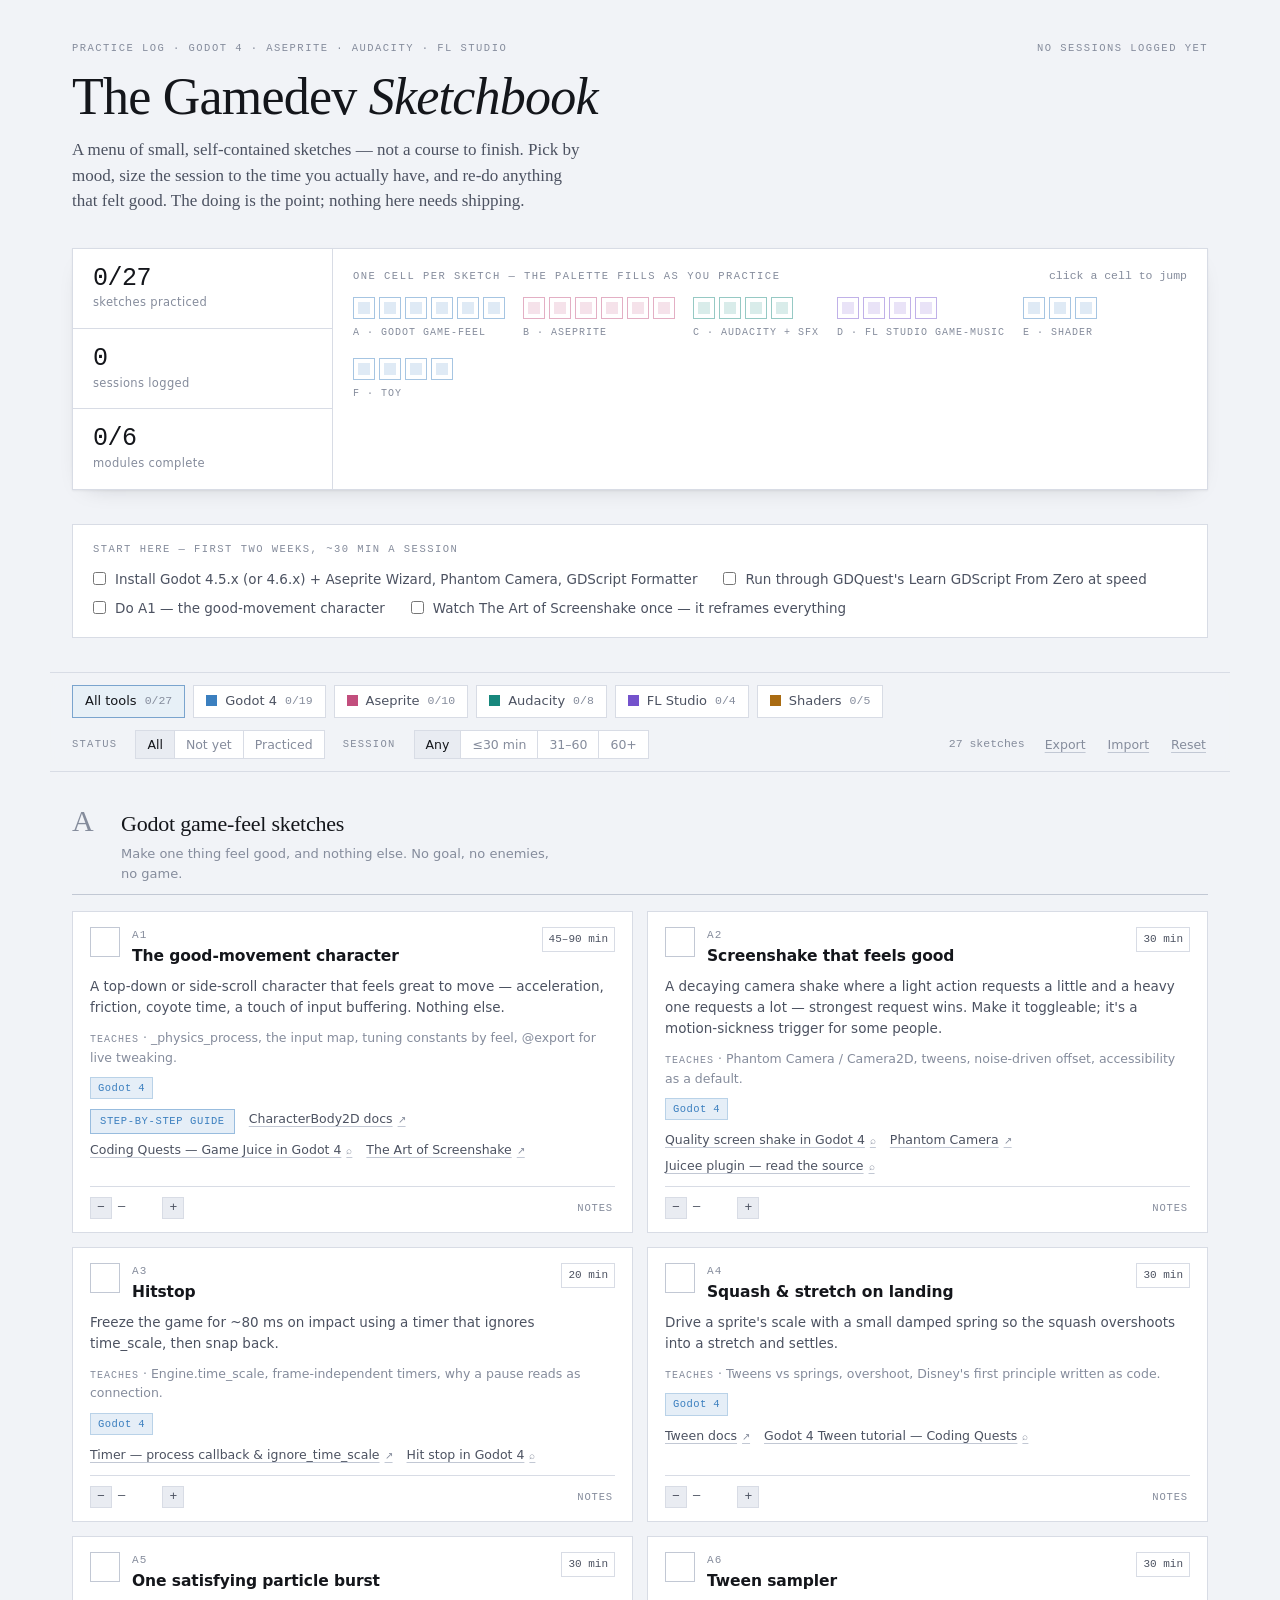
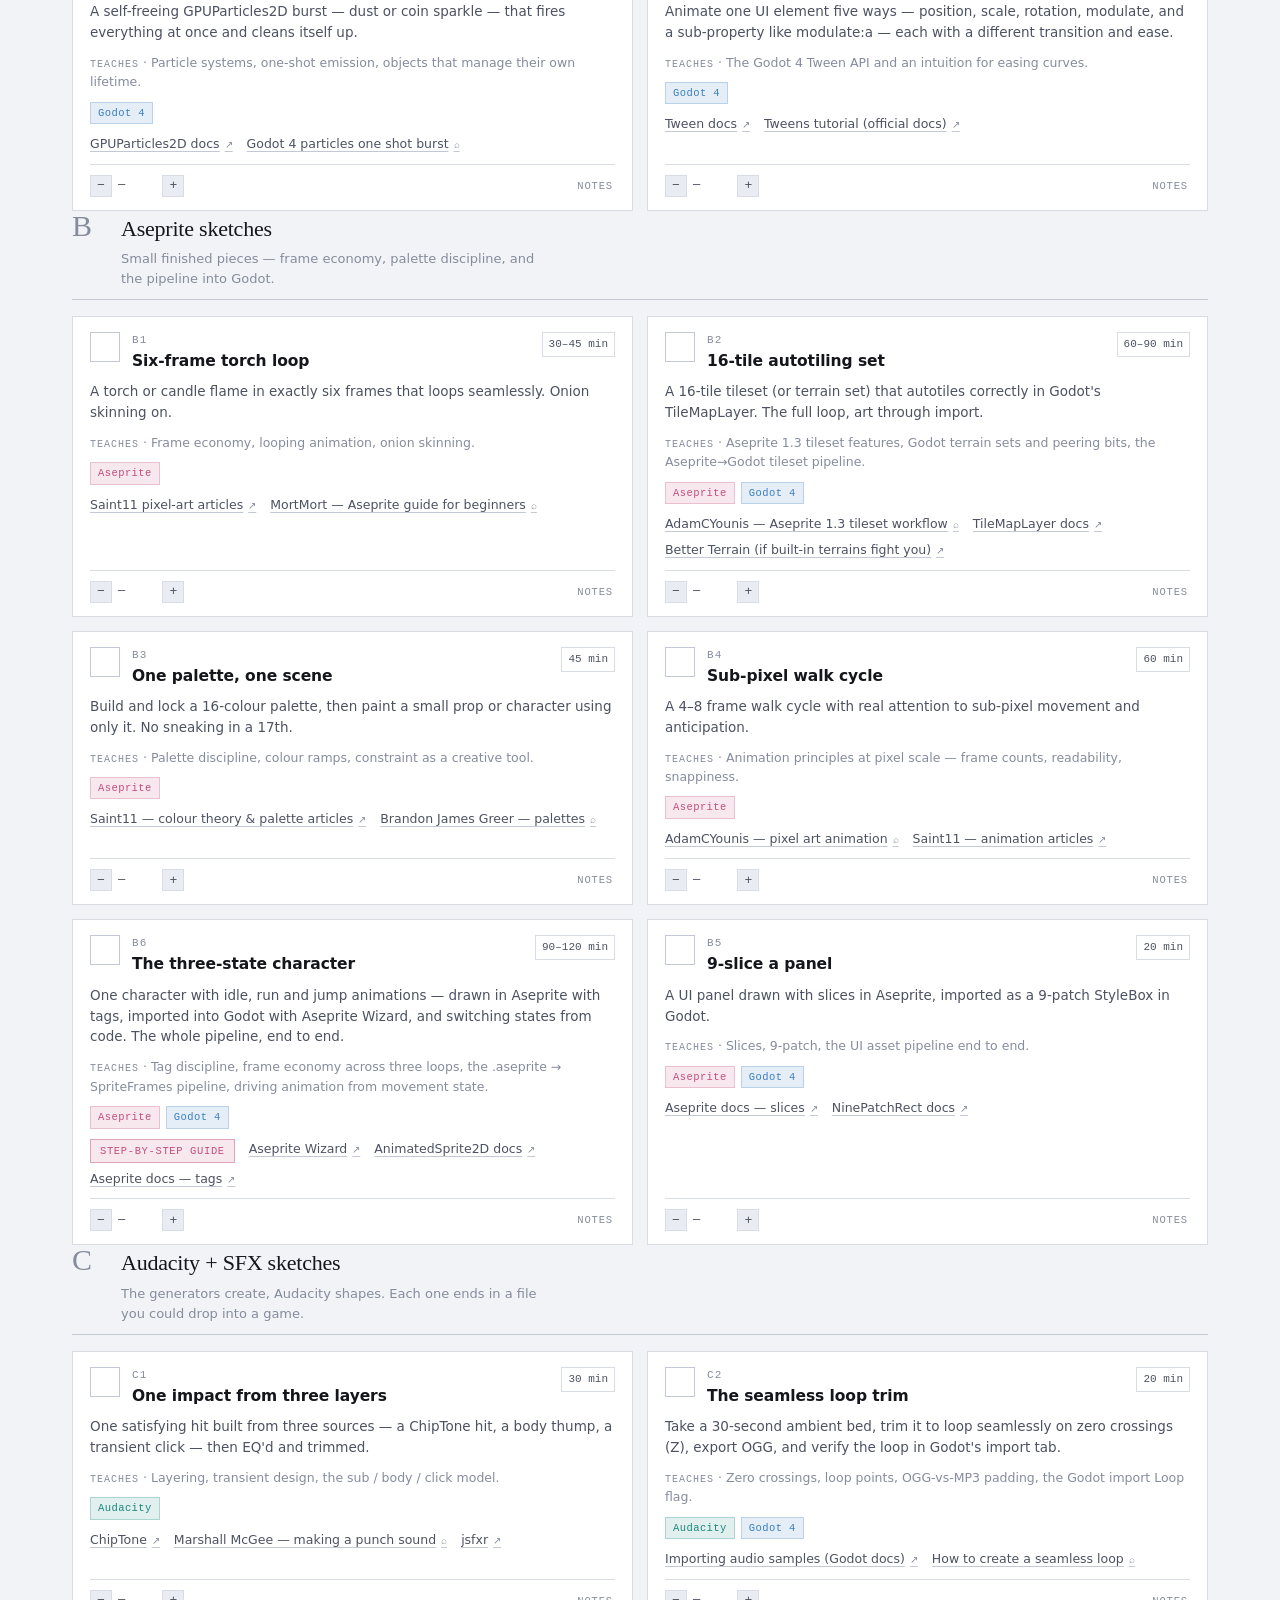
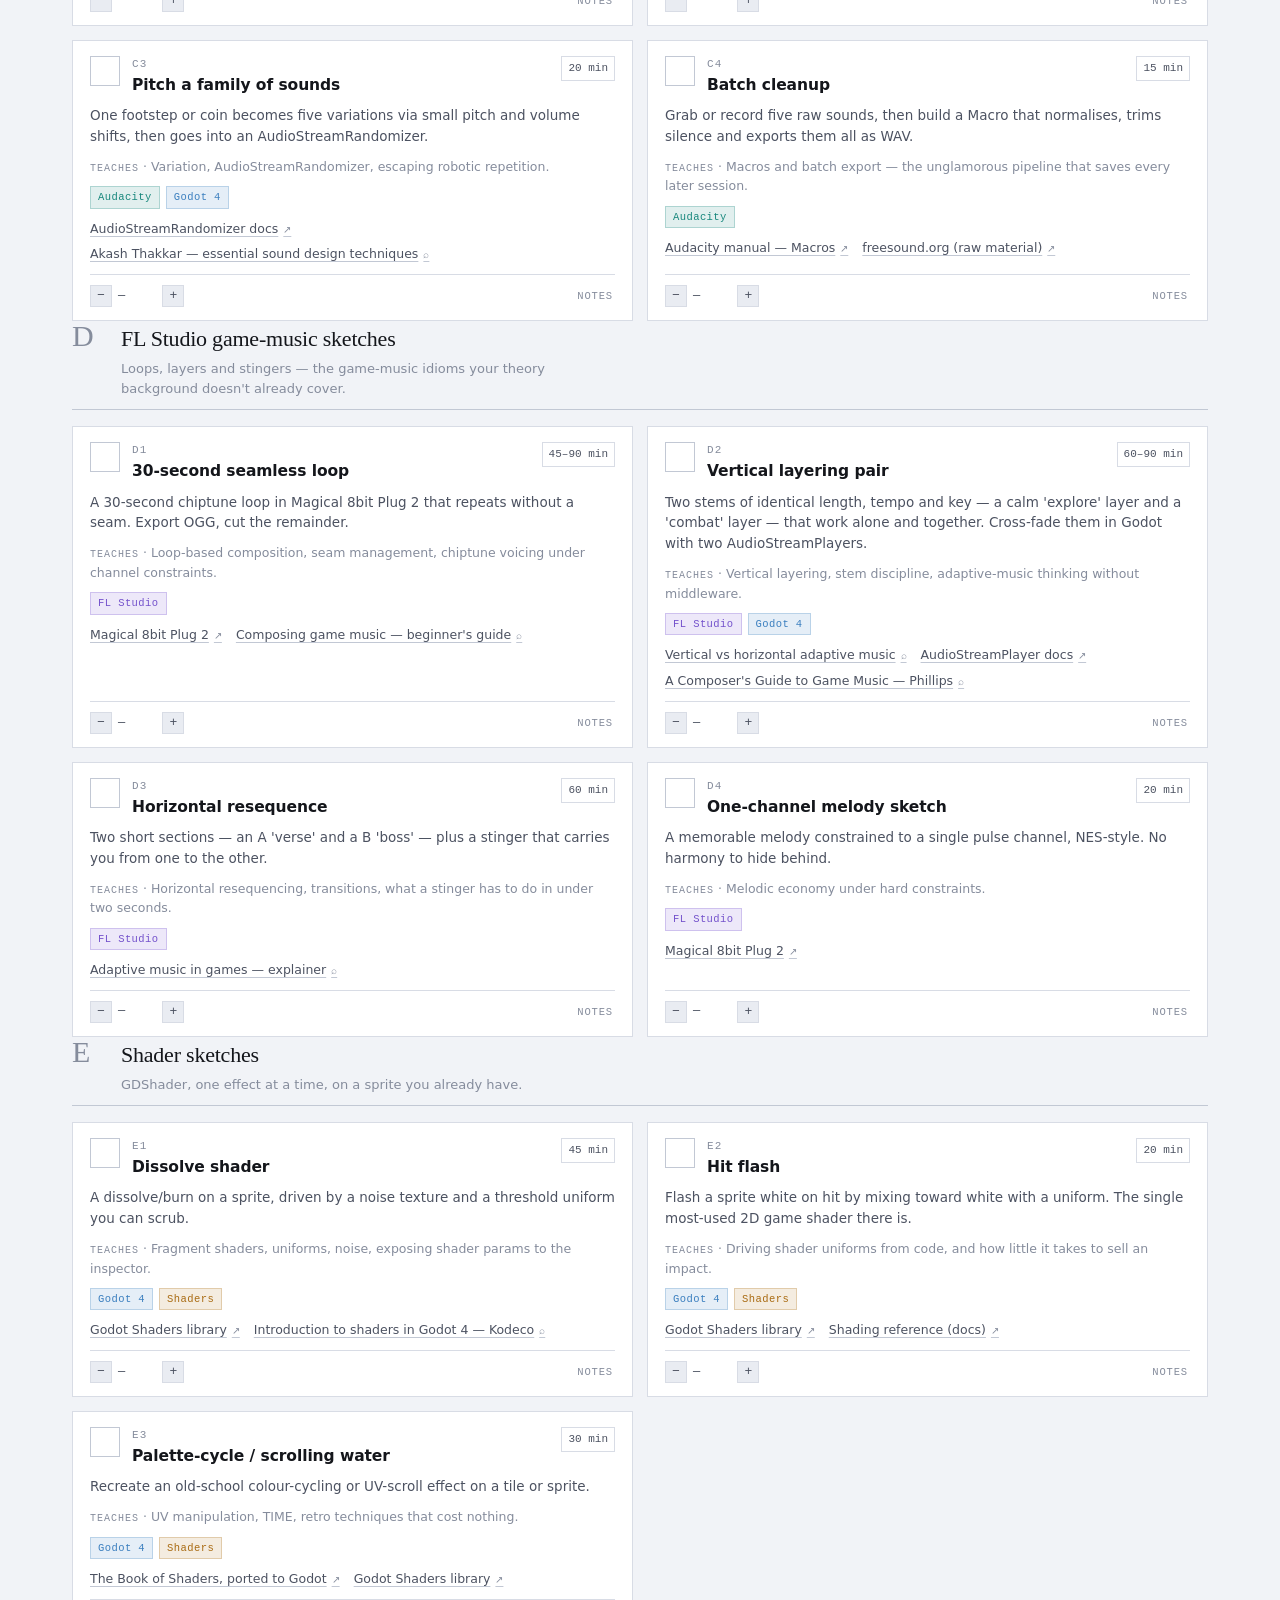
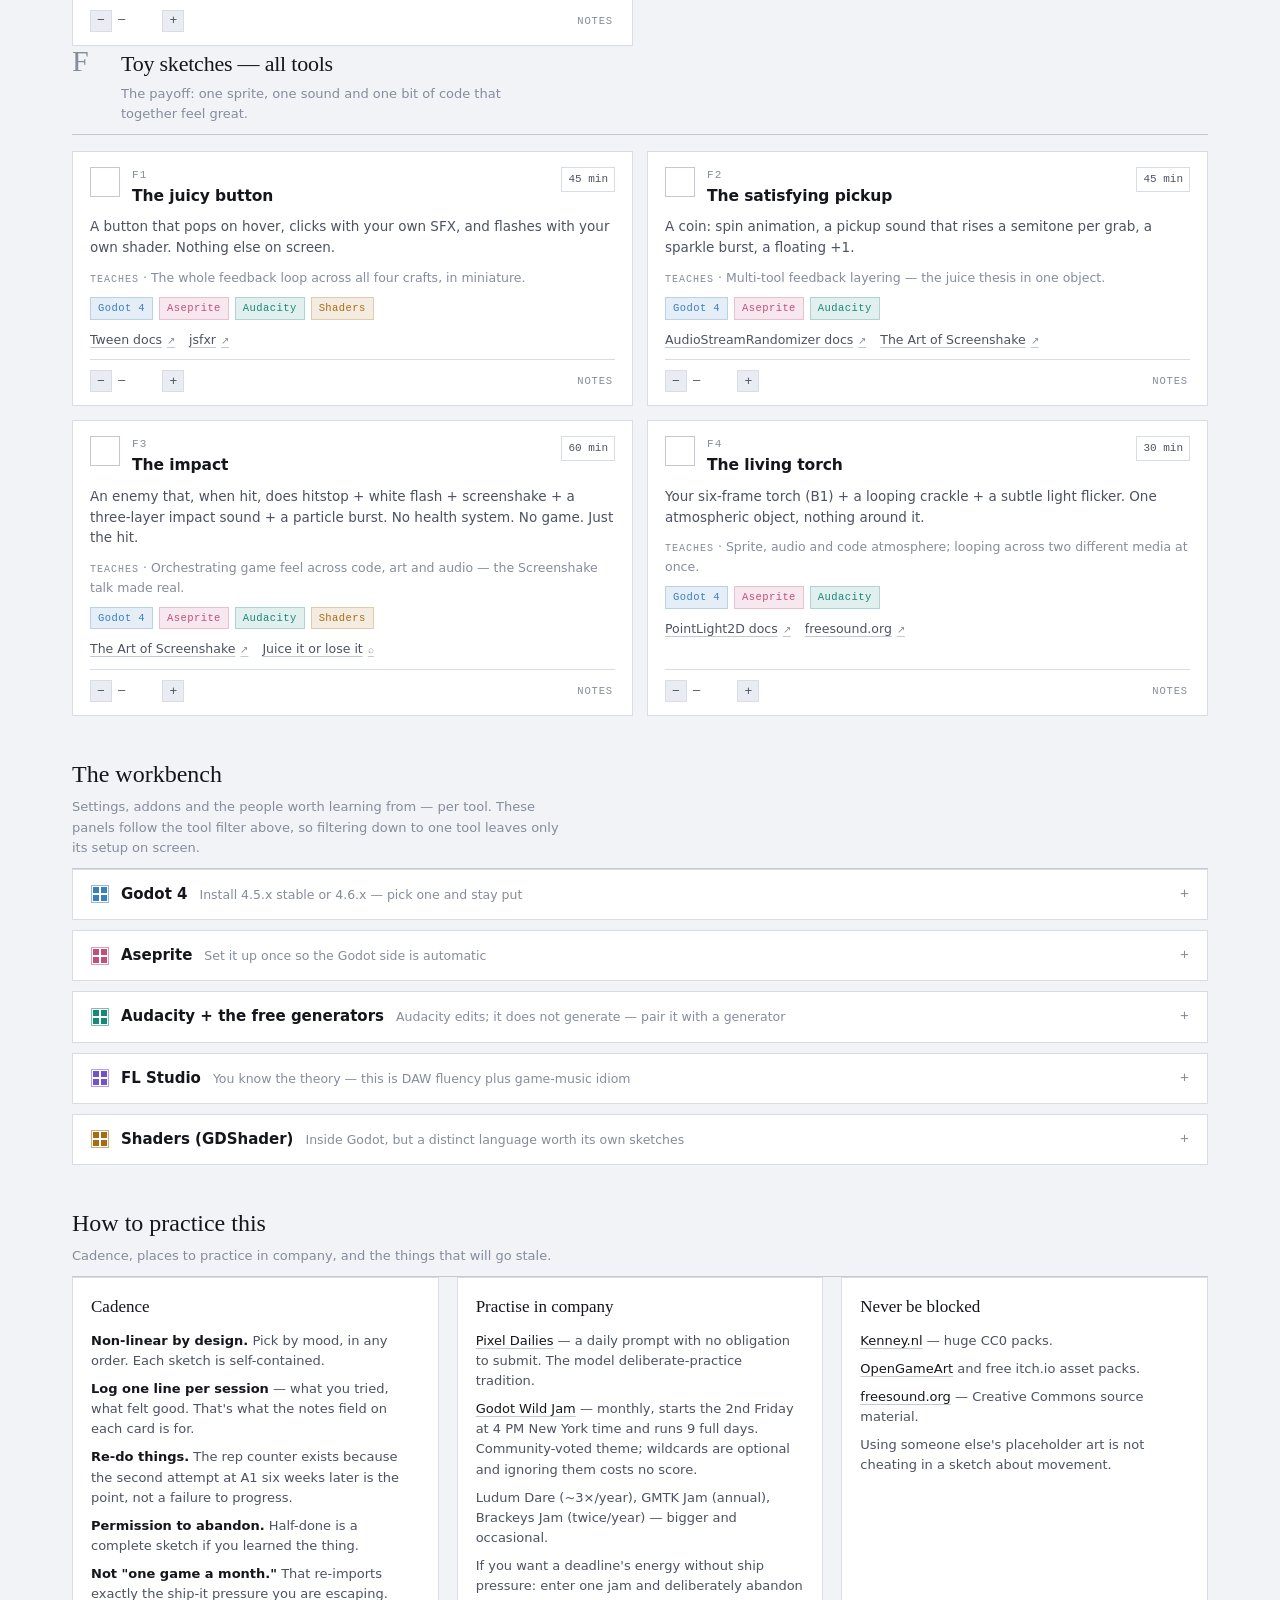
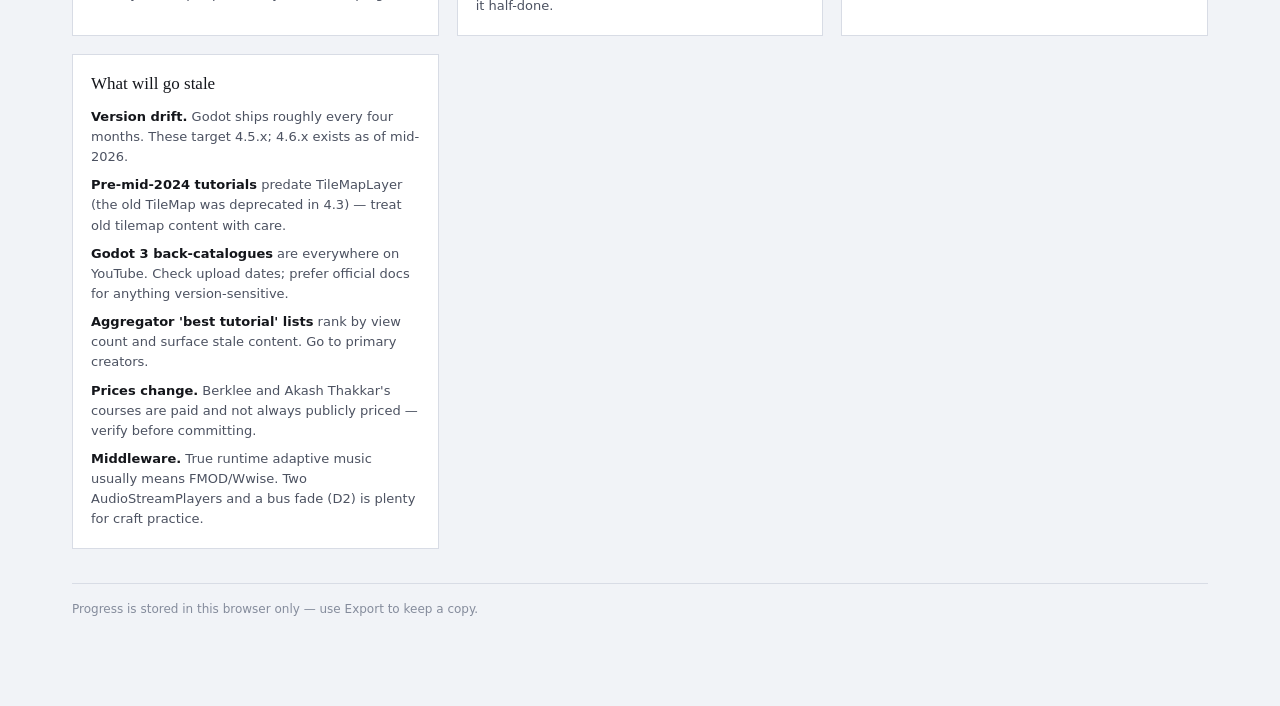
==== index.html @ a1283fb0 "Add transcript fetching to the skill, and the B6 guide Transcripts turned out to need a tool: YouTub" ====
<!DOCTYPE html>
<html lang="en">
<head>
<meta charset="utf-8" />
<meta name="viewport" content="width=device-width, initial-scale=1" />
<meta name="color-scheme" content="light dark" />
<meta name="description" content="A practice log for 26 small gamedev sketches across Godot 4, Aseprite, Audacity and FL Studio." />
<link rel="icon" href="data:image/svg+xml,%3Csvg xmlns='http://www.w3.org/2000/svg' viewBox='0 0 32 32'%3E%3Ctext y='26' font-size='26'%3E%F0%9F%8E%9B%EF%B8%8F%3C/text%3E%3C/svg%3E" />
<title>The Gamedev Sketchbook — Practice Log</title>

<style>
  /* ─────────────────────────────────────────────────────────────
     Tokens. Neutrals carry a slight blue bias; the five tool hues
     are the only accents on the page — progress fills the palette.
     ───────────────────────────────────────────────────────────── */
  :root {
    --ground:      #F1F3F7;
    --panel:       #FFFFFF;
    --panel-2:     #E9ECF2;
    --ink:         #14161B;
    --ink-2:       #4C5261;
    --ink-3:       #858C9C;
    --rule:        #D8DCE5;
    --rule-strong: #C2C8D4;
    --focus:       #3B7FBF;
    --shadow:      0 1px 2px rgba(20, 22, 27, .06), 0 8px 24px -16px rgba(20, 22, 27, .28);

    --c-godot:    #3B7FBF;
    --c-aseprite: #C24E7D;
    --c-audacity: #17877C;
    --c-fl:       #7452CC;
    --c-shader:   #A96B12;

    --serif: "Iowan Old Style", "Charter", "Palatino Linotype", Palatino, Georgia, serif;
    --sans:  "Avenir Next", "Segoe UI", system-ui, -apple-system, sans-serif;
    --mono:  ui-monospace, "SF Mono", SFMono-Regular, Menlo, Consolas, monospace;

    --maxw: 1180px;
  }

  @media (prefers-color-scheme: dark) {
    :root {
      --ground:      #0E1116;
      --panel:       #161A21;
      --panel-2:     #1E232C;
      --ink:         #E7EAF0;
      --ink-2:       #A3AAB9;
      --ink-3:       #6D7587;
      --rule:        #262C36;
      --rule-strong: #39414F;
      --focus:       #79B4EA;
      --shadow:      0 1px 2px rgba(0, 0, 0, .4), 0 10px 30px -18px rgba(0, 0, 0, .9);

      --c-godot:    #6FB0E8;
      --c-aseprite: #E886B4;
      --c-audacity: #45C4B6;
      --c-fl:       #A98CF0;
      --c-shader:   #E0A44E;
    }
  }

  :root[data-theme="dark"] {
    --ground:      #0E1116;
    --panel:       #161A21;
    --panel-2:     #1E232C;
    --ink:         #E7EAF0;
    --ink-2:       #A3AAB9;
    --ink-3:       #6D7587;
    --rule:        #262C36;
    --rule-strong: #39414F;
    --focus:       #79B4EA;
    --shadow:      0 1px 2px rgba(0, 0, 0, .4), 0 10px 30px -18px rgba(0, 0, 0, .9);
    --c-godot:    #6FB0E8;
    --c-aseprite: #E886B4;
    --c-audacity: #45C4B6;
    --c-fl:       #A98CF0;
    --c-shader:   #E0A44E;
  }

  :root[data-theme="light"] {
    --ground:      #F1F3F7;
    --panel:       #FFFFFF;
    --panel-2:     #E9ECF2;
    --ink:         #14161B;
    --ink-2:       #4C5261;
    --ink-3:       #858C9C;
    --rule:        #D8DCE5;
    --rule-strong: #C2C8D4;
    --focus:       #3B7FBF;
    --shadow:      0 1px 2px rgba(20, 22, 27, .06), 0 8px 24px -16px rgba(20, 22, 27, .28);
    --c-godot:    #3B7FBF;
    --c-aseprite: #C24E7D;
    --c-audacity: #17877C;
    --c-fl:       #7452CC;
    --c-shader:   #A96B12;
  }

  * { box-sizing: border-box; }

  body {
    margin: 0;
    background: var(--ground);
    color: var(--ink);
    font-family: var(--sans);
    font-size: 15px;
    line-height: 1.55;
    -webkit-font-smoothing: antialiased;
  }

  .page {
    max-width: var(--maxw);
    margin: 0 auto;
    padding: 40px 22px 96px;
    display: flex;
    flex-direction: column;
    gap: 34px;
  }

  h1, h2, h3 { margin: 0; text-wrap: balance; font-weight: 600; }
  p { margin: 0; }
  a { color: inherit; }

  :focus-visible {
    outline: 2px solid var(--focus);
    outline-offset: 2px;
    border-radius: 1px;
  }

  .eyebrow {
    font-family: var(--mono);
    font-size: 10.5px;
    letter-spacing: .14em;
    text-transform: uppercase;
    color: var(--ink-3);
  }

  /* ── Masthead ─────────────────────────────────────────────── */
  .masthead { display: flex; flex-direction: column; gap: 14px; }

  .masthead h1 {
    font-family: var(--serif);
    font-size: clamp(34px, 5.2vw, 52px);
    line-height: 1.02;
    letter-spacing: -.015em;
    font-weight: 400;
  }
  .masthead h1 em { font-style: italic; }

  .standfirst {
    font-family: var(--serif);
    font-size: 17px;
    line-height: 1.5;
    color: var(--ink-2);
    max-width: 60ch;
  }

  .mast-top { display: flex; justify-content: space-between; align-items: baseline; gap: 16px; flex-wrap: wrap; }

  /* ── Ledger ───────────────────────────────────────────────── */
  .ledger {
    background: var(--panel);
    border: 1px solid var(--rule);
    box-shadow: var(--shadow);
    display: grid;
    grid-template-columns: minmax(0, 260px) 1fr;
  }
  @media (max-width: 820px) { .ledger { grid-template-columns: 1fr; } }

  .stats {
    display: flex;
    flex-direction: column;
    border-right: 1px solid var(--rule);
  }
  @media (max-width: 820px) {
    .stats { flex-direction: row; border-right: 0; border-bottom: 1px solid var(--rule); }
  }

  .stat { padding: 16px 20px; display: flex; flex-direction: column; gap: 2px; flex: 1; }
  .stat + .stat { border-top: 1px solid var(--rule); }
  @media (max-width: 820px) { .stat + .stat { border-top: 0; border-left: 1px solid var(--rule); } }

  .stat b {
    font-family: var(--mono);
    font-size: 25px;
    font-weight: 500;
    letter-spacing: -.02em;
    font-variant-numeric: tabular-nums;
    line-height: 1.1;
  }
  .stat span { font-size: 11.5px; color: var(--ink-3); letter-spacing: .03em; }

  .palette { padding: 18px 20px 16px; display: flex; flex-direction: column; gap: 12px; }
  .palette-head { display: flex; justify-content: space-between; align-items: center; gap: 12px; flex-wrap: wrap; }

  .grid-modules { display: flex; gap: 18px; flex-wrap: wrap; }
  .grid-module { display: flex; flex-direction: column; gap: 6px; }
  .grid-cells { display: flex; gap: 4px; }
  .grid-module-label {
    font-family: var(--mono);
    font-size: 10px;
    letter-spacing: .1em;
    color: var(--ink-3);
    text-transform: uppercase;
  }

  .cell {
    width: 22px; height: 22px;
    padding: 0;
    border: 1px solid;
    background: transparent;
    cursor: pointer;
    position: relative;
    transition: background-color .18s ease, transform .12s ease;
  }
  .cell:hover { transform: translateY(-2px); }
  .cell[data-done="1"] { background: var(--cell); border-color: var(--cell); }
  .cell[data-done="0"] { border-color: color-mix(in srgb, var(--cell) 45%, transparent); }
  .cell[data-done="0"]::after {
    content: ""; position: absolute; inset: 4px;
    background: color-mix(in srgb, var(--cell) 16%, transparent);
  }

  /* ── Start here ───────────────────────────────────────────── */
  .starthere {
    background: var(--panel);
    border: 1px solid var(--rule);
    padding: 16px 20px 18px;
    display: flex; flex-direction: column; gap: 12px;
  }
  .starthere-list { display: flex; flex-wrap: wrap; gap: 8px 26px; }
  .step {
    display: flex; align-items: flex-start; gap: 9px;
    font-size: 13.5px; color: var(--ink-2);
    cursor: pointer;
  }
  .step input { margin: 3px 0 0; accent-color: var(--focus); }
  .step[data-checked="1"] { color: var(--ink-3); text-decoration: line-through; text-decoration-color: var(--rule-strong); }

  /* ── Controls ─────────────────────────────────────────────── */
  .controls {
    position: sticky; top: 0; z-index: 20;
    margin: 0 -22px;
    background: color-mix(in srgb, var(--ground) 90%, transparent);
    backdrop-filter: blur(10px);
    border-top: 1px solid var(--rule);
    border-bottom: 1px solid var(--rule);
    padding: 12px 22px;
    display: flex; flex-direction: column; gap: 12px;
  }
  .chips { display: flex; gap: 8px; flex-wrap: wrap; }

  .chip {
    position: relative;
    display: flex; align-items: center; gap: 8px;
    padding: 7px 12px 9px;
    background: var(--panel);
    border: 1px solid var(--rule);
    color: var(--ink-2);
    font-family: var(--sans);
    font-size: 13px;
    cursor: pointer;
    overflow: hidden;
    transition: border-color .15s ease, color .15s ease, background-color .15s ease;
  }
  .chip:hover { border-color: var(--rule-strong); color: var(--ink); }
  .chip[aria-pressed="true"] {
    color: var(--ink);
    border-color: color-mix(in srgb, var(--tint) 60%, var(--rule));
    background: color-mix(in srgb, var(--tint) 12%, var(--panel));
  }
  .chip .sw { width: 11px; height: 11px; background: var(--tint); flex: none; }
  .chip .ct {
    font-family: var(--mono); font-size: 11.5px;
    font-variant-numeric: tabular-nums; color: var(--ink-3);
  }
  .chip .meter {
    position: absolute; left: 0; bottom: 0; height: 3px;
    background: var(--tint);
    transition: width .3s ease;
  }
  .chip.plain .sw { display: none; }

  .controls-row { display: flex; gap: 10px 18px; align-items: center; flex-wrap: wrap; }
  .seg { display: flex; border: 1px solid var(--rule); background: var(--panel); }
  .seg button {
    padding: 6px 11px;
    background: transparent; border: 0;
    font-family: var(--sans); font-size: 12.5px; color: var(--ink-3);
    cursor: pointer;
  }
  .seg button + button { border-left: 1px solid var(--rule); }
  .seg button[aria-pressed="true"] { background: var(--panel-2); color: var(--ink); }
  .field-label { font-family: var(--mono); font-size: 10.5px; letter-spacing: .12em; text-transform: uppercase; color: var(--ink-3); }
  .spacer { flex: 1 1 auto; }

  .linkbtn {
    background: none; border: 0; padding: 4px 2px;
    font-family: var(--sans); font-size: 12.5px; color: var(--ink-3);
    cursor: pointer; text-decoration: underline; text-underline-offset: 3px;
    text-decoration-color: var(--rule-strong);
  }
  .linkbtn:hover { color: var(--ink); }

  .count-note { font-family: var(--mono); font-size: 11.5px; color: var(--ink-3); font-variant-numeric: tabular-nums; }

  /* ── Modules ──────────────────────────────────────────────── */
  main { display: flex; flex-direction: column; gap: 40px; }
  .module { display: flex; flex-direction: column; gap: 16px; scroll-margin-top: 120px; }
  .module[hidden] { display: none; }

  .module-head { display: flex; gap: 16px; align-items: baseline; border-bottom: 1px solid var(--rule-strong); padding-bottom: 10px; }
  .module-letter {
    font-family: var(--serif); font-size: 30px; line-height: 1;
    color: var(--ink-3); font-weight: 400; width: 1.1em; flex: none;
  }
  .module-head h2 { font-family: var(--serif); font-size: 22px; font-weight: 400; letter-spacing: -.01em; }
  .module-head p { font-size: 13px; color: var(--ink-3); max-width: 52ch; }
  .module-head .mh-text { display: flex; flex-direction: column; gap: 3px; }

  .cards { display: grid; grid-template-columns: repeat(2, minmax(0, 1fr)); gap: 14px; }
  @media (max-width: 880px) { .cards { grid-template-columns: 1fr; } }

  .sketch {
    background: var(--panel);
    border: 1px solid var(--rule);
    padding: 15px 17px 13px;
    display: flex; flex-direction: column; gap: 10px;
    scroll-margin-top: 130px;
  }
  .sketch[hidden] { display: none; }
  .sketch[data-done="1"] { border-color: color-mix(in srgb, var(--tint) 42%, var(--rule)); }
  .sketch.flash { animation: flash .9s ease; }
  @keyframes flash {
    0%   { box-shadow: 0 0 0 3px color-mix(in srgb, var(--tint) 55%, transparent); }
    100% { box-shadow: 0 0 0 3px transparent; }
  }

  .e-top { display: flex; gap: 12px; align-items: flex-start; }

  .mark {
    flex: none; width: 30px; height: 30px; padding: 2px;
    display: grid; grid-template-columns: 1fr 1fr; grid-template-rows: 1fr 1fr; gap: 2px;
    background: transparent; border: 1px solid var(--rule-strong);
    cursor: pointer;
  }
  .mark i { display: block; background: var(--px); opacity: .2; transition: opacity .18s ease; }
  .mark:hover i { opacity: .45; }
  .sketch[data-done="1"] .mark { border-color: color-mix(in srgb, var(--tint) 65%, transparent); }
  .sketch[data-done="1"] .mark i { opacity: 1; }

  .e-headline { display: flex; flex-direction: column; gap: 2px; flex: 1; min-width: 0; }
  .e-id {
    font-family: var(--mono); font-size: 11px; letter-spacing: .1em;
    color: var(--ink-3);
  }
  .sketch h3 { font-size: 15.5px; letter-spacing: -.005em; line-height: 1.3; }

  .e-time {
    flex: none; font-family: var(--mono); font-size: 11px;
    color: var(--ink-2); font-variant-numeric: tabular-nums;
    border: 1px solid var(--rule); padding: 3px 6px; white-space: nowrap;
  }

  .e-blurb { font-size: 13.5px; color: var(--ink-2); }
  .e-teach { font-size: 12.5px; color: var(--ink-3); }
  .e-teach b { font-family: var(--mono); font-size: 10px; letter-spacing: .1em; text-transform: uppercase; font-weight: 400; color: var(--ink-3); }

  .tags { display: flex; gap: 6px; flex-wrap: wrap; }
  .tag {
    font-family: var(--mono); font-size: 10.5px; letter-spacing: .04em;
    padding: 2px 7px;
    color: var(--tone);
    background: color-mix(in srgb, var(--tone) 13%, transparent);
    border: 1px solid color-mix(in srgb, var(--tone) 26%, transparent);
  }

  .links { display: flex; gap: 6px 14px; flex-wrap: wrap; }
  .links a {
    font-size: 12.5px; color: var(--ink-2);
    text-decoration: underline; text-decoration-color: var(--rule-strong);
    text-underline-offset: 3px;
    display: inline-flex; align-items: baseline; gap: 5px;
  }
  .links a:hover { color: var(--ink); text-decoration-color: currentColor; }
  .links .kind { font-family: var(--mono); font-size: 9.5px; color: var(--ink-3); }

  .links a.guide {
    text-decoration: none;
    font-family: var(--mono); font-size: 10.5px; letter-spacing: .06em;
    text-transform: uppercase;
    padding: 3px 9px;
    color: var(--tint);
    background: color-mix(in srgb, var(--tint) 13%, transparent);
    border: 1px solid color-mix(in srgb, var(--tint) 45%, transparent);
  }
  .links a.guide:hover { background: color-mix(in srgb, var(--tint) 22%, transparent); }

  .e-foot {
    margin-top: auto; padding-top: 10px; border-top: 1px solid var(--rule);
    display: flex; align-items: center; gap: 12px; flex-wrap: wrap;
  }
  .reps { display: flex; align-items: center; gap: 6px; }
  .reps button {
    width: 22px; height: 22px; line-height: 1;
    background: var(--panel-2); border: 1px solid var(--rule);
    color: var(--ink-2); cursor: pointer; font-family: var(--mono); font-size: 13px;
  }
  .reps button:hover { color: var(--ink); border-color: var(--rule-strong); }
  .reps .n {
    font-family: var(--mono); font-size: 12px; color: var(--ink-2);
    font-variant-numeric: tabular-nums; min-width: 3.2em;
  }
  .stamp { font-family: var(--mono); font-size: 10.5px; color: var(--ink-3); }

  .notes-toggle {
    margin-left: auto;
    background: none; border: 0; padding: 2px;
    font-family: var(--mono); font-size: 10.5px; letter-spacing: .08em; text-transform: uppercase;
    color: var(--ink-3); cursor: pointer;
  }
  .notes-toggle:hover { color: var(--ink); }
  .notes-toggle[data-has="1"] { color: var(--tint); }

  .notes textarea {
    width: 100%; min-height: 62px; resize: vertical;
    background: var(--ground); color: var(--ink);
    border: 1px solid var(--rule); padding: 8px 10px;
    font-family: var(--sans); font-size: 13px; line-height: 1.5;
  }
  .notes textarea::placeholder { color: var(--ink-3); }

  /* ── Workbench ────────────────────────────────────────────── */
  .section-head { display: flex; flex-direction: column; gap: 4px; border-bottom: 1px solid var(--rule-strong); padding-bottom: 10px; }
  .section-head h2 { font-family: var(--serif); font-size: 24px; font-weight: 400; }
  .section-head p { font-size: 13px; color: var(--ink-3); max-width: 60ch; }

  .bench { display: flex; flex-direction: column; gap: 10px; }

  details.tool {
    background: var(--panel);
    border: 1px solid var(--rule);
  }
  details.tool[hidden] { display: none; }
  details.tool > summary {
    list-style: none; cursor: pointer;
    padding: 13px 18px;
    display: flex; align-items: center; gap: 12px; flex-wrap: wrap;
  }
  .bench-sw {
    flex: none; width: 18px; height: 18px; padding: 1px;
    display: grid; grid-template-columns: 1fr 1fr; grid-template-rows: 1fr 1fr; gap: 2px;
    border: 1px solid color-mix(in srgb, var(--tint) 55%, transparent);
  }
  .bench-sw i { background: var(--tint); }
  details.tool > summary::-webkit-details-marker { display: none; }
  details.tool > summary::after {
    content: "+"; margin-left: auto;
    font-family: var(--mono); font-size: 15px; color: var(--ink-3);
  }
  details.tool[open] > summary::after { content: "–"; }
  details.tool > summary h3 { font-size: 15px; }
  details.tool > summary .sub { font-size: 12.5px; color: var(--ink-3); }

  .tool-body {
    padding: 16px 18px 20px;
    display: grid; grid-template-columns: repeat(auto-fit, minmax(250px, 1fr)); gap: 22px;
    border-top: 1px solid var(--rule);
  }
  .block { display: flex; flex-direction: column; gap: 8px; }
  .block h4 {
    margin: 0; font-family: var(--mono); font-size: 10.5px; letter-spacing: .12em;
    text-transform: uppercase; color: var(--ink-3); font-weight: 400;
  }
  .block ul { margin: 0; padding: 0; list-style: none; display: flex; flex-direction: column; gap: 7px; }
  .block li { font-size: 13px; color: var(--ink-2); display: flex; gap: 8px; }
  .block li::before { content: "▪"; color: var(--tint); flex: none; font-size: 10px; line-height: 1.7; }
  .block li b { color: var(--ink); font-weight: 600; }
  .block li code {
    font-family: var(--mono); font-size: 11.5px;
    background: var(--panel-2); padding: 1px 4px; color: var(--ink);
  }
  .block a { color: var(--ink); text-decoration-color: var(--rule-strong); text-underline-offset: 3px; }
  .block a:hover { text-decoration-color: currentColor; }

  /* ── Practice / caveats ───────────────────────────────────── */
  .notes-grid { display: grid; grid-template-columns: repeat(auto-fit, minmax(280px, 1fr)); gap: 18px; }
  .note-card {
    background: var(--panel); border: 1px solid var(--rule);
    padding: 16px 18px 18px; display: flex; flex-direction: column; gap: 10px;
  }
  .note-card h3 { font-family: var(--serif); font-size: 17px; font-weight: 400; }
  .note-card ul { margin: 0; padding-left: 0; list-style: none; display: flex; flex-direction: column; gap: 8px; }
  .note-card li { font-size: 13px; color: var(--ink-2); }
  .note-card li b { color: var(--ink); font-weight: 600; }
  .note-card a { color: var(--ink); text-decoration-color: var(--rule-strong); text-underline-offset: 3px; }

  .empty {
    padding: 40px 0; text-align: center; color: var(--ink-3);
    font-family: var(--serif); font-size: 16px;
  }
  .empty[hidden] { display: none; }

  footer {
    border-top: 1px solid var(--rule);
    padding-top: 16px;
    display: flex; justify-content: space-between; gap: 16px; flex-wrap: wrap;
    font-size: 12px; color: var(--ink-3);
  }

  @media (prefers-reduced-motion: reduce) {
    * { animation: none !important; transition: none !important; }
  }
</style>
</head>

<body>

<div class="page">

  <header class="masthead">
    <div class="mast-top">
      <span class="eyebrow">Practice log · Godot 4 · Aseprite · Audacity · FL Studio</span>
      <span class="eyebrow" id="lastSession">—</span>
    </div>
    <h1>The Gamedev <em>Sketchbook</em></h1>
    <p class="standfirst">A menu of small, self-contained sketches — not a course to finish. Pick by mood,
      size the session to the time you actually have, and re-do anything that felt good. The doing is the
      point; nothing here needs shipping.</p>
  </header>

  <section class="ledger" aria-label="Progress">
    <div class="stats">
      <div class="stat"><b id="statDone">0/26</b><span>sketches practiced</span></div>
      <div class="stat"><b id="statReps">0</b><span>sessions logged</span></div>
      <div class="stat"><b id="statModules">0/6</b><span>modules complete</span></div>
    </div>
    <div class="palette">
      <div class="palette-head">
        <span class="eyebrow">One cell per sketch — the palette fills as you practice</span>
        <span class="count-note" id="paletteHint">click a cell to jump</span>
      </div>
      <div class="grid-modules" id="paletteGrid"></div>
    </div>
  </section>

  <section class="starthere" aria-label="Start here">
    <span class="eyebrow">Start here — first two weeks, ~30 min a session</span>
    <div class="starthere-list" id="startList"></div>
  </section>

  <nav class="controls" aria-label="Filters">
    <div class="chips" id="toolChips"></div>
    <div class="controls-row">
      <span class="field-label">Status</span>
      <div class="seg" id="statusSeg">
        <button type="button" data-v="all" aria-pressed="true">All</button>
        <button type="button" data-v="todo" aria-pressed="false">Not yet</button>
        <button type="button" data-v="done" aria-pressed="false">Practiced</button>
      </div>
      <span class="field-label">Session</span>
      <div class="seg" id="lengthSeg">
        <button type="button" data-v="all" aria-pressed="true">Any</button>
        <button type="button" data-v="s" aria-pressed="false">≤30 min</button>
        <button type="button" data-v="m" aria-pressed="false">31–60</button>
        <button type="button" data-v="l" aria-pressed="false">60+</button>
      </div>
      <span class="spacer"></span>
      <span class="count-note" id="visibleCount"></span>
      <button type="button" class="linkbtn" id="btnExport">Export</button>
      <button type="button" class="linkbtn" id="btnImport">Import</button>
      <button type="button" class="linkbtn" id="btnReset">Reset</button>
      <input type="file" id="fileInput" accept="application/json" hidden />
    </div>
  </nav>

  <main>
    <div id="modules"></div>
    <p class="empty" id="emptyState" hidden>Nothing matches those filters.</p>

    <section id="workbench">
      <div class="section-head">
        <h2>The workbench</h2>
        <p>Settings, addons and the people worth learning from — per tool. These panels follow the tool
          filter above, so filtering down to one tool leaves only its setup on screen.</p>
      </div>
      <div class="bench" id="benchList"></div>
    </section>

    <section id="practice">
      <div class="section-head">
        <h2>How to practice this</h2>
        <p>Cadence, places to practice in company, and the things that will go stale.</p>
      </div>
      <div class="notes-grid" id="practiceGrid"></div>
    </section>
  </main>

  <footer>
    <span>Progress is stored in this browser only — use Export to keep a copy.</span>
    <span id="footNote"></span>
  </footer>
</div>

<script>
(() => {
  "use strict";

  /* ── Data ────────────────────────────────────────────────── */

  const TOOLS = {
    godot:    { name: "Godot 4",   sub: "engine, GDScript, scene tree", varName: "--c-godot" },
    aseprite: { name: "Aseprite",  sub: "pixel art and animation",      varName: "--c-aseprite" },
    audacity: { name: "Audacity",  sub: "SFX editing + free generators", varName: "--c-audacity" },
    fl:       { name: "FL Studio", sub: "game music and chiptune",      varName: "--c-fl" },
    shader:   { name: "Shaders",   sub: "GDShader — lives inside Godot", varName: "--c-shader" }
  };

  const L = (label, url) => ({ label, url, kind: "link" });
  const YT = (label, q) => ({ label, url: "https://www.youtube.com/results?search_query=" + encodeURIComponent(q), kind: "search" });
  const WEB = (label, q) => ({ label, url: "https://www.google.com/search?q=" + encodeURIComponent(q), kind: "search" });

  const MODULES = [
    { id: "A", title: "Godot game-feel sketches",  blurb: "Make one thing feel good, and nothing else. No goal, no enemies, no game." },
    { id: "B", title: "Aseprite sketches",         blurb: "Small finished pieces — frame economy, palette discipline, and the pipeline into Godot." },
    { id: "C", title: "Audacity + SFX sketches",   blurb: "The generators create, Audacity shapes. Each one ends in a file you could drop into a game." },
    { id: "D", title: "FL Studio game-music sketches", blurb: "Loops, layers and stingers — the game-music idioms your theory background doesn't already cover." },
    { id: "E", title: "Shader sketches",           blurb: "GDShader, one effect at a time, on a sprite you already have." },
    { id: "F", title: "Toy sketches — all tools",  blurb: "The payoff: one sprite, one sound and one bit of code that together feel great." }
  ];

  const SKETCHES = [
    { id: "A1", m: "A", t: "The good-movement character", time: "45–90 min", mins: 90, tools: ["godot"],
      guide: "guides/a1-good-movement.html",
      blurb: "A top-down or side-scroll character that feels great to move — acceleration, friction, coyote time, a touch of input buffering. Nothing else.",
      teach: "_physics_process, the input map, tuning constants by feel, @export for live tweaking.",
      links: [L("CharacterBody2D docs", "https://docs.godotengine.org/en/stable/classes/class_characterbody2d.html"), YT("Coding Quests — Game Juice in Godot 4", "Coding Quests Game Juice in Godot 4"), L("The Art of Screenshake", "https://www.youtube.com/watch?v=AJdEqssNZ-U")] },

    { id: "A2", m: "A", t: "Screenshake that feels good", time: "30 min", mins: 30, tools: ["godot"],
      blurb: "A decaying camera shake where a light action requests a little and a heavy one requests a lot — strongest request wins. Make it toggleable; it's a motion-sickness trigger for some people.",
      teach: "Phantom Camera / Camera2D, tweens, noise-driven offset, accessibility as a default.",
      links: [YT("Quality screen shake in Godot 4", "Quality Screen Shake in Godot 4.4"), L("Phantom Camera", "https://github.com/ramokz/phantom-camera"), WEB("Juicee plugin — read the source", "Juicee godot game feel plugin github Kelpekk")] },

    { id: "A3", m: "A", t: "Hitstop", time: "20 min", mins: 20, tools: ["godot"],
      blurb: "Freeze the game for ~80 ms on impact using a timer that ignores time_scale, then snap back.",
      teach: "Engine.time_scale, frame-independent timers, why a pause reads as connection.",
      links: [L("Timer — process callback & ignore_time_scale", "https://docs.godotengine.org/en/stable/classes/class_timer.html"), YT("Hit stop in Godot 4", "hitstop hit stop godot 4 tutorial")] },

    { id: "A4", m: "A", t: "Squash & stretch on landing", time: "30 min", mins: 30, tools: ["godot"],
      blurb: "Drive a sprite's scale with a small damped spring so the squash overshoots into a stretch and settles.",
      teach: "Tweens vs springs, overshoot, Disney's first principle written as code.",
      links: [L("Tween docs", "https://docs.godotengine.org/en/stable/classes/class_tween.html"), YT("Godot 4 Tween tutorial — Coding Quests", "Coding Quests Godot 4 Tween Tutorial")] },

    { id: "A5", m: "A", t: "One satisfying particle burst", time: "30 min", mins: 30, tools: ["godot"],
      blurb: "A self-freeing GPUParticles2D burst — dust or coin sparkle — that fires everything at once and cleans itself up.",
      teach: "Particle systems, one-shot emission, objects that manage their own lifetime.",
      links: [L("GPUParticles2D docs", "https://docs.godotengine.org/en/stable/classes/class_gpuparticles2d.html"), YT("Godot 4 particles one shot burst", "godot 4 GPUParticles2D one shot burst tutorial")] },

    { id: "A6", m: "A", t: "Tween sampler", time: "30 min", mins: 30, tools: ["godot"],
      blurb: "Animate one UI element five ways — position, scale, rotation, modulate, and a sub-property like modulate:a — each with a different transition and ease.",
      teach: "The Godot 4 Tween API and an intuition for easing curves.",
      links: [L("Tween docs", "https://docs.godotengine.org/en/stable/classes/class_tween.html"), L("Tweens tutorial (official docs)", "https://docs.godotengine.org/en/stable/tutorials/animation/index.html")] },

    { id: "B1", m: "B", t: "Six-frame torch loop", time: "30–45 min", mins: 45, tools: ["aseprite"],
      blurb: "A torch or candle flame in exactly six frames that loops seamlessly. Onion skinning on.",
      teach: "Frame economy, looping animation, onion skinning.",
      links: [L("Saint11 pixel-art articles", "https://saint11.art/pixel_articles/"), YT("MortMort — Aseprite guide for beginners", "MortMort Aseprite Guide for Beginners Pixel Art Tutorial")] },

    { id: "B2", m: "B", t: "16-tile autotiling set", time: "60–90 min", mins: 90, tools: ["aseprite", "godot"],
      blurb: "A 16-tile tileset (or terrain set) that autotiles correctly in Godot's TileMapLayer. The full loop, art through import.",
      teach: "Aseprite 1.3 tileset features, Godot terrain sets and peering bits, the Aseprite→Godot tileset pipeline.",
      links: [YT("AdamCYounis — Aseprite 1.3 tileset workflow", "AdamCYounis Revisiting my tileset workflow for Aseprite 1.3"), L("TileMapLayer docs", "https://docs.godotengine.org/en/stable/classes/class_tilemaplayer.html"), L("Better Terrain (if built-in terrains fight you)", "https://github.com/Portponky/better-terrain")] },

    { id: "B3", m: "B", t: "One palette, one scene", time: "45 min", mins: 45, tools: ["aseprite"],
      blurb: "Build and lock a 16-colour palette, then paint a small prop or character using only it. No sneaking in a 17th.",
      teach: "Palette discipline, colour ramps, constraint as a creative tool.",
      links: [L("Saint11 — colour theory & palette articles", "https://saint11.art/pixel_articles/"), YT("Brandon James Greer — palettes", "Brandon James Greer pixel art palette tutorial")] },

    { id: "B4", m: "B", t: "Sub-pixel walk cycle", time: "60 min", mins: 60, tools: ["aseprite"],
      blurb: "A 4–8 frame walk cycle with real attention to sub-pixel movement and anticipation.",
      teach: "Animation principles at pixel scale — frame counts, readability, snappiness.",
      links: [YT("AdamCYounis — pixel art animation", "AdamCYounis pixel art walk cycle animation tutorial"), L("Saint11 — animation articles", "https://saint11.art/pixel_articles/")] },

    { id: "B6", m: "B", t: "The three-state character", time: "90–120 min", mins: 120, tools: ["aseprite", "godot"],
      guide: "guides/b6-three-state-character.html",
      blurb: "One character with idle, run and jump animations — drawn in Aseprite with tags, imported into Godot with Aseprite Wizard, and switching states from code. The whole pipeline, end to end.",
      teach: "Tag discipline, frame economy across three loops, the .aseprite → SpriteFrames pipeline, driving animation from movement state.",
      links: [L("Aseprite Wizard", "https://github.com/viniciusgerevini/godot-aseprite-wizard"), L("AnimatedSprite2D docs", "https://docs.godotengine.org/en/stable/classes/class_animatedsprite2d.html"), L("Aseprite docs — tags", "https://www.aseprite.org/docs/tags/")] },

    { id: "B5", m: "B", t: "9-slice a panel", time: "20 min", mins: 20, tools: ["aseprite", "godot"],
      blurb: "A UI panel drawn with slices in Aseprite, imported as a 9-patch StyleBox in Godot.",
      teach: "Slices, 9-patch, the UI asset pipeline end to end.",
      links: [L("Aseprite docs — slices", "https://www.aseprite.org/docs/slices/"), L("NinePatchRect docs", "https://docs.godotengine.org/en/stable/classes/class_ninepatchrect.html")] },

    { id: "C1", m: "C", t: "One impact from three layers", time: "30 min", mins: 30, tools: ["audacity"],
      blurb: "One satisfying hit built from three sources — a ChipTone hit, a body thump, a transient click — then EQ'd and trimmed.",
      teach: "Layering, transient design, the sub / body / click model.",
      links: [L("ChipTone", "https://sfbgames.itch.io/chiptone"), YT("Marshall McGee — making a punch sound", "Marshall McGee making a powerful punch sound from scratch"), L("jsfxr", "https://sfxr.me/")] },

    { id: "C2", m: "C", t: "The seamless loop trim", time: "20 min", mins: 20, tools: ["audacity", "godot"],
      blurb: "Take a 30-second ambient bed, trim it to loop seamlessly on zero crossings (Z), export OGG, and verify the loop in Godot's import tab.",
      teach: "Zero crossings, loop points, OGG-vs-MP3 padding, the Godot import Loop flag.",
      links: [L("Importing audio samples (Godot docs)", "https://docs.godotengine.org/en/stable/tutorials/assets_pipeline/importing_audio_samples.html"), WEB("How to create a seamless loop", "how to create a seamless audio loop audacity zero crossing")] },

    { id: "C3", m: "C", t: "Pitch a family of sounds", time: "20 min", mins: 20, tools: ["audacity", "godot"],
      blurb: "One footstep or coin becomes five variations via small pitch and volume shifts, then goes into an AudioStreamRandomizer.",
      teach: "Variation, AudioStreamRandomizer, escaping robotic repetition.",
      links: [L("AudioStreamRandomizer docs", "https://docs.godotengine.org/en/stable/classes/class_audiostreamrandomizer.html"), YT("Akash Thakkar — essential sound design techniques", "Akash Thakkar video game sound design 4 essential techniques")] },

    { id: "C4", m: "C", t: "Batch cleanup", time: "15 min", mins: 15, tools: ["audacity"],
      blurb: "Grab or record five raw sounds, then build a Macro that normalises, trims silence and exports them all as WAV.",
      teach: "Macros and batch export — the unglamorous pipeline that saves every later session.",
      links: [L("Audacity manual — Macros", "https://manual.audacityteam.org/man/macros.html"), L("freesound.org (raw material)", "https://freesound.org/")] },

    { id: "D1", m: "D", t: "30-second seamless loop", time: "45–90 min", mins: 90, tools: ["fl"],
      blurb: "A 30-second chiptune loop in Magical 8bit Plug 2 that repeats without a seam. Export OGG, cut the remainder.",
      teach: "Loop-based composition, seam management, chiptune voicing under channel constraints.",
      links: [L("Magical 8bit Plug 2", "https://ymck.net/app/magical-8bit-plug-en"), WEB("Composing game music — beginner's guide", "GameMaker beginner's guide to composing game music")] },

    { id: "D2", m: "D", t: "Vertical layering pair", time: "60–90 min", mins: 90, tools: ["fl", "godot"],
      blurb: "Two stems of identical length, tempo and key — a calm 'explore' layer and a 'combat' layer — that work alone and together. Cross-fade them in Godot with two AudioStreamPlayers.",
      teach: "Vertical layering, stem discipline, adaptive-music thinking without middleware.",
      links: [WEB("Vertical vs horizontal adaptive music", "vertical layering vs horizontal resequencing game music"), L("AudioStreamPlayer docs", "https://docs.godotengine.org/en/stable/classes/class_audiostreamplayer.html"), WEB("A Composer's Guide to Game Music — Phillips", "Winifred Phillips A Composer's Guide to Game Music MIT Press")] },

    { id: "D3", m: "D", t: "Horizontal resequence", time: "60 min", mins: 60, tools: ["fl"],
      blurb: "Two short sections — an A 'verse' and a B 'boss' — plus a stinger that carries you from one to the other.",
      teach: "Horizontal resequencing, transitions, what a stinger has to do in under two seconds.",
      links: [WEB("Adaptive music in games — explainer", "adaptive music horizontal resequencing games guide")] },

    { id: "D4", m: "D", t: "One-channel melody sketch", time: "20 min", mins: 20, tools: ["fl"],
      blurb: "A memorable melody constrained to a single pulse channel, NES-style. No harmony to hide behind.",
      teach: "Melodic economy under hard constraints.",
      links: [L("Magical 8bit Plug 2", "https://ymck.net/app/magical-8bit-plug-en")] },

    { id: "E1", m: "E", t: "Dissolve shader", time: "45 min", mins: 45, tools: ["godot", "shader"],
      blurb: "A dissolve/burn on a sprite, driven by a noise texture and a threshold uniform you can scrub.",
      teach: "Fragment shaders, uniforms, noise, exposing shader params to the inspector.",
      links: [L("Godot Shaders library", "https://godotshaders.com/"), WEB("Introduction to shaders in Godot 4 — Kodeco", "Kodeco introduction to shaders in Godot 4")] },

    { id: "E2", m: "E", t: "Hit flash", time: "20 min", mins: 20, tools: ["godot", "shader"],
      blurb: "Flash a sprite white on hit by mixing toward white with a uniform. The single most-used 2D game shader there is.",
      teach: "Driving shader uniforms from code, and how little it takes to sell an impact.",
      links: [L("Godot Shaders library", "https://godotshaders.com/"), L("Shading reference (docs)", "https://docs.godotengine.org/en/stable/tutorials/shaders/index.html")] },

    { id: "E3", m: "E", t: "Palette-cycle / scrolling water", time: "30 min", mins: 30, tools: ["godot", "shader"],
      blurb: "Recreate an old-school colour-cycling or UV-scroll effect on a tile or sprite.",
      teach: "UV manipulation, TIME, retro techniques that cost nothing.",
      links: [L("The Book of Shaders, ported to Godot", "https://jayaarrgh.itch.io/book-of-shaders-godot"), L("Godot Shaders library", "https://godotshaders.com/")] },

    { id: "F1", m: "F", t: "The juicy button", time: "45 min", mins: 45, tools: ["godot", "aseprite", "audacity", "shader"],
      blurb: "A button that pops on hover, clicks with your own SFX, and flashes with your own shader. Nothing else on screen.",
      teach: "The whole feedback loop across all four crafts, in miniature.",
      links: [L("Tween docs", "https://docs.godotengine.org/en/stable/classes/class_tween.html"), L("jsfxr", "https://sfxr.me/")] },

    { id: "F2", m: "F", t: "The satisfying pickup", time: "45 min", mins: 45, tools: ["godot", "aseprite", "audacity"],
      blurb: "A coin: spin animation, a pickup sound that rises a semitone per grab, a sparkle burst, a floating +1.",
      teach: "Multi-tool feedback layering — the juice thesis in one object.",
      links: [L("AudioStreamRandomizer docs", "https://docs.godotengine.org/en/stable/classes/class_audiostreamrandomizer.html"), L("The Art of Screenshake", "https://www.youtube.com/watch?v=AJdEqssNZ-U")] },

    { id: "F3", m: "F", t: "The impact", time: "60 min", mins: 60, tools: ["godot", "aseprite", "audacity", "shader"],
      blurb: "An enemy that, when hit, does hitstop + white flash + screenshake + a three-layer impact sound + a particle burst. No health system. No game. Just the hit.",
      teach: "Orchestrating game feel across code, art and audio — the Screenshake talk made real.",
      links: [L("The Art of Screenshake", "https://www.youtube.com/watch?v=AJdEqssNZ-U"), YT("Juice it or lose it", "Juice it or lose it Martin Jonasson Petri Purho")] },

    { id: "F4", m: "F", t: "The living torch", time: "30 min", mins: 30, tools: ["godot", "aseprite", "audacity"],
      blurb: "Your six-frame torch (B1) + a looping crackle + a subtle light flicker. One atmospheric object, nothing around it.",
      teach: "Sprite, audio and code atmosphere; looping across two different media at once.",
      links: [L("PointLight2D docs", "https://docs.godotengine.org/en/stable/classes/class_pointlight2d.html"), L("freesound.org", "https://freesound.org/")] }
  ];

  const START_STEPS = [
    { id: "s1", label: "Install Godot 4.5.x (or 4.6.x) + Aseprite Wizard, Phantom Camera, GDScript Formatter" },
    { id: "s2", label: "Run through GDQuest's Learn GDScript From Zero at speed" },
    { id: "s3", label: "Do A1 — the good-movement character" },
    { id: "s4", label: "Watch The Art of Screenshake once — it reframes everything" }
  ];

  const BENCH = [
    {
      tool: "godot",
      title: "Godot 4",
      sub: "Install 4.5.x stable or 4.6.x — pick one and stay put",
      blocks: [
        { h: "Settings to make once", items: [
          "Standard build, not .NET, unless you specifically want C#.",
          "<b>Editor Settings → Aseprite</b>: point at your Aseprite executable so the importer works.",
          "<b>Project Settings → Input Map</b>: never hardcode keys, not even in a throwaway sketch.",
          "<b>Project Settings → Autoload</b>: for things that must outlive scene changes — score, save data, audio manager, event bus.",
          "Audio buses: Master / Music / SFX, with a Compressor on Music if you want ducking."
        ]},
        { h: "Addons", items: [
          '<a href="https://github.com/viniciusgerevini/godot-aseprite-wizard">Aseprite Wizard</a> — imports .aseprite directly; tags become animations, slices and tilesets come across. The one that matters most here.',
          '<a href="https://github.com/ramokz/phantom-camera">Phantom Camera</a> — Cinemachine-style virtual cameras; makes follow, smoothing and framing trivial.',
          '<a href="https://godotengine.org/asset-library/asset?filter=GDScript+Formatter">GDScript Formatter</a> — in-editor formatting (Asset Library search).',
          '<a href="https://github.com/bitbrain/beehave">Beehave</a> — behaviour trees with a visual runtime debugger, if you get to AI.',
          '<a href="https://github.com/nathanhoad/godot_dialogue_manager">Dialogue Manager</a> — stateless branching dialogue.',
          '<a href="https://github.com/Portponky/better-terrain">Better Terrain</a> — install this the moment built-in terrain painting frustrates you.'
        ]},
        { h: "Idioms worth internalising", items: [
          "<b>Scenes, not ECS.</b> Composition via scenes-as-prefabs. Don't hand-roll an entity system to fight it.",
          "<b>Signals are first-class.</b> Buttons, collisions, timers, decoupling. An autoload holding nothing but signals is the idiomatic event bus.",
          "<b>Resources (.tres) as data.</b> Custom Resource classes for stats, items and tuning tables — designer-facing and serialisable.",
          "<code>@export</code> every tuning knob so you can feel changes without recompiling.",
          "<code>_process</code> for visuals and input polling, <code>_physics_process</code> for movement. Mixing them up is what jitter is.",
          "<b>AnimationPlayer</b> for authored sequences (its tracks can call methods and emit signals); <b>AnimationTree</b> for blending and state.",
          "<b>TileMapLayer</b> — one node per layer since 4.3; terrain sets and peering bits for autotiling.",
          "<code>@tool</code> scripts run in the editor when you want live preview."
        ]},
        { h: "Teachers", items: [
          '<a href="https://docs.godotengine.org/">Official docs</a> — "Your first 2D game" plus the class reference. Always current.',
          '<a href="https://www.gdquest.com/library/learn_gdscript_from_zero/">GDQuest — Learn GDScript From Zero</a> — free, in-browser, an hour or two at your level.',
          '<a href="https://school.gdquest.com/">GDQuest school &amp; library</a> — current Godot 4 path.',
          '<a href="https://www.youtube.com/results?search_query=Clear+Code+ultimate+introduction+to+Godot+4">Clear Code — The ultimate introduction to Godot 4</a> (~11 h, free).',
          '<a href="https://www.youtube.com/results?search_query=Brackeys+godot+beginner+tutorial">Brackeys — Godot beginner series</a>, and DevWorm for focused 2024–25 topics.',
          "Check upload dates. HeartBeast, KidsCanCode and BornCG have deep Godot 3 back-catalogues."
        ]}
      ]
    },
    {
      tool: "aseprite",
      title: "Aseprite",
      sub: "Set it up once so the Godot side is automatic",
      blocks: [
        { h: "Settings to make once", items: [
          "Fixed grid matching your sprite size.",
          "Pixel-perfect pencil on.",
          "<b>Tags</b> for every animation — they become Godot animations verbatim.",
          "Frame durations in milliseconds; the importer converts to Godot FPS.",
          "Lean on the <b>update-on-save</b> pipeline: saving the .aseprite file updates the texture in Godot.",
          "<b>Slices</b> for regions, UI and 9-patch StyleBoxes."
        ]},
        { h: "Craft", items: [
          "Build and lock a limited palette before you draw. Constraint is the point.",
          "Squash/stretch, anticipation, low frame counts — few frames read as snappy, not cheap.",
          "Sub-pixel movement is what makes small animations feel smooth."
        ]},
        { h: "Teachers", items: [
          '<a href="https://saint11.art/pixel_articles/">Saint11 (Pedro Medeiros)</a> — the canonical free tip archive. Start here.',
          '<a href="https://www.youtube.com/results?search_query=AdamCYounis+aseprite">AdamCYounis</a> — the deepest Aseprite channel; his 1.3 tileset workflow video is the reference.',
          '<a href="https://www.youtube.com/results?search_query=Brandon+James+Greer+pixel+art">Brandon James Greer</a> — concise technique: shading, palettes, coherency.',
          '<a href="https://www.youtube.com/results?search_query=MortMort+aseprite+guide+for+beginners">MortMort</a> — the beginner classic. No new content, but the back catalogue holds up.',
          '<a href="https://www.aseprite.org/docs/">Aseprite docs</a> — tags, slices, onion skinning, tilesets.'
        ]}
      ]
    },
    {
      tool: "audacity",
      title: "Audacity + the free generators",
      sub: "Audacity edits; it does not generate — pair it with a generator",
      blocks: [
        { h: "Settings to make once", items: [
          "Project rate <b>44100 Hz</b>.",
          "Learn the zero-crossing snap (<code>Z</code>) — it is the whole seamless-loop trick.",
          "Export pipeline: <b>OGG Vorbis</b> for music, <b>WAV</b> for short SFX.",
          "Enable <b>Macros</b> for repetitive batch edits.",
          "In Godot: OGG in RAM costs roughly 10× its on-disk size, so keep short SFX as WAV."
        ]},
        { h: "Generators (not optional)", items: [
          '<a href="https://sfxr.me/">jsfxr</a> — the modern browser go-to: jump, coin, laser, explosion presets.',
          '<a href="https://www.bfxr.net/">Bfxr</a> — more waveforms, filters, a mixer.',
          '<a href="https://sfbgames.itch.io/chiptone">ChipTone</a> — the most expressive free browser generator.',
          '<a href="https://jfxr.frozenfractal.com/">jfxr</a> — another capable browser option.',
          "Workflow: generate in ChipTone/jsfxr → layer 2–3 in Audacity → pitch, EQ, trim → export WAV."
        ]},
        { h: "Teachers, and when to leave", items: [
          '<a href="https://www.youtube.com/results?search_query=Marshall+McGee+sound+design">Marshall McGee</a> — the clearest game-sound-design channel going.',
          '<a href="https://akashthakkar.com/courses">Akash Thakkar</a> — techniques and free-tools videos (Hyper Light Drifter).',
          '<a href="https://www.youtube.com/results?search_query=BlipSounds+sound+design+course">BlipSounds</a> — strong on implementation.',
          "<b>Reaper</b> is the better long-term game-audio DAW (automation, VSTs, ReaScript, ~$60 personal licence). Switch only when you find yourself wanting automation or middleware — not before."
        ]}
      ]
    },
    {
      tool: "fl",
      title: "FL Studio",
      sub: "You know the theory — this is DAW fluency plus game-music idiom",
      blocks: [
        { h: "Export settings for game audio", items: [
          "SFX: <b>WAV</b>, short and uncompressed.",
          "Music: <b>OGG Vorbis</b>. MP3 encoders add padding frames that break seamless loops; OGG does not.",
          "Trim so loop start and end land on zero crossings.",
          "<b>Cut remainder</b> for one-shots; leave the remainder only when you want a reverb or decay tail.",
          "In Godot, set <b>Loop = true</b> in the import tab for the OGG."
        ]},
        { h: "Chiptune instruments", items: [
          '<a href="https://ymck.net/app/magical-8bit-plug-en">Magical 8bit Plug 2</a> — the free gold standard: pseudo-triangle, 1-bit noise, arpeggiator, sweep. Music made with it is free for commercial use.',
          "Plogue <b>chipsynth SFC</b> (SNES/SPC700) and <b>chipsounds</b> — paid, with demos, if constraints start feeling limiting rather than generative.",
          "Skip Matt Montag's NES VST: legacy 32-bit Windows-only, may not load in modern 64-bit FL."
        ]},
        { h: "Teachers", items: [
          '<a href="https://www.youtube.com/results?search_query=SeamlessR+FL+Studio">SeamlessR</a> — the deepest FL synthesis/sound-design educator.',
          '<a href="https://www.youtube.com/results?search_query=In+The+Mix+FL+Studio">In The Mix</a> — production, mixing, mastering, FL-first.',
          '<a href="https://www.youtube.com/@FL_STUDIO">Official FL Studio channel</a> — features and workflow.',
          '<a href="https://www.google.com/search?q=Winifred+Phillips+A+Composer%27s+Guide+to+Game+Music">A Composer\'s Guide to Game Music</a> (Winifred Phillips, MIT Press, 2014) — the definitive text on loops, resequencing, layering, adaptive music.',
          '<a href="https://online.berklee.edu/">Berklee Online</a> — Interactive Scoring for Games / Game Audio 101, paid and structured.'
        ]}
      ]
    },
    {
      tool: "shader",
      title: "Shaders (GDShader)",
      sub: "Inside Godot, but a distinct language worth its own sketches",
      blocks: [
        { h: "Where to learn", items: [
          '<a href="https://godotshaders.com/">Godot Shaders</a> — community library. Read and adapt rather than start blank.',
          '<a href="https://jayaarrgh.itch.io/book-of-shaders-godot">The Book of Shaders, ported to Godot</a> — interactive, with a live editor, updated for Godot 4.',
          '<a href="https://www.google.com/search?q=Kodeco+introduction+to+shaders+in+Godot+4">Kodeco — Introduction to Shaders in Godot 4</a> — fragment/vertex basics in GDShader.',
          '<a href="https://www.google.com/search?q=Godot+Shaders+Bible+Jettelly">The Godot Shaders Bible</a> (Jettelly, paid) — 360+ pages, first edition completed for Godot 4.6.',
          '<a href="https://kenney.nl/assets">Kenney assets</a> — free sprites to shade against so you never start from nothing.'
        ]}
      ]
    }
  ];

  const PRACTICE = [
    { h: "Cadence", items: [
      "<b>Non-linear by design.</b> Pick by mood, in any order. Each sketch is self-contained.",
      "<b>Log one line per session</b> — what you tried, what felt good. That's what the notes field on each card is for.",
      "<b>Re-do things.</b> The rep counter exists because the second attempt at A1 six weeks later is the point, not a failure to progress.",
      "<b>Permission to abandon.</b> Half-done is a complete sketch if you learned the thing.",
      '<b>Not "one game a month."</b> That re-imports exactly the ship-it pressure you are escaping.'
    ]},
    { h: "Practise in company", items: [
      '<a href="https://bp.io/pd">Pixel Dailies</a> — a daily prompt with no obligation to submit. The model deliberate-practice tradition.',
      '<a href="https://godotwildjam.com/">Godot Wild Jam</a> — monthly, starts the 2nd Friday at 4 PM New York time and runs 9 full days. Community-voted theme; wildcards are optional and ignoring them costs no score.',
      "Ludum Dare (~3×/year), GMTK Jam (annual), Brackeys Jam (twice/year) — bigger and occasional.",
      "If you want a deadline's energy without ship pressure: enter one jam and deliberately abandon it half-done."
    ]},
    { h: "Never be blocked", items: [
      '<a href="https://kenney.nl/assets">Kenney.nl</a> — huge CC0 packs.',
      '<a href="https://opengameart.org/">OpenGameArt</a> and free itch.io asset packs.',
      '<a href="https://freesound.org/">freesound.org</a> — Creative Commons source material.',
      "Using someone else's placeholder art is not cheating in a sketch about movement."
    ]},
    { h: "What will go stale", items: [
      "<b>Version drift.</b> Godot ships roughly every four months. These target 4.5.x; 4.6.x exists as of mid-2026.",
      "<b>Pre-mid-2024 tutorials</b> predate TileMapLayer (the old TileMap was deprecated in 4.3) — treat old tilemap content with care.",
      "<b>Godot 3 back-catalogues</b> are everywhere on YouTube. Check upload dates; prefer official docs for anything version-sensitive.",
      "<b>Aggregator 'best tutorial' lists</b> rank by view count and surface stale content. Go to primary creators.",
      "<b>Prices change.</b> Berklee and Akash Thakkar's courses are paid and not always publicly priced — verify before committing.",
      "<b>Middleware.</b> True runtime adaptive music usually means FMOD/Wwise. Two AudioStreamPlayers and a bus fade (D2) is plenty for craft practice."
    ]}
  ];

  /* ── State ───────────────────────────────────────────────── */

  const KEY = "gamedev-sketchbook-v1";
  const LEGACY_KEY = "gamedev-etudes-v1";
  const blank = () => ({ sketches: {}, steps: {}, updated: null });
  let state = blank();

  // Accepts the older shape too, so nothing logged before the rename is lost.
  const adopt = parsed => ({
    sketches: parsed.sketches || parsed.etudes || {},
    steps: parsed.steps || {},
    updated: parsed.updated || null
  });

  function load() {
    try {
      const raw = localStorage.getItem(KEY) || localStorage.getItem(LEGACY_KEY);
      if (raw) state = adopt(JSON.parse(raw));
    } catch (e) { state = blank(); }
  }

  function save() {
    state.updated = new Date().toISOString();
    try { localStorage.setItem(KEY, JSON.stringify(state)); } catch (e) { /* private mode */ }
    renderStats();
  }

  const rec = id => (state.sketches[id] = state.sketches[id] || { reps: 0, last: null, note: "" });
  const isDone = id => (state.sketches[id]?.reps || 0) > 0;

  const fmtDate = iso => {
    if (!iso) return "";
    const d = new Date(iso);
    return d.toLocaleDateString(undefined, { day: "numeric", month: "short" });
  };

  /* ── Filters ─────────────────────────────────────────────── */

  const filters = { tools: new Set(), status: "all", length: "all" };

  function matches(e) {
    if (filters.tools.size && !e.tools.some(t => filters.tools.has(t))) return false;
    if (filters.status === "done" && !isDone(e.id)) return false;
    if (filters.status === "todo" && isDone(e.id)) return false;
    if (filters.length === "s" && e.mins > 30) return false;
    if (filters.length === "m" && (e.mins <= 30 || e.mins > 60)) return false;
    if (filters.length === "l" && e.mins <= 60) return false;
    return true;
  }

  const toolVar = t => `var(${TOOLS[t].varName})`;

  /* ── Render: cards ───────────────────────────────────────── */

  const modulesEl = document.getElementById("modules");

  function buildCard(e) {
    const card = document.createElement("article");
    card.className = "sketch";
    card.id = "e-" + e.id;
    card.style.setProperty("--tint", toolVar(e.tools[0]));

    const top = document.createElement("div");
    top.className = "e-top";

    const mark = document.createElement("button");
    mark.type = "button";
    mark.className = "mark";
    mark.setAttribute("aria-label", "Log a session of " + e.id);
    for (let i = 0; i < 4; i++) {
      const cell = document.createElement("i");
      cell.style.setProperty("--px", toolVar(e.tools[i % e.tools.length]));
      mark.appendChild(cell);
    }
    mark.addEventListener("click", () => { bump(e.id, +1); });

    const head = document.createElement("div");
    head.className = "e-headline";
    head.innerHTML = `<span class="e-id">${e.id}</span><h3>${e.t}</h3>`;

    const time = document.createElement("span");
    time.className = "e-time";
    time.textContent = e.time;

    top.append(mark, head, time);

    const blurb = document.createElement("p");
    blurb.className = "e-blurb";
    blurb.textContent = e.blurb;

    const teach = document.createElement("p");
    teach.className = "e-teach";
    teach.innerHTML = `<b>Teaches</b> · ${e.teach}`;

    const tags = document.createElement("div");
    tags.className = "tags";
    e.tools.forEach(t => {
      const tag = document.createElement("span");
      tag.className = "tag";
      tag.style.setProperty("--tone", toolVar(t));
      tag.textContent = TOOLS[t].name;
      tags.appendChild(tag);
    });

    const links = document.createElement("div");
    links.className = "links";

    if (e.guide) {
      const g = document.createElement("a");
      g.className = "guide";
      g.href = e.guide;
      g.textContent = "Step-by-step guide";
      links.appendChild(g);
    }

    e.links.forEach(l => {
      const a = document.createElement("a");
      a.href = l.url;
      a.target = "_blank";
      a.rel = "noopener noreferrer";
      a.innerHTML = `${l.label} <span class="kind">${l.kind === "search" ? "⌕" : "↗"}</span>`;
      links.appendChild(a);
    });

    const foot = document.createElement("div");
    foot.className = "e-foot";

    const reps = document.createElement("div");
    reps.className = "reps";
    const minus = document.createElement("button");
    minus.type = "button"; minus.textContent = "−";
    minus.setAttribute("aria-label", "Remove a session from " + e.id);
    const n = document.createElement("span");
    n.className = "n";
    const plus = document.createElement("button");
    plus.type = "button"; plus.textContent = "+";
    plus.setAttribute("aria-label", "Log a session of " + e.id);
    minus.addEventListener("click", () => bump(e.id, -1));
    plus.addEventListener("click", () => bump(e.id, +1));
    reps.append(minus, n, plus);

    const stamp = document.createElement("span");
    stamp.className = "stamp";

    const noteBtn = document.createElement("button");
    noteBtn.type = "button";
    noteBtn.className = "notes-toggle";
    noteBtn.textContent = "Notes";

    foot.append(reps, stamp, noteBtn);

    const notes = document.createElement("div");
    notes.className = "notes";
    notes.hidden = true;
    const ta = document.createElement("textarea");
    ta.placeholder = "One line: what you tried, what felt good.";
    ta.addEventListener("input", () => {
      rec(e.id).note = ta.value;
      noteBtn.dataset.has = ta.value.trim() ? "1" : "0";
      queueSave();
    });
    notes.appendChild(ta);

    noteBtn.addEventListener("click", () => {
      notes.hidden = !notes.hidden;
      if (!notes.hidden) ta.focus();
    });

    card.append(top, blurb, teach, tags, links, foot, notes);

    card._sync = () => {
      const r = rec(e.id);
      card.dataset.done = r.reps > 0 ? "1" : "0";
      n.textContent = r.reps > 0 ? "×" + r.reps : "—";
      stamp.textContent = r.last ? "last · " + fmtDate(r.last) : "";
      ta.value = r.note || "";
      noteBtn.dataset.has = (r.note || "").trim() ? "1" : "0";
    };
    card._sync();
    return card;
  }

  const cardIndex = {};

  MODULES.forEach(m => {
    const sec = document.createElement("section");
    sec.className = "module";
    sec.id = "mod-" + m.id;

    const head = document.createElement("div");
    head.className = "module-head";
    head.innerHTML = `<span class="module-letter">${m.id}</span>
      <div class="mh-text"><h2>${m.title}</h2><p>${m.blurb}</p></div>`;

    const cards = document.createElement("div");
    cards.className = "cards";
    SKETCHES.filter(e => e.m === m.id).forEach(e => {
      const c = buildCard(e);
      cardIndex[e.id] = c;
      cards.appendChild(c);
    });

    sec.append(head, cards);
    modulesEl.appendChild(sec);
  });

  /* ── Render: palette grid ────────────────────────────────── */

  const paletteGrid = document.getElementById("paletteGrid");
  const cellIndex = {};

  MODULES.forEach(m => {
    const wrap = document.createElement("div");
    wrap.className = "grid-module";
    const cells = document.createElement("div");
    cells.className = "grid-cells";
    SKETCHES.filter(e => e.m === m.id).forEach(e => {
      const b = document.createElement("button");
      b.type = "button";
      b.className = "cell";
      b.style.setProperty("--cell", toolVar(e.tools[0]));
      b.title = `${e.id} — ${e.t} (${e.time})`;
      b.setAttribute("aria-label", `${e.id} ${e.t}`);
      b.addEventListener("click", () => jumpTo(e.id));
      cellIndex[e.id] = b;
      cells.appendChild(b);
    });
    const label = document.createElement("span");
    label.className = "grid-module-label";
    label.textContent = m.id + " · " + m.title.replace(/ sketches.*/i, "").replace(/ —.*/, "");
    wrap.append(cells, label);
    paletteGrid.appendChild(wrap);
  });

  function jumpTo(id) {
    const card = cardIndex[id];
    if (!card) return;
    if (card.hidden) { clearFilters(); }
    card.scrollIntoView({ behavior: "smooth", block: "center" });
    card.classList.remove("flash");
    void card.offsetWidth;
    card.classList.add("flash");
  }

  /* ── Render: tool chips ──────────────────────────────────── */

  const toolChips = document.getElementById("toolChips");
  const chipIndex = {};

  const allChip = document.createElement("button");
  allChip.type = "button";
  allChip.className = "chip plain";
  allChip.style.setProperty("--tint", "var(--focus)");
  allChip.setAttribute("aria-pressed", "true");
  allChip.innerHTML = `<span>All tools</span><span class="ct" id="allCount"></span>`;
  allChip.addEventListener("click", () => { filters.tools.clear(); apply(); });
  toolChips.appendChild(allChip);

  Object.keys(TOOLS).forEach(t => {
    const chip = document.createElement("button");
    chip.type = "button";
    chip.className = "chip";
    chip.style.setProperty("--tint", toolVar(t));
    chip.setAttribute("aria-pressed", "false");
    chip.innerHTML = `<span class="sw"></span><span>${TOOLS[t].name}</span><span class="ct"></span><span class="meter"></span>`;
    chip.addEventListener("click", () => {
      if (filters.tools.has(t)) filters.tools.delete(t); else filters.tools.add(t);
      apply();
    });
    chipIndex[t] = chip;
    toolChips.appendChild(chip);
  });

  /* ── Render: start-here steps ────────────────────────────── */

  const startList = document.getElementById("startList");
  START_STEPS.forEach(s => {
    const label = document.createElement("label");
    label.className = "step";
    const cb = document.createElement("input");
    cb.type = "checkbox";
    cb.checked = !!state.steps[s.id];
    label.dataset.checked = cb.checked ? "1" : "0";
    cb.addEventListener("change", () => {
      state.steps[s.id] = cb.checked;
      label.dataset.checked = cb.checked ? "1" : "0";
      save();
    });
    const span = document.createElement("span");
    span.textContent = s.label;
    label.append(cb, span);
    startList.appendChild(label);
  });

  /* ── Render: workbench ───────────────────────────────────── */

  const benchList = document.getElementById("benchList");
  const benchIndex = {};

  BENCH.forEach(b => {
    const d = document.createElement("details");
    d.className = "tool";
    d.style.setProperty("--tint", toolVar(b.tool));
    const s = document.createElement("summary");
    s.innerHTML = `<span class="bench-sw"><i></i><i></i><i></i><i></i></span>
      <h3>${b.title}</h3><span class="sub">${b.sub}</span>`;
    const body = document.createElement("div");
    body.className = "tool-body";
    b.blocks.forEach(bl => {
      const block = document.createElement("div");
      block.className = "block";
      block.innerHTML = `<h4>${bl.h}</h4><ul>${bl.items.map(i => `<li><span>${i}</span></li>`).join("")}</ul>`;
      body.appendChild(block);
    });
    d.append(s, body);
    benchIndex[b.tool] = d;
    benchList.appendChild(d);
  });

  benchList.querySelectorAll("a").forEach(a => { a.target = "_blank"; a.rel = "noopener noreferrer"; });

  /* ── Render: practice notes ──────────────────────────────── */

  const practiceGrid = document.getElementById("practiceGrid");
  PRACTICE.forEach(p => {
    const c = document.createElement("div");
    c.className = "note-card";
    c.innerHTML = `<h3>${p.h}</h3><ul>${p.items.map(i => `<li>${i}</li>`).join("")}</ul>`;
    practiceGrid.appendChild(c);
  });
  practiceGrid.querySelectorAll("a").forEach(a => { a.target = "_blank"; a.rel = "noopener noreferrer"; });

  /* ── Behaviour ───────────────────────────────────────────── */

  let saveTimer = null;
  function queueSave() {
    clearTimeout(saveTimer);
    saveTimer = setTimeout(save, 400);
  }

  function bump(id, delta) {
    const r = rec(id);
    r.reps = Math.max(0, r.reps + delta);
    r.last = r.reps > 0 ? new Date().toISOString() : null;
    cardIndex[id]._sync();
    save();
    apply();
  }

  const emptyState = document.getElementById("emptyState");
  const visibleCount = document.getElementById("visibleCount");

  function apply() {
    let shown = 0;
    MODULES.forEach(m => {
      let any = false;
      SKETCHES.filter(e => e.m === m.id).forEach(e => {
        const ok = matches(e);
        cardIndex[e.id].hidden = !ok;
        if (ok) { any = true; shown++; }
      });
      document.getElementById("mod-" + m.id).hidden = !any;
    });

    emptyState.hidden = shown > 0;
    visibleCount.textContent = shown === SKETCHES.length ? `${SKETCHES.length} sketches` : `${shown} of ${SKETCHES.length} shown`;

    Object.keys(TOOLS).forEach(t => {
      chipIndex[t].setAttribute("aria-pressed", filters.tools.has(t) ? "true" : "false");
    });
    allChip.setAttribute("aria-pressed", filters.tools.size === 0 ? "true" : "false");

    Object.keys(benchIndex).forEach(t => {
      benchIndex[t].hidden = filters.tools.size > 0 && !filters.tools.has(t);
    });

    renderStats();
  }

  function clearFilters() {
    filters.tools.clear();
    filters.status = "all";
    filters.length = "all";
    document.querySelectorAll("#statusSeg button, #lengthSeg button").forEach(b => {
      b.setAttribute("aria-pressed", b.dataset.v === "all" ? "true" : "false");
    });
    apply();
  }

  function wireSeg(elId, key) {
    const seg = document.getElementById(elId);
    seg.addEventListener("click", ev => {
      const btn = ev.target.closest("button");
      if (!btn) return;
      filters[key] = btn.dataset.v;
      seg.querySelectorAll("button").forEach(b => b.setAttribute("aria-pressed", String(b === btn)));
      apply();
    });
  }
  wireSeg("statusSeg", "status");
  wireSeg("lengthSeg", "length");

  /* ── Stats ───────────────────────────────────────────────── */

  const statDone = document.getElementById("statDone");
  const statReps = document.getElementById("statReps");
  const statModules = document.getElementById("statModules");
  const lastSession = document.getElementById("lastSession");
  const allCount = document.getElementById("allCount");
  const footNote = document.getElementById("footNote");

  function renderStats() {
    const done = SKETCHES.filter(e => isDone(e.id));
    const reps = SKETCHES.reduce((sum, e) => sum + (state.sketches[e.id]?.reps || 0), 0);
    const modsDone = MODULES.filter(m => SKETCHES.filter(e => e.m === m.id).every(e => isDone(e.id))).length;

    statDone.textContent = `${done.length}/${SKETCHES.length}`;
    statReps.textContent = String(reps);
    statModules.textContent = `${modsDone}/${MODULES.length}`;
    allCount.textContent = `${done.length}/${SKETCHES.length}`;

    Object.keys(TOOLS).forEach(t => {
      const all = SKETCHES.filter(e => e.tools.includes(t));
      const d = all.filter(e => isDone(e.id)).length;
      const chip = chipIndex[t];
      chip.querySelector(".ct").textContent = `${d}/${all.length}`;
      chip.querySelector(".meter").style.width = (all.length ? (d / all.length) * 100 : 0) + "%";
    });

    SKETCHES.forEach(e => {
      cellIndex[e.id].dataset.done = isDone(e.id) ? "1" : "0";
    });

    const stamps = SKETCHES.map(e => state.sketches[e.id]?.last).filter(Boolean).sort();
    const latest = stamps[stamps.length - 1];
    lastSession.textContent = latest ? "Last session · " + fmtDate(latest) : "No sessions logged yet";
    footNote.textContent = state.updated ? "Saved " + new Date(state.updated).toLocaleString() : "";
  }

  /* ── Export / import / reset ─────────────────────────────── */

  document.getElementById("btnExport").addEventListener("click", () => {
    const blob = new Blob([JSON.stringify(state, null, 2)], { type: "application/json" });
    const a = document.createElement("a");
    a.href = URL.createObjectURL(blob);
    a.download = "gamedev-sketchbook-progress.json";
    a.click();
    URL.revokeObjectURL(a.href);
  });

  const fileInput = document.getElementById("fileInput");
  document.getElementById("btnImport").addEventListener("click", () => fileInput.click());
  fileInput.addEventListener("change", () => {
    const f = fileInput.files[0];
    if (!f) return;
    const reader = new FileReader();
    reader.onload = () => {
      try {
        state = adopt(JSON.parse(reader.result));
        save();
        syncAll();
      } catch (e) {
        alert("That file isn't a progress export — expected JSON with a \"sketches\" key.");
      }
    };
    reader.readAsText(f);
    fileInput.value = "";
  });

  document.getElementById("btnReset").addEventListener("click", () => {
    if (!confirm("Clear every logged session and note? Export first if you want a copy.")) return;
    state = blank();
    save();
    syncAll();
  });

  function syncAll() {
    SKETCHES.forEach(e => cardIndex[e.id]._sync());
    startList.querySelectorAll("label.step").forEach((label, i) => {
      const on = !!state.steps[START_STEPS[i].id];
      label.querySelector("input").checked = on;
      label.dataset.checked = on ? "1" : "0";
    });
    apply();
  }

  load();
  syncAll();
})();
</script>

</body>
</html>
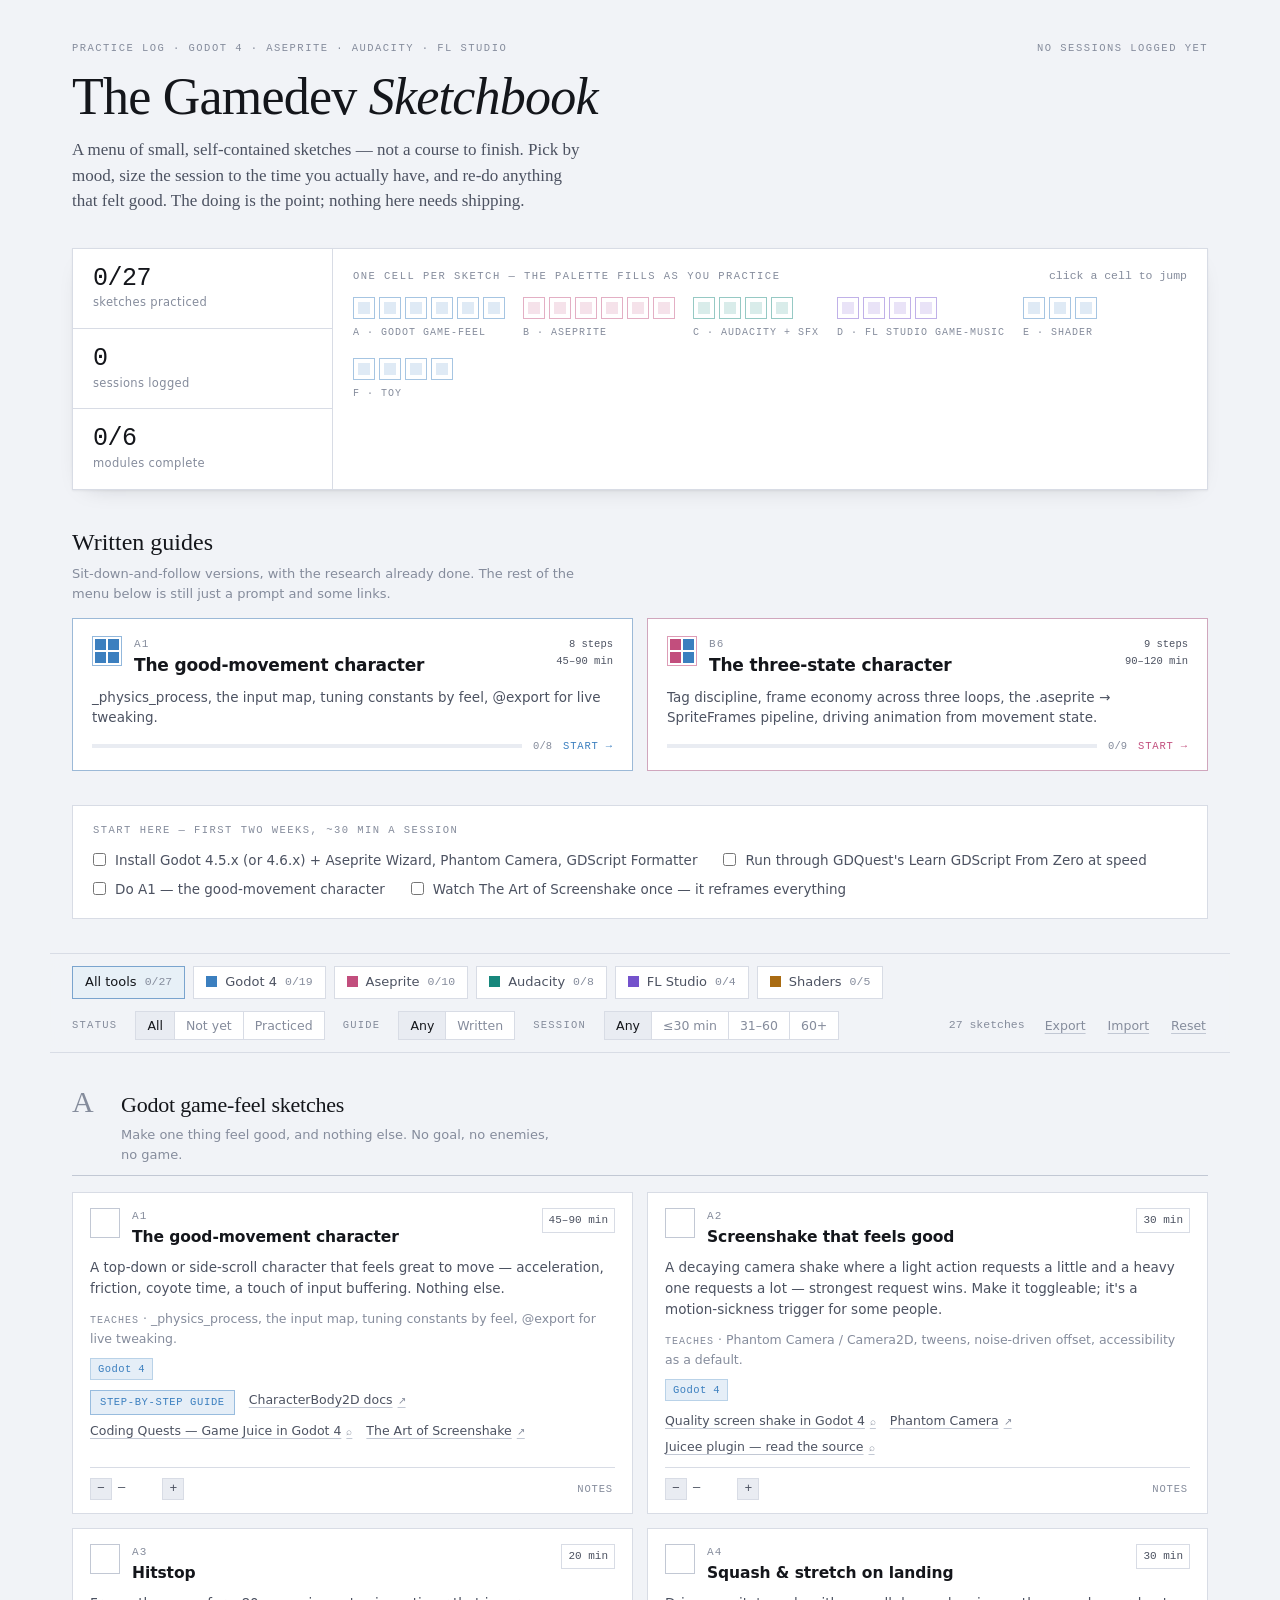
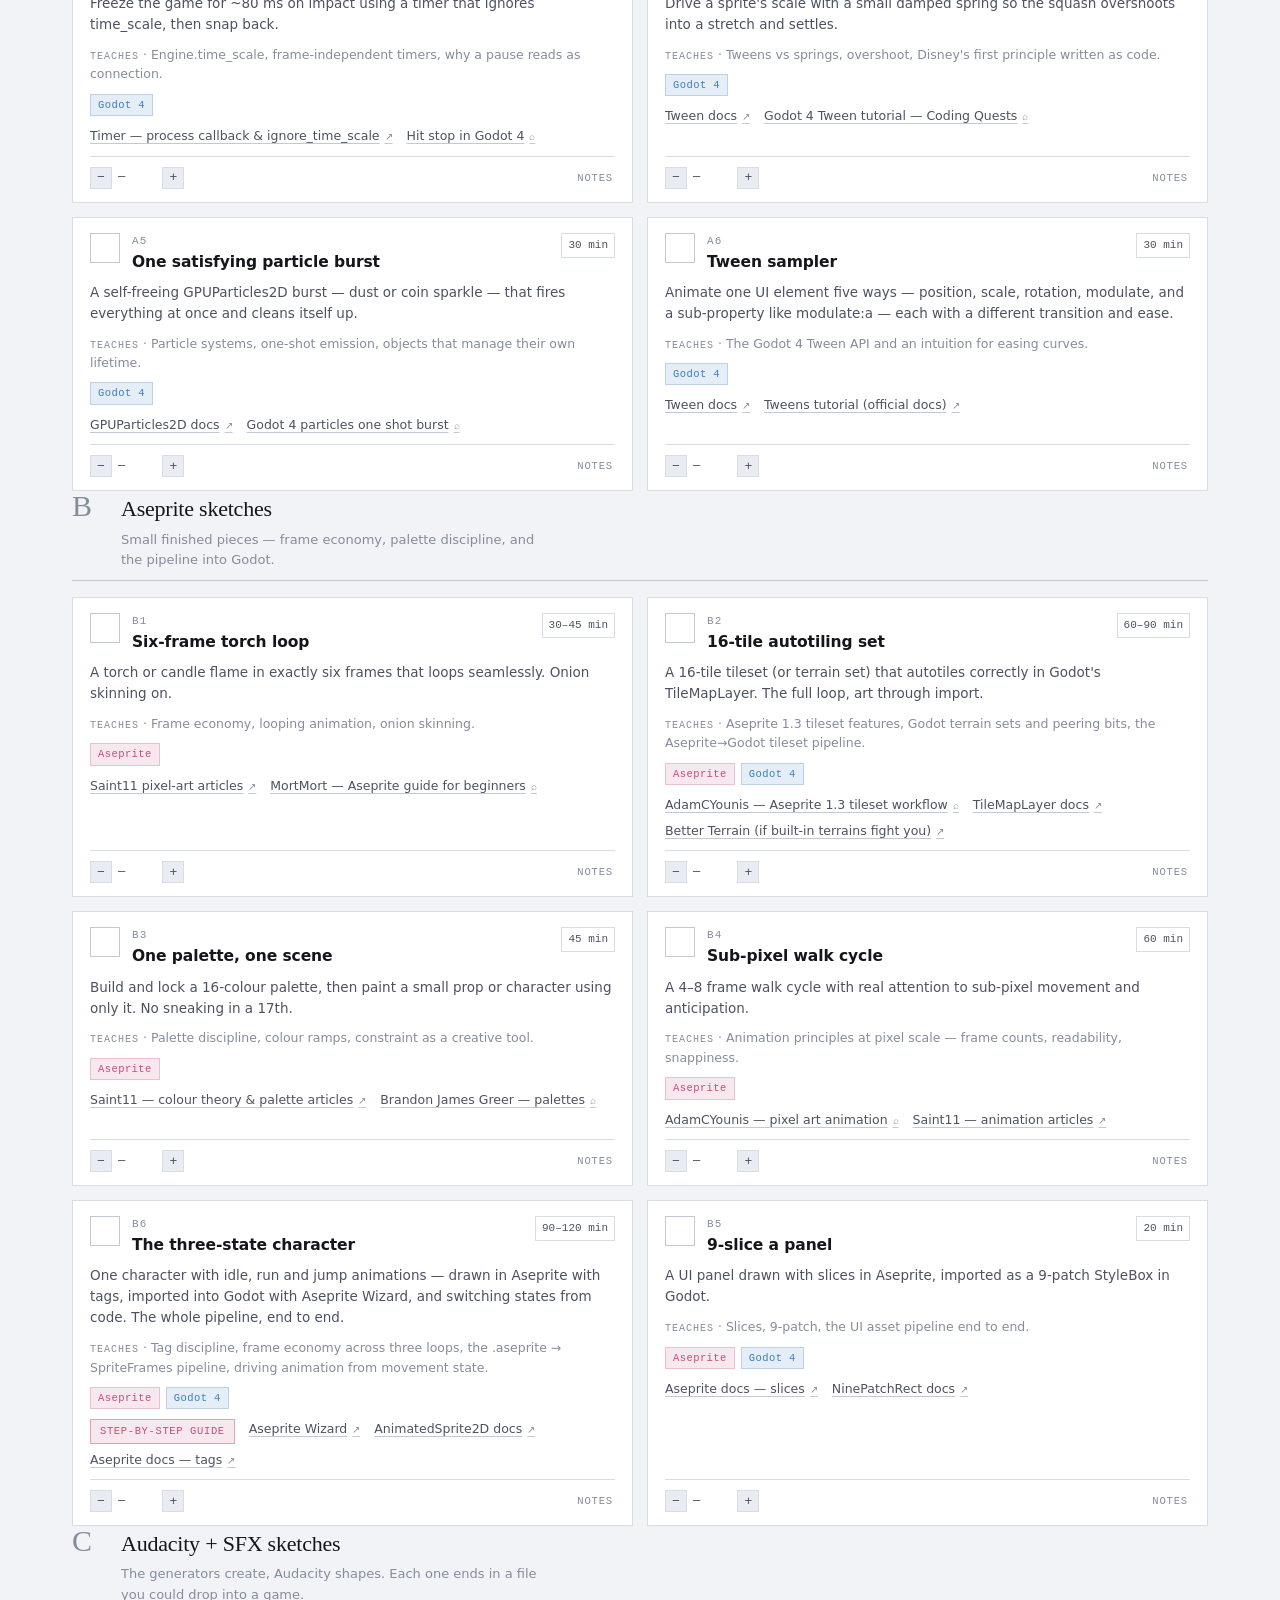
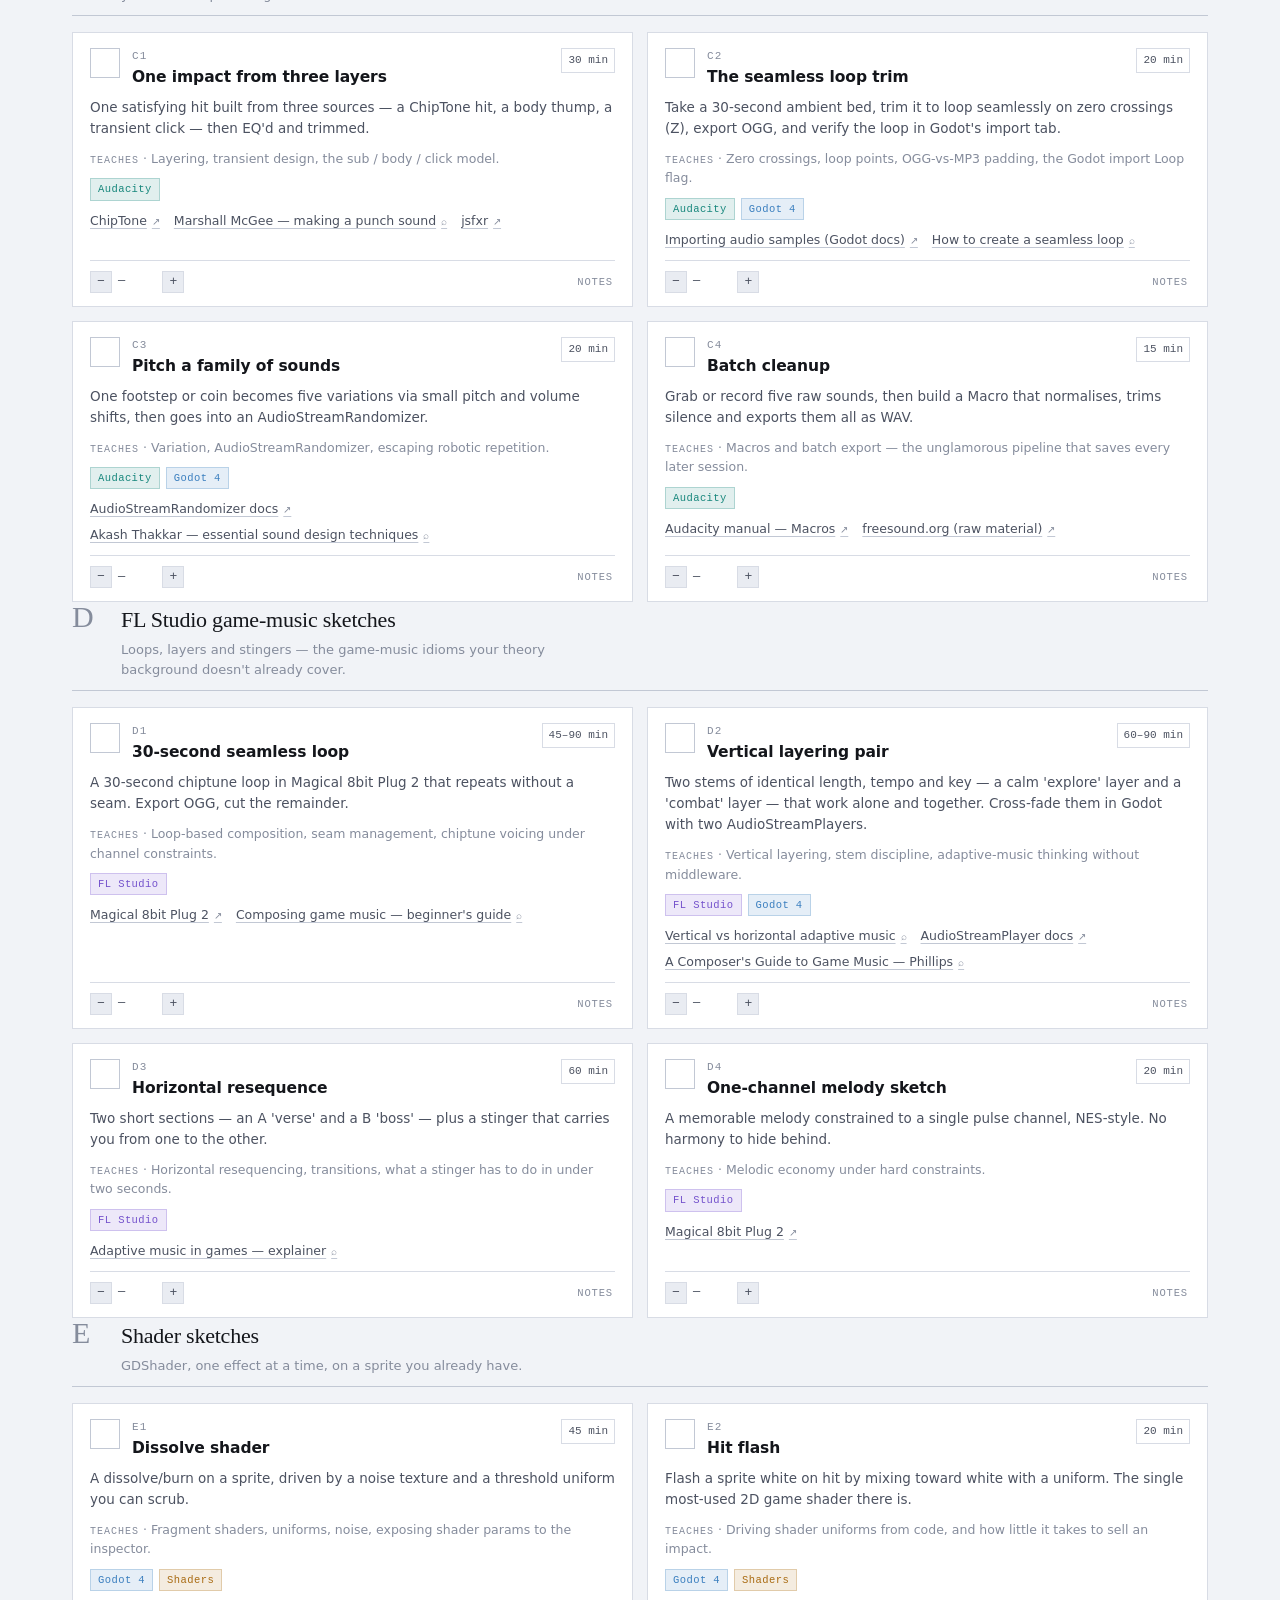
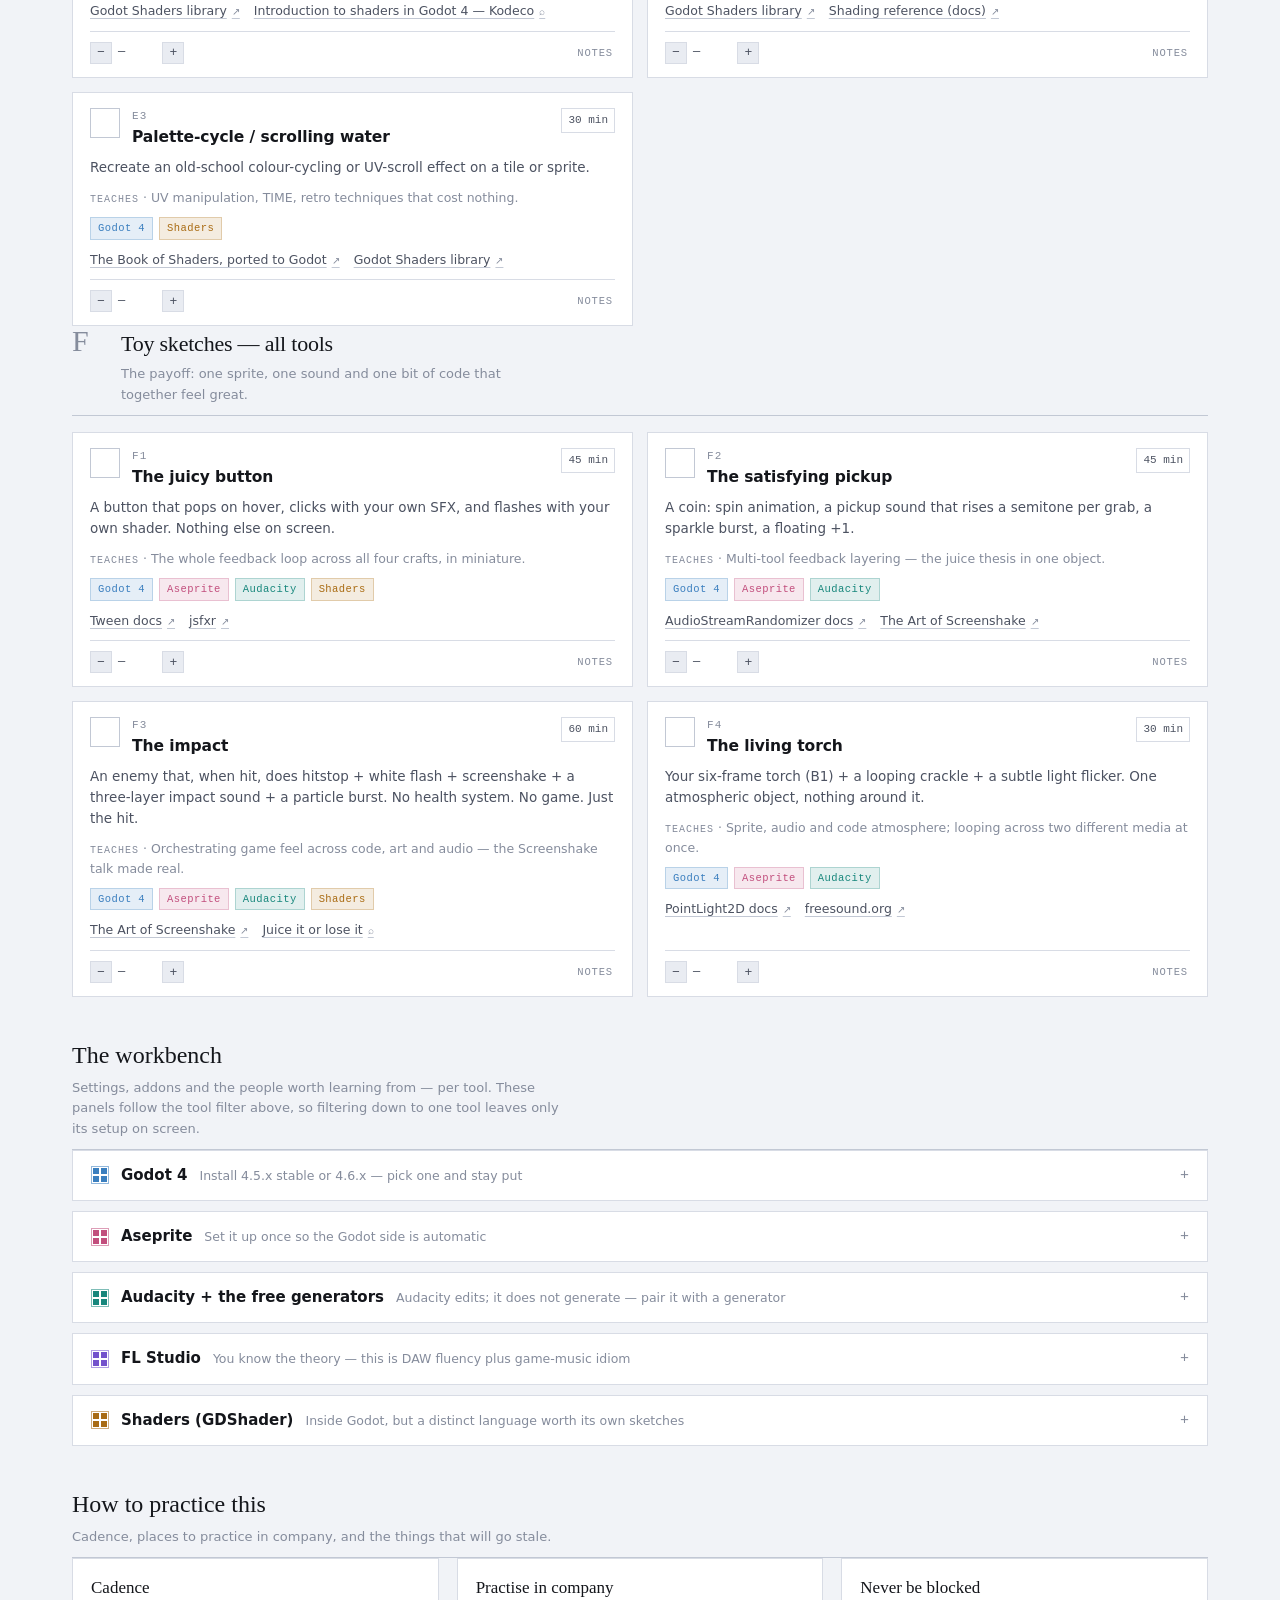
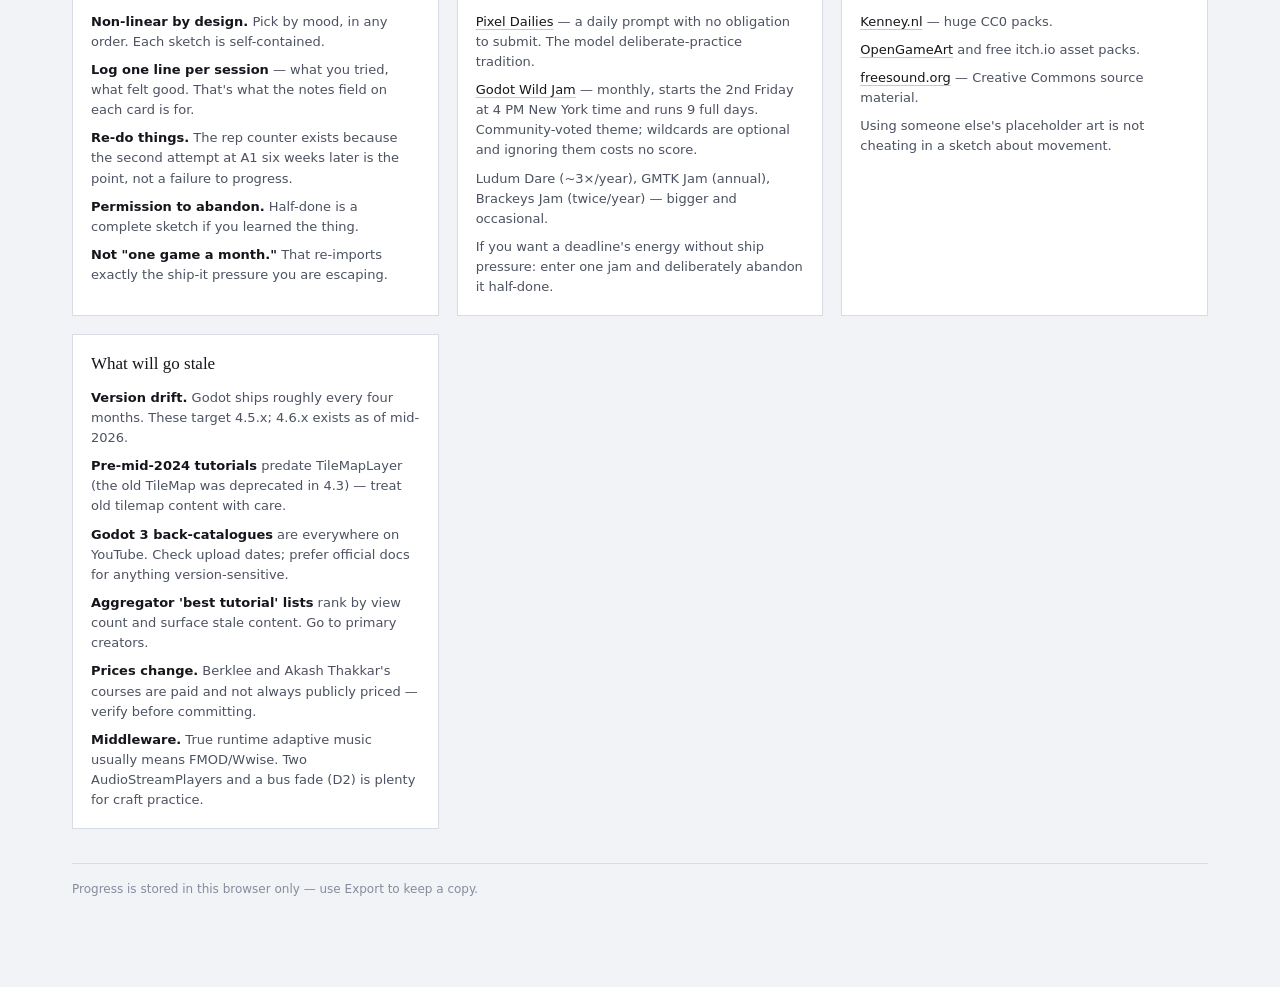
==== commit 287863ae: "Lead the sketchbook with the written guides Two guides exist now, so the front door should point at " ====
--- a/index.html
+++ b/index.html
@@ -220,6 +220,53 @@
     background: color-mix(in srgb, var(--cell) 16%, transparent);
   }
 
+  /* ── Written guides ───────────────────────────────────────── */
+  .guides { display: flex; flex-direction: column; gap: 14px; }
+  .guides-head { display: flex; flex-direction: column; gap: 3px; }
+  .guides-head h2 { font-family: var(--serif); font-size: 24px; font-weight: 400; }
+  .guides-head p { font-size: 13px; color: var(--ink-3); max-width: 62ch; }
+
+  .guide-cards { display: grid; grid-template-columns: repeat(2, minmax(0, 1fr)); gap: 14px; }
+  @media (max-width: 880px) { .guide-cards { grid-template-columns: 1fr; } }
+
+  a.guide-card {
+    display: flex; flex-direction: column; gap: 10px;
+    padding: 17px 19px 15px;
+    background: var(--panel);
+    border: 1px solid color-mix(in srgb, var(--tint) 38%, var(--rule));
+    text-decoration: none;
+    transition: border-color .15s ease, transform .12s ease;
+  }
+  a.guide-card:hover { border-color: var(--tint); transform: translateY(-2px); }
+
+  .gc-top { display: flex; gap: 12px; align-items: flex-start; }
+  .gc-mark {
+    flex: none; width: 30px; height: 30px; padding: 2px;
+    display: grid; grid-template-columns: 1fr 1fr; grid-template-rows: 1fr 1fr; gap: 2px;
+    border: 1px solid color-mix(in srgb, var(--tint) 55%, transparent);
+  }
+  .gc-mark i { background: var(--px); }
+  .gc-headline { display: flex; flex-direction: column; gap: 2px; flex: 1; min-width: 0; }
+  .gc-id { font-family: var(--mono); font-size: 11px; letter-spacing: .1em; color: var(--ink-3); }
+  .gc-headline h3 { font-size: 17px; letter-spacing: -.01em; line-height: 1.25; color: var(--ink); }
+  .gc-meta {
+    flex: none; font-family: var(--mono); font-size: 10.5px; color: var(--ink-2);
+    text-align: right; line-height: 1.6; font-variant-numeric: tabular-nums;
+  }
+  a.guide-card p { font-size: 13.5px; color: var(--ink-2); }
+
+  .gc-foot { margin-top: auto; display: flex; align-items: center; gap: 11px; }
+  .gc-bar { flex: 1; height: 4px; background: var(--panel-2); position: relative; }
+  .gc-bar i { position: absolute; inset: 0 auto 0 0; background: var(--tint); display: block; }
+  .gc-progress {
+    font-family: var(--mono); font-size: 10.5px; color: var(--ink-3);
+    font-variant-numeric: tabular-nums; white-space: nowrap;
+  }
+  .gc-open {
+    font-family: var(--mono); font-size: 10.5px; letter-spacing: .08em;
+    text-transform: uppercase; color: var(--tint); white-space: nowrap;
+  }
+
   /* ── Start here ───────────────────────────────────────────── */
   .starthere {
     background: var(--panel);
@@ -543,6 +590,15 @@
     </div>
   </section>
 
+  <section class="guides" id="guidesSection" aria-label="Written guides">
+    <div class="guides-head">
+      <h2>Written guides</h2>
+      <p>Sit-down-and-follow versions, with the research already done. The rest of the menu below is
+        still just a prompt and some links.</p>
+    </div>
+    <div class="guide-cards" id="guideCards"></div>
+  </section>
+
   <section class="starthere" aria-label="Start here">
     <span class="eyebrow">Start here — first two weeks, ~30 min a session</span>
     <div class="starthere-list" id="startList"></div>
@@ -556,6 +612,11 @@
         <button type="button" data-v="all" aria-pressed="true">All</button>
         <button type="button" data-v="todo" aria-pressed="false">Not yet</button>
         <button type="button" data-v="done" aria-pressed="false">Practiced</button>
+      </div>
+      <span class="field-label">Guide</span>
+      <div class="seg" id="guideSeg">
+        <button type="button" data-v="all" aria-pressed="true">Any</button>
+        <button type="button" data-v="yes" aria-pressed="false">Written</button>
       </div>
       <span class="field-label">Session</span>
       <div class="seg" id="lengthSeg">
@@ -630,7 +691,7 @@
 
   const SKETCHES = [
     { id: "A1", m: "A", t: "The good-movement character", time: "45–90 min", mins: 90, tools: ["godot"],
-      guide: "guides/a1-good-movement.html",
+      guide: "guides/a1-good-movement.html", guideSteps: 8,
       blurb: "A top-down or side-scroll character that feels great to move — acceleration, friction, coyote time, a touch of input buffering. Nothing else.",
       teach: "_physics_process, the input map, tuning constants by feel, @export for live tweaking.",
       links: [L("CharacterBody2D docs", "https://docs.godotengine.org/en/stable/classes/class_characterbody2d.html"), YT("Coding Quests — Game Juice in Godot 4", "Coding Quests Game Juice in Godot 4"), L("The Art of Screenshake", "https://www.youtube.com/watch?v=AJdEqssNZ-U")] },
@@ -681,7 +742,7 @@
       links: [YT("AdamCYounis — pixel art animation", "AdamCYounis pixel art walk cycle animation tutorial"), L("Saint11 — animation articles", "https://saint11.art/pixel_articles/")] },
 
     { id: "B6", m: "B", t: "The three-state character", time: "90–120 min", mins: 120, tools: ["aseprite", "godot"],
-      guide: "guides/b6-three-state-character.html",
+      guide: "guides/b6-three-state-character.html", guideSteps: 9,
       blurb: "One character with idle, run and jump animations — drawn in Aseprite with tags, imported into Godot with Aseprite Wizard, and switching states from code. The whole pipeline, end to end.",
       teach: "Tag discipline, frame economy across three loops, the .aseprite → SpriteFrames pipeline, driving animation from movement state.",
       links: [L("Aseprite Wizard", "https://github.com/viniciusgerevini/godot-aseprite-wizard"), L("AnimatedSprite2D docs", "https://docs.godotengine.org/en/stable/classes/class_animatedsprite2d.html"), L("Aseprite docs — tags", "https://www.aseprite.org/docs/tags/")] },
@@ -979,7 +1040,7 @@
 
   /* ── Filters ─────────────────────────────────────────────── */
 
-  const filters = { tools: new Set(), status: "all", length: "all" };
+  const filters = { tools: new Set(), status: "all", length: "all", guide: "all" };
 
   function matches(e) {
     if (filters.tools.size && !e.tools.some(t => filters.tools.has(t))) return false;
@@ -988,6 +1049,7 @@
     if (filters.length === "s" && e.mins > 30) return false;
     if (filters.length === "m" && (e.mins <= 30 || e.mins > 60)) return false;
     if (filters.length === "l" && e.mins <= 60) return false;
+    if (filters.guide === "yes" && !e.guide) return false;
     return true;
   }
 
@@ -1185,6 +1247,74 @@
     card.classList.add("flash");
   }
 
+  /* ── Render: written guides ──────────────────────────────────
+     Derived from SKETCHES, so a new guide only needs its `guide`
+     field set — this panel picks it up on its own. */
+
+  const guideCards = document.getElementById("guideCards");
+  const guided = SKETCHES.filter(e => e.guide);
+
+  document.getElementById("guidesSection").hidden = guided.length === 0;
+
+  guided.forEach(e => {
+    const card = document.createElement("a");
+    card.className = "guide-card";
+    card.href = e.guide;
+    card.style.setProperty("--tint", toolVar(e.tools[0]));
+
+    const mark = document.createElement("span");
+    mark.className = "gc-mark";
+    for (let i = 0; i < 4; i++) {
+      const cell = document.createElement("i");
+      cell.style.setProperty("--px", toolVar(e.tools[i % e.tools.length]));
+      mark.appendChild(cell);
+    }
+
+    const headline = document.createElement("span");
+    headline.className = "gc-headline";
+    headline.innerHTML = `<span class="gc-id">${e.id}</span><h3>${e.t}</h3>`;
+
+    const meta = document.createElement("span");
+    meta.className = "gc-meta";
+    meta.innerHTML = `${e.guideSteps || "?"} steps<br />${e.time}`;
+
+    const top = document.createElement("span");
+    top.className = "gc-top";
+    top.append(mark, headline, meta);
+
+    const teach = document.createElement("p");
+    teach.textContent = e.teach;
+
+    const foot = document.createElement("span");
+    foot.className = "gc-foot";
+    const bar = document.createElement("span");
+    bar.className = "gc-bar";
+    const fill = document.createElement("i");
+    bar.appendChild(fill);
+    const prog = document.createElement("span");
+    prog.className = "gc-progress";
+    const open = document.createElement("span");
+    open.className = "gc-open";
+    foot.append(bar, prog, open);
+
+    // The guide pages store their own step progress under the same origin,
+    // so the sketchbook can show where he left off without any plumbing.
+    let doneSteps = 0;
+    try {
+      const stem = e.guide.replace(/^.*\//, "").replace(/\.html$/, "");
+      const raw = localStorage.getItem("gamedev-guide-" + stem + "-v1");
+      if (raw) doneSteps = JSON.parse(raw).length;
+    } catch (err) { /* private mode — just show it as unstarted */ }
+
+    const total = e.guideSteps || 0;
+    fill.style.width = (total ? Math.min(1, doneSteps / total) * 100 : 0) + "%";
+    prog.textContent = total ? `${doneSteps}/${total}` : "";
+    open.textContent = doneSteps === 0 ? "Start →" : (doneSteps >= total ? "Revisit →" : "Continue →");
+
+    card.append(top, teach, foot);
+    guideCards.appendChild(card);
+  });
+
   /* ── Render: tool chips ──────────────────────────────────── */
 
   const toolChips = document.getElementById("toolChips");
@@ -1324,7 +1454,8 @@
     filters.tools.clear();
     filters.status = "all";
     filters.length = "all";
-    document.querySelectorAll("#statusSeg button, #lengthSeg button").forEach(b => {
+    filters.guide = "all";
+    document.querySelectorAll("#statusSeg button, #lengthSeg button, #guideSeg button").forEach(b => {
       b.setAttribute("aria-pressed", b.dataset.v === "all" ? "true" : "false");
     });
     apply();
@@ -1342,6 +1473,7 @@
   }
   wireSeg("statusSeg", "status");
   wireSeg("lengthSeg", "length");
+  wireSeg("guideSeg", "guide");
 
   /* ── Stats ───────────────────────────────────────────────── */
 
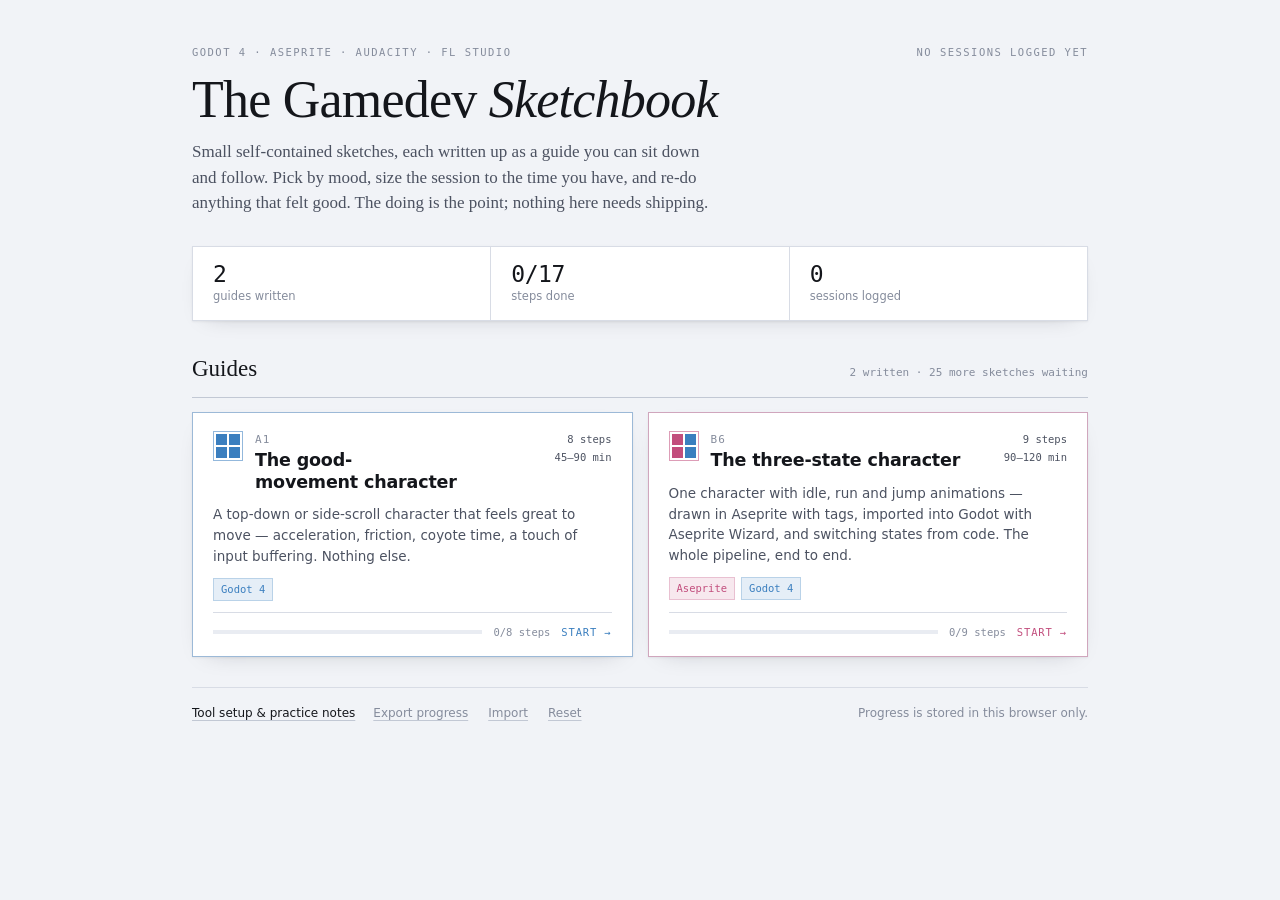
==== commit 6d1f6d4c: "Make the front page guides-only The 26-sketch menu was the original brief, but the guides supersede " ====
--- a/index.html
+++ b/index.html
@@ -4,80 +4,12 @@
 <meta charset="utf-8" />
 <meta name="viewport" content="width=device-width, initial-scale=1" />
 <meta name="color-scheme" content="light dark" />
-<meta name="description" content="A practice log for 26 small gamedev sketches across Godot 4, Aseprite, Audacity and FL Studio." />
+<meta name="description" content="Step-by-step practice guides for small gamedev sketches across Godot 4, Aseprite, Audacity and FL Studio." />
 <link rel="icon" href="data:image/svg+xml,%3Csvg xmlns='http://www.w3.org/2000/svg' viewBox='0 0 32 32'%3E%3Ctext y='26' font-size='26'%3E%F0%9F%8E%9B%EF%B8%8F%3C/text%3E%3C/svg%3E" />
-<title>The Gamedev Sketchbook — Practice Log</title>
+<title>The Gamedev Sketchbook</title>
 
 <style>
-  /* ─────────────────────────────────────────────────────────────
-     Tokens. Neutrals carry a slight blue bias; the five tool hues
-     are the only accents on the page — progress fills the palette.
-     ───────────────────────────────────────────────────────────── */
   :root {
-    --ground:      #F1F3F7;
-    --panel:       #FFFFFF;
-    --panel-2:     #E9ECF2;
-    --ink:         #14161B;
-    --ink-2:       #4C5261;
-    --ink-3:       #858C9C;
-    --rule:        #D8DCE5;
-    --rule-strong: #C2C8D4;
-    --focus:       #3B7FBF;
-    --shadow:      0 1px 2px rgba(20, 22, 27, .06), 0 8px 24px -16px rgba(20, 22, 27, .28);
-
-    --c-godot:    #3B7FBF;
-    --c-aseprite: #C24E7D;
-    --c-audacity: #17877C;
-    --c-fl:       #7452CC;
-    --c-shader:   #A96B12;
-
-    --serif: "Iowan Old Style", "Charter", "Palatino Linotype", Palatino, Georgia, serif;
-    --sans:  "Avenir Next", "Segoe UI", system-ui, -apple-system, sans-serif;
-    --mono:  ui-monospace, "SF Mono", SFMono-Regular, Menlo, Consolas, monospace;
-
-    --maxw: 1180px;
-  }
-
-  @media (prefers-color-scheme: dark) {
-    :root {
-      --ground:      #0E1116;
-      --panel:       #161A21;
-      --panel-2:     #1E232C;
-      --ink:         #E7EAF0;
-      --ink-2:       #A3AAB9;
-      --ink-3:       #6D7587;
-      --rule:        #262C36;
-      --rule-strong: #39414F;
-      --focus:       #79B4EA;
-      --shadow:      0 1px 2px rgba(0, 0, 0, .4), 0 10px 30px -18px rgba(0, 0, 0, .9);
-
-      --c-godot:    #6FB0E8;
-      --c-aseprite: #E886B4;
-      --c-audacity: #45C4B6;
-      --c-fl:       #A98CF0;
-      --c-shader:   #E0A44E;
-    }
-  }
-
-  :root[data-theme="dark"] {
-    --ground:      #0E1116;
-    --panel:       #161A21;
-    --panel-2:     #1E232C;
-    --ink:         #E7EAF0;
-    --ink-2:       #A3AAB9;
-    --ink-3:       #6D7587;
-    --rule:        #262C36;
-    --rule-strong: #39414F;
-    --focus:       #79B4EA;
-    --shadow:      0 1px 2px rgba(0, 0, 0, .4), 0 10px 30px -18px rgba(0, 0, 0, .9);
-    --c-godot:    #6FB0E8;
-    --c-aseprite: #E886B4;
-    --c-audacity: #45C4B6;
-    --c-fl:       #A98CF0;
-    --c-shader:   #E0A44E;
-  }
-
-  :root[data-theme="light"] {
     --ground:      #F1F3F7;
     --panel:       #FFFFFF;
     --panel-2:     #E9ECF2;
@@ -93,151 +25,120 @@
     --c-audacity: #17877C;
     --c-fl:       #7452CC;
     --c-shader:   #A96B12;
+    --serif: "Iowan Old Style", "Charter", "Palatino Linotype", Palatino, Georgia, serif;
+    --sans:  "Avenir Next", "Segoe UI", system-ui, -apple-system, sans-serif;
+    --mono:  ui-monospace, "SF Mono", SFMono-Regular, Menlo, Consolas, monospace;
+  }
+  @media (prefers-color-scheme: dark) {
+    :root {
+      --ground: #0E1116; --panel: #161A21; --panel-2: #1E232C;
+      --ink: #E7EAF0; --ink-2: #A3AAB9; --ink-3: #6D7587;
+      --rule: #262C36; --rule-strong: #39414F; --focus: #79B4EA;
+      --shadow: 0 1px 2px rgba(0,0,0,.4), 0 10px 30px -18px rgba(0,0,0,.9);
+      --c-godot: #6FB0E8; --c-aseprite: #E886B4; --c-audacity: #45C4B6;
+      --c-fl: #A98CF0; --c-shader: #E0A44E;
+    }
+  }
+  :root[data-theme="dark"] {
+    --ground: #0E1116; --panel: #161A21; --panel-2: #1E232C;
+    --ink: #E7EAF0; --ink-2: #A3AAB9; --ink-3: #6D7587;
+    --rule: #262C36; --rule-strong: #39414F; --focus: #79B4EA;
+    --shadow: 0 1px 2px rgba(0,0,0,.4), 0 10px 30px -18px rgba(0,0,0,.9);
+    --c-godot: #6FB0E8; --c-aseprite: #E886B4; --c-audacity: #45C4B6;
+    --c-fl: #A98CF0; --c-shader: #E0A44E;
+  }
+  :root[data-theme="light"] {
+    --ground: #F1F3F7; --panel: #FFFFFF; --panel-2: #E9ECF2;
+    --ink: #14161B; --ink-2: #4C5261; --ink-3: #858C9C;
+    --rule: #D8DCE5; --rule-strong: #C2C8D4; --focus: #3B7FBF;
+    --shadow: 0 1px 2px rgba(20,22,27,.06), 0 8px 24px -16px rgba(20,22,27,.28);
+    --c-godot: #3B7FBF; --c-aseprite: #C24E7D; --c-audacity: #17877C;
+    --c-fl: #7452CC; --c-shader: #A96B12;
   }
 
   * { box-sizing: border-box; }
 
   body {
-    margin: 0;
-    background: var(--ground);
-    color: var(--ink);
-    font-family: var(--sans);
-    font-size: 15px;
-    line-height: 1.55;
+    margin: 0; background: var(--ground); color: var(--ink);
+    font-family: var(--sans); font-size: 15px; line-height: 1.55;
     -webkit-font-smoothing: antialiased;
   }
-
-  .page {
-    max-width: var(--maxw);
-    margin: 0 auto;
-    padding: 40px 22px 96px;
-    display: flex;
-    flex-direction: column;
-    gap: 34px;
-  }
-
+  .page { max-width: 940px; margin: 0 auto; padding: 44px 22px 96px; display: flex; flex-direction: column; gap: 30px; }
   h1, h2, h3 { margin: 0; text-wrap: balance; font-weight: 600; }
   p { margin: 0; }
   a { color: inherit; }
-
-  :focus-visible {
-    outline: 2px solid var(--focus);
-    outline-offset: 2px;
-    border-radius: 1px;
-  }
+  :focus-visible { outline: 2px solid var(--focus); outline-offset: 2px; }
 
   .eyebrow {
-    font-family: var(--mono);
-    font-size: 10.5px;
-    letter-spacing: .14em;
-    text-transform: uppercase;
-    color: var(--ink-3);
+    font-family: var(--mono); font-size: 10.5px; letter-spacing: .14em;
+    text-transform: uppercase; color: var(--ink-3);
   }
 
   /* ── Masthead ─────────────────────────────────────────────── */
-  .masthead { display: flex; flex-direction: column; gap: 14px; }
-
+  .masthead { display: flex; flex-direction: column; gap: 13px; }
+  .mast-top { display: flex; justify-content: space-between; align-items: baseline; gap: 16px; flex-wrap: wrap; }
   .masthead h1 {
-    font-family: var(--serif);
-    font-size: clamp(34px, 5.2vw, 52px);
-    line-height: 1.02;
-    letter-spacing: -.015em;
-    font-weight: 400;
+    font-family: var(--serif); font-weight: 400;
+    font-size: clamp(34px, 5.2vw, 52px); line-height: 1.02; letter-spacing: -.015em;
   }
   .masthead h1 em { font-style: italic; }
-
-  .standfirst {
-    font-family: var(--serif);
-    font-size: 17px;
-    line-height: 1.5;
-    color: var(--ink-2);
-    max-width: 60ch;
-  }
-
-  .mast-top { display: flex; justify-content: space-between; align-items: baseline; gap: 16px; flex-wrap: wrap; }
-
-  /* ── Ledger ───────────────────────────────────────────────── */
-  .ledger {
-    background: var(--panel);
-    border: 1px solid var(--rule);
+  .standfirst { font-family: var(--serif); font-size: 17px; line-height: 1.5; color: var(--ink-2); max-width: 62ch; }
+
+  /* ── Stats ────────────────────────────────────────────────── */
+  .stats {
+    display: flex; background: var(--panel);
+    border: 1px solid var(--rule); box-shadow: var(--shadow);
+  }
+  .stat { padding: 14px 20px; display: flex; flex-direction: column; gap: 1px; flex: 1; }
+  .stat + .stat { border-left: 1px solid var(--rule); }
+  .stat b {
+    font-family: var(--mono); font-size: 23px; font-weight: 500;
+    letter-spacing: -.02em; font-variant-numeric: tabular-nums; line-height: 1.15;
+  }
+  .stat span { font-size: 11.5px; color: var(--ink-3); }
+  @media (max-width: 620px) {
+    .stats { flex-wrap: wrap; }
+    .stat { flex: 1 1 50%; }
+    .stat:nth-child(3) { border-left: 0; }
+    .stat:nth-child(n+3) { border-top: 1px solid var(--rule); }
+  }
+
+  /* ── Filters (only once there are enough guides to need them) ─ */
+  .chips { display: flex; gap: 8px; flex-wrap: wrap; }
+  .chips[hidden] { display: none; }
+  .chip {
+    position: relative; display: flex; align-items: center; gap: 8px;
+    padding: 7px 12px 9px; background: var(--panel); border: 1px solid var(--rule);
+    color: var(--ink-2); font-family: var(--sans); font-size: 13px; cursor: pointer; overflow: hidden;
+  }
+  .chip:hover { border-color: var(--rule-strong); color: var(--ink); }
+  .chip[aria-pressed="true"] {
+    color: var(--ink);
+    border-color: color-mix(in srgb, var(--tint) 60%, var(--rule));
+    background: color-mix(in srgb, var(--tint) 12%, var(--panel));
+  }
+  .chip .sw { width: 11px; height: 11px; background: var(--tint); flex: none; }
+  .chip .ct { font-family: var(--mono); font-size: 11.5px; color: var(--ink-3); font-variant-numeric: tabular-nums; }
+  .chip.plain .sw { display: none; }
+
+  /* ── Guide cards ──────────────────────────────────────────── */
+  .guides { display: flex; flex-direction: column; gap: 14px; }
+  .guides-head { display: flex; justify-content: space-between; align-items: baseline; gap: 12px; flex-wrap: wrap; border-bottom: 1px solid var(--rule-strong); padding-bottom: 10px; }
+  .guides-head h2 { font-family: var(--serif); font-size: 23px; font-weight: 400; }
+  .guides-head span { font-family: var(--mono); font-size: 11px; color: var(--ink-3); }
+
+  .guide-cards { display: grid; grid-template-columns: repeat(2, minmax(0, 1fr)); gap: 15px; }
+  @media (max-width: 820px) { .guide-cards { grid-template-columns: 1fr; } }
+
+  a.guide-card {
+    display: flex; flex-direction: column; gap: 11px; padding: 18px 20px 16px;
+    background: var(--panel); text-decoration: none;
+    border: 1px solid color-mix(in srgb, var(--tint) 38%, var(--rule));
     box-shadow: var(--shadow);
-    display: grid;
-    grid-template-columns: minmax(0, 260px) 1fr;
-  }
-  @media (max-width: 820px) { .ledger { grid-template-columns: 1fr; } }
-
-  .stats {
-    display: flex;
-    flex-direction: column;
-    border-right: 1px solid var(--rule);
-  }
-  @media (max-width: 820px) {
-    .stats { flex-direction: row; border-right: 0; border-bottom: 1px solid var(--rule); }
-  }
-
-  .stat { padding: 16px 20px; display: flex; flex-direction: column; gap: 2px; flex: 1; }
-  .stat + .stat { border-top: 1px solid var(--rule); }
-  @media (max-width: 820px) { .stat + .stat { border-top: 0; border-left: 1px solid var(--rule); } }
-
-  .stat b {
-    font-family: var(--mono);
-    font-size: 25px;
-    font-weight: 500;
-    letter-spacing: -.02em;
-    font-variant-numeric: tabular-nums;
-    line-height: 1.1;
-  }
-  .stat span { font-size: 11.5px; color: var(--ink-3); letter-spacing: .03em; }
-
-  .palette { padding: 18px 20px 16px; display: flex; flex-direction: column; gap: 12px; }
-  .palette-head { display: flex; justify-content: space-between; align-items: center; gap: 12px; flex-wrap: wrap; }
-
-  .grid-modules { display: flex; gap: 18px; flex-wrap: wrap; }
-  .grid-module { display: flex; flex-direction: column; gap: 6px; }
-  .grid-cells { display: flex; gap: 4px; }
-  .grid-module-label {
-    font-family: var(--mono);
-    font-size: 10px;
-    letter-spacing: .1em;
-    color: var(--ink-3);
-    text-transform: uppercase;
-  }
-
-  .cell {
-    width: 22px; height: 22px;
-    padding: 0;
-    border: 1px solid;
-    background: transparent;
-    cursor: pointer;
-    position: relative;
-    transition: background-color .18s ease, transform .12s ease;
-  }
-  .cell:hover { transform: translateY(-2px); }
-  .cell[data-done="1"] { background: var(--cell); border-color: var(--cell); }
-  .cell[data-done="0"] { border-color: color-mix(in srgb, var(--cell) 45%, transparent); }
-  .cell[data-done="0"]::after {
-    content: ""; position: absolute; inset: 4px;
-    background: color-mix(in srgb, var(--cell) 16%, transparent);
-  }
-
-  /* ── Written guides ───────────────────────────────────────── */
-  .guides { display: flex; flex-direction: column; gap: 14px; }
-  .guides-head { display: flex; flex-direction: column; gap: 3px; }
-  .guides-head h2 { font-family: var(--serif); font-size: 24px; font-weight: 400; }
-  .guides-head p { font-size: 13px; color: var(--ink-3); max-width: 62ch; }
-
-  .guide-cards { display: grid; grid-template-columns: repeat(2, minmax(0, 1fr)); gap: 14px; }
-  @media (max-width: 880px) { .guide-cards { grid-template-columns: 1fr; } }
-
-  a.guide-card {
-    display: flex; flex-direction: column; gap: 10px;
-    padding: 17px 19px 15px;
-    background: var(--panel);
-    border: 1px solid color-mix(in srgb, var(--tint) 38%, var(--rule));
-    text-decoration: none;
     transition: border-color .15s ease, transform .12s ease;
   }
   a.guide-card:hover { border-color: var(--tint); transform: translateY(-2px); }
+  a.guide-card[hidden] { display: none; }
 
   .gc-top { display: flex; gap: 12px; align-items: flex-start; }
   .gc-mark {
@@ -248,315 +149,43 @@
   .gc-mark i { background: var(--px); }
   .gc-headline { display: flex; flex-direction: column; gap: 2px; flex: 1; min-width: 0; }
   .gc-id { font-family: var(--mono); font-size: 11px; letter-spacing: .1em; color: var(--ink-3); }
-  .gc-headline h3 { font-size: 17px; letter-spacing: -.01em; line-height: 1.25; color: var(--ink); }
+  .gc-headline h3 { font-size: 17.5px; letter-spacing: -.01em; line-height: 1.25; }
   .gc-meta {
     flex: none; font-family: var(--mono); font-size: 10.5px; color: var(--ink-2);
-    text-align: right; line-height: 1.6; font-variant-numeric: tabular-nums;
-  }
-  a.guide-card p { font-size: 13.5px; color: var(--ink-2); }
-
-  .gc-foot { margin-top: auto; display: flex; align-items: center; gap: 11px; }
+    text-align: right; line-height: 1.7; font-variant-numeric: tabular-nums;
+  }
+  a.guide-card p.teach { font-size: 13.5px; color: var(--ink-2); }
+  .gc-tags { display: flex; gap: 6px; flex-wrap: wrap; }
+  .gc-tag {
+    font-family: var(--mono); font-size: 10.5px; padding: 2px 7px; color: var(--tone);
+    background: color-mix(in srgb, var(--tone) 13%, transparent);
+    border: 1px solid color-mix(in srgb, var(--tone) 26%, transparent);
+  }
+  .gc-foot { margin-top: auto; padding-top: 11px; border-top: 1px solid var(--rule); display: flex; align-items: center; gap: 11px; }
   .gc-bar { flex: 1; height: 4px; background: var(--panel-2); position: relative; }
   .gc-bar i { position: absolute; inset: 0 auto 0 0; background: var(--tint); display: block; }
-  .gc-progress {
-    font-family: var(--mono); font-size: 10.5px; color: var(--ink-3);
-    font-variant-numeric: tabular-nums; white-space: nowrap;
-  }
-  .gc-open {
-    font-family: var(--mono); font-size: 10.5px; letter-spacing: .08em;
-    text-transform: uppercase; color: var(--tint); white-space: nowrap;
-  }
-
-  /* ── Start here ───────────────────────────────────────────── */
-  .starthere {
-    background: var(--panel);
-    border: 1px solid var(--rule);
-    padding: 16px 20px 18px;
-    display: flex; flex-direction: column; gap: 12px;
-  }
-  .starthere-list { display: flex; flex-wrap: wrap; gap: 8px 26px; }
-  .step {
-    display: flex; align-items: flex-start; gap: 9px;
-    font-size: 13.5px; color: var(--ink-2);
-    cursor: pointer;
-  }
-  .step input { margin: 3px 0 0; accent-color: var(--focus); }
-  .step[data-checked="1"] { color: var(--ink-3); text-decoration: line-through; text-decoration-color: var(--rule-strong); }
-
-  /* ── Controls ─────────────────────────────────────────────── */
-  .controls {
-    position: sticky; top: 0; z-index: 20;
-    margin: 0 -22px;
-    background: color-mix(in srgb, var(--ground) 90%, transparent);
-    backdrop-filter: blur(10px);
-    border-top: 1px solid var(--rule);
-    border-bottom: 1px solid var(--rule);
-    padding: 12px 22px;
-    display: flex; flex-direction: column; gap: 12px;
-  }
-  .chips { display: flex; gap: 8px; flex-wrap: wrap; }
-
-  .chip {
-    position: relative;
-    display: flex; align-items: center; gap: 8px;
-    padding: 7px 12px 9px;
-    background: var(--panel);
-    border: 1px solid var(--rule);
-    color: var(--ink-2);
-    font-family: var(--sans);
-    font-size: 13px;
-    cursor: pointer;
-    overflow: hidden;
-    transition: border-color .15s ease, color .15s ease, background-color .15s ease;
-  }
-  .chip:hover { border-color: var(--rule-strong); color: var(--ink); }
-  .chip[aria-pressed="true"] {
-    color: var(--ink);
-    border-color: color-mix(in srgb, var(--tint) 60%, var(--rule));
-    background: color-mix(in srgb, var(--tint) 12%, var(--panel));
-  }
-  .chip .sw { width: 11px; height: 11px; background: var(--tint); flex: none; }
-  .chip .ct {
-    font-family: var(--mono); font-size: 11.5px;
-    font-variant-numeric: tabular-nums; color: var(--ink-3);
-  }
-  .chip .meter {
-    position: absolute; left: 0; bottom: 0; height: 3px;
-    background: var(--tint);
-    transition: width .3s ease;
-  }
-  .chip.plain .sw { display: none; }
-
-  .controls-row { display: flex; gap: 10px 18px; align-items: center; flex-wrap: wrap; }
-  .seg { display: flex; border: 1px solid var(--rule); background: var(--panel); }
-  .seg button {
-    padding: 6px 11px;
-    background: transparent; border: 0;
-    font-family: var(--sans); font-size: 12.5px; color: var(--ink-3);
-    cursor: pointer;
-  }
-  .seg button + button { border-left: 1px solid var(--rule); }
-  .seg button[aria-pressed="true"] { background: var(--panel-2); color: var(--ink); }
-  .field-label { font-family: var(--mono); font-size: 10.5px; letter-spacing: .12em; text-transform: uppercase; color: var(--ink-3); }
-  .spacer { flex: 1 1 auto; }
-
+  .gc-progress { font-family: var(--mono); font-size: 10.5px; color: var(--ink-3); font-variant-numeric: tabular-nums; white-space: nowrap; }
+  .gc-open { font-family: var(--mono); font-size: 10.5px; letter-spacing: .08em; text-transform: uppercase; color: var(--tint); white-space: nowrap; }
+
+  .empty { padding: 30px 0; color: var(--ink-3); font-family: var(--serif); font-size: 16px; }
+  .empty[hidden] { display: none; }
+
+  /* ── Footer ───────────────────────────────────────────────── */
+  footer {
+    border-top: 1px solid var(--rule); padding-top: 16px;
+    display: flex; justify-content: space-between; gap: 14px 20px; flex-wrap: wrap;
+    font-size: 12px; color: var(--ink-3); align-items: center;
+  }
+  footer .links { display: flex; gap: 16px; flex-wrap: wrap; align-items: center; }
+  footer a { color: var(--ink); text-decoration-color: var(--rule-strong); text-underline-offset: 3px; }
   .linkbtn {
-    background: none; border: 0; padding: 4px 2px;
-    font-family: var(--sans); font-size: 12.5px; color: var(--ink-3);
-    cursor: pointer; text-decoration: underline; text-underline-offset: 3px;
-    text-decoration-color: var(--rule-strong);
+    background: none; border: 0; padding: 2px; font-family: var(--sans); font-size: 12px;
+    color: var(--ink-3); cursor: pointer; text-decoration: underline;
+    text-underline-offset: 3px; text-decoration-color: var(--rule-strong);
   }
   .linkbtn:hover { color: var(--ink); }
 
-  .count-note { font-family: var(--mono); font-size: 11.5px; color: var(--ink-3); font-variant-numeric: tabular-nums; }
-
-  /* ── Modules ──────────────────────────────────────────────── */
-  main { display: flex; flex-direction: column; gap: 40px; }
-  .module { display: flex; flex-direction: column; gap: 16px; scroll-margin-top: 120px; }
-  .module[hidden] { display: none; }
-
-  .module-head { display: flex; gap: 16px; align-items: baseline; border-bottom: 1px solid var(--rule-strong); padding-bottom: 10px; }
-  .module-letter {
-    font-family: var(--serif); font-size: 30px; line-height: 1;
-    color: var(--ink-3); font-weight: 400; width: 1.1em; flex: none;
-  }
-  .module-head h2 { font-family: var(--serif); font-size: 22px; font-weight: 400; letter-spacing: -.01em; }
-  .module-head p { font-size: 13px; color: var(--ink-3); max-width: 52ch; }
-  .module-head .mh-text { display: flex; flex-direction: column; gap: 3px; }
-
-  .cards { display: grid; grid-template-columns: repeat(2, minmax(0, 1fr)); gap: 14px; }
-  @media (max-width: 880px) { .cards { grid-template-columns: 1fr; } }
-
-  .sketch {
-    background: var(--panel);
-    border: 1px solid var(--rule);
-    padding: 15px 17px 13px;
-    display: flex; flex-direction: column; gap: 10px;
-    scroll-margin-top: 130px;
-  }
-  .sketch[hidden] { display: none; }
-  .sketch[data-done="1"] { border-color: color-mix(in srgb, var(--tint) 42%, var(--rule)); }
-  .sketch.flash { animation: flash .9s ease; }
-  @keyframes flash {
-    0%   { box-shadow: 0 0 0 3px color-mix(in srgb, var(--tint) 55%, transparent); }
-    100% { box-shadow: 0 0 0 3px transparent; }
-  }
-
-  .e-top { display: flex; gap: 12px; align-items: flex-start; }
-
-  .mark {
-    flex: none; width: 30px; height: 30px; padding: 2px;
-    display: grid; grid-template-columns: 1fr 1fr; grid-template-rows: 1fr 1fr; gap: 2px;
-    background: transparent; border: 1px solid var(--rule-strong);
-    cursor: pointer;
-  }
-  .mark i { display: block; background: var(--px); opacity: .2; transition: opacity .18s ease; }
-  .mark:hover i { opacity: .45; }
-  .sketch[data-done="1"] .mark { border-color: color-mix(in srgb, var(--tint) 65%, transparent); }
-  .sketch[data-done="1"] .mark i { opacity: 1; }
-
-  .e-headline { display: flex; flex-direction: column; gap: 2px; flex: 1; min-width: 0; }
-  .e-id {
-    font-family: var(--mono); font-size: 11px; letter-spacing: .1em;
-    color: var(--ink-3);
-  }
-  .sketch h3 { font-size: 15.5px; letter-spacing: -.005em; line-height: 1.3; }
-
-  .e-time {
-    flex: none; font-family: var(--mono); font-size: 11px;
-    color: var(--ink-2); font-variant-numeric: tabular-nums;
-    border: 1px solid var(--rule); padding: 3px 6px; white-space: nowrap;
-  }
-
-  .e-blurb { font-size: 13.5px; color: var(--ink-2); }
-  .e-teach { font-size: 12.5px; color: var(--ink-3); }
-  .e-teach b { font-family: var(--mono); font-size: 10px; letter-spacing: .1em; text-transform: uppercase; font-weight: 400; color: var(--ink-3); }
-
-  .tags { display: flex; gap: 6px; flex-wrap: wrap; }
-  .tag {
-    font-family: var(--mono); font-size: 10.5px; letter-spacing: .04em;
-    padding: 2px 7px;
-    color: var(--tone);
-    background: color-mix(in srgb, var(--tone) 13%, transparent);
-    border: 1px solid color-mix(in srgb, var(--tone) 26%, transparent);
-  }
-
-  .links { display: flex; gap: 6px 14px; flex-wrap: wrap; }
-  .links a {
-    font-size: 12.5px; color: var(--ink-2);
-    text-decoration: underline; text-decoration-color: var(--rule-strong);
-    text-underline-offset: 3px;
-    display: inline-flex; align-items: baseline; gap: 5px;
-  }
-  .links a:hover { color: var(--ink); text-decoration-color: currentColor; }
-  .links .kind { font-family: var(--mono); font-size: 9.5px; color: var(--ink-3); }
-
-  .links a.guide {
-    text-decoration: none;
-    font-family: var(--mono); font-size: 10.5px; letter-spacing: .06em;
-    text-transform: uppercase;
-    padding: 3px 9px;
-    color: var(--tint);
-    background: color-mix(in srgb, var(--tint) 13%, transparent);
-    border: 1px solid color-mix(in srgb, var(--tint) 45%, transparent);
-  }
-  .links a.guide:hover { background: color-mix(in srgb, var(--tint) 22%, transparent); }
-
-  .e-foot {
-    margin-top: auto; padding-top: 10px; border-top: 1px solid var(--rule);
-    display: flex; align-items: center; gap: 12px; flex-wrap: wrap;
-  }
-  .reps { display: flex; align-items: center; gap: 6px; }
-  .reps button {
-    width: 22px; height: 22px; line-height: 1;
-    background: var(--panel-2); border: 1px solid var(--rule);
-    color: var(--ink-2); cursor: pointer; font-family: var(--mono); font-size: 13px;
-  }
-  .reps button:hover { color: var(--ink); border-color: var(--rule-strong); }
-  .reps .n {
-    font-family: var(--mono); font-size: 12px; color: var(--ink-2);
-    font-variant-numeric: tabular-nums; min-width: 3.2em;
-  }
-  .stamp { font-family: var(--mono); font-size: 10.5px; color: var(--ink-3); }
-
-  .notes-toggle {
-    margin-left: auto;
-    background: none; border: 0; padding: 2px;
-    font-family: var(--mono); font-size: 10.5px; letter-spacing: .08em; text-transform: uppercase;
-    color: var(--ink-3); cursor: pointer;
-  }
-  .notes-toggle:hover { color: var(--ink); }
-  .notes-toggle[data-has="1"] { color: var(--tint); }
-
-  .notes textarea {
-    width: 100%; min-height: 62px; resize: vertical;
-    background: var(--ground); color: var(--ink);
-    border: 1px solid var(--rule); padding: 8px 10px;
-    font-family: var(--sans); font-size: 13px; line-height: 1.5;
-  }
-  .notes textarea::placeholder { color: var(--ink-3); }
-
-  /* ── Workbench ────────────────────────────────────────────── */
-  .section-head { display: flex; flex-direction: column; gap: 4px; border-bottom: 1px solid var(--rule-strong); padding-bottom: 10px; }
-  .section-head h2 { font-family: var(--serif); font-size: 24px; font-weight: 400; }
-  .section-head p { font-size: 13px; color: var(--ink-3); max-width: 60ch; }
-
-  .bench { display: flex; flex-direction: column; gap: 10px; }
-
-  details.tool {
-    background: var(--panel);
-    border: 1px solid var(--rule);
-  }
-  details.tool[hidden] { display: none; }
-  details.tool > summary {
-    list-style: none; cursor: pointer;
-    padding: 13px 18px;
-    display: flex; align-items: center; gap: 12px; flex-wrap: wrap;
-  }
-  .bench-sw {
-    flex: none; width: 18px; height: 18px; padding: 1px;
-    display: grid; grid-template-columns: 1fr 1fr; grid-template-rows: 1fr 1fr; gap: 2px;
-    border: 1px solid color-mix(in srgb, var(--tint) 55%, transparent);
-  }
-  .bench-sw i { background: var(--tint); }
-  details.tool > summary::-webkit-details-marker { display: none; }
-  details.tool > summary::after {
-    content: "+"; margin-left: auto;
-    font-family: var(--mono); font-size: 15px; color: var(--ink-3);
-  }
-  details.tool[open] > summary::after { content: "–"; }
-  details.tool > summary h3 { font-size: 15px; }
-  details.tool > summary .sub { font-size: 12.5px; color: var(--ink-3); }
-
-  .tool-body {
-    padding: 16px 18px 20px;
-    display: grid; grid-template-columns: repeat(auto-fit, minmax(250px, 1fr)); gap: 22px;
-    border-top: 1px solid var(--rule);
-  }
-  .block { display: flex; flex-direction: column; gap: 8px; }
-  .block h4 {
-    margin: 0; font-family: var(--mono); font-size: 10.5px; letter-spacing: .12em;
-    text-transform: uppercase; color: var(--ink-3); font-weight: 400;
-  }
-  .block ul { margin: 0; padding: 0; list-style: none; display: flex; flex-direction: column; gap: 7px; }
-  .block li { font-size: 13px; color: var(--ink-2); display: flex; gap: 8px; }
-  .block li::before { content: "▪"; color: var(--tint); flex: none; font-size: 10px; line-height: 1.7; }
-  .block li b { color: var(--ink); font-weight: 600; }
-  .block li code {
-    font-family: var(--mono); font-size: 11.5px;
-    background: var(--panel-2); padding: 1px 4px; color: var(--ink);
-  }
-  .block a { color: var(--ink); text-decoration-color: var(--rule-strong); text-underline-offset: 3px; }
-  .block a:hover { text-decoration-color: currentColor; }
-
-  /* ── Practice / caveats ───────────────────────────────────── */
-  .notes-grid { display: grid; grid-template-columns: repeat(auto-fit, minmax(280px, 1fr)); gap: 18px; }
-  .note-card {
-    background: var(--panel); border: 1px solid var(--rule);
-    padding: 16px 18px 18px; display: flex; flex-direction: column; gap: 10px;
-  }
-  .note-card h3 { font-family: var(--serif); font-size: 17px; font-weight: 400; }
-  .note-card ul { margin: 0; padding-left: 0; list-style: none; display: flex; flex-direction: column; gap: 8px; }
-  .note-card li { font-size: 13px; color: var(--ink-2); }
-  .note-card li b { color: var(--ink); font-weight: 600; }
-  .note-card a { color: var(--ink); text-decoration-color: var(--rule-strong); text-underline-offset: 3px; }
-
-  .empty {
-    padding: 40px 0; text-align: center; color: var(--ink-3);
-    font-family: var(--serif); font-size: 16px;
-  }
-  .empty[hidden] { display: none; }
-
-  footer {
-    border-top: 1px solid var(--rule);
-    padding-top: 16px;
-    display: flex; justify-content: space-between; gap: 16px; flex-wrap: wrap;
-    font-size: 12px; color: var(--ink-3);
-  }
-
-  @media (prefers-reduced-motion: reduce) {
-    * { animation: none !important; transition: none !important; }
-  }
+  @media (prefers-reduced-motion: reduce) { * { transition: none !important; } }
 </style>
 </head>
 
@@ -566,109 +195,50 @@
 
   <header class="masthead">
     <div class="mast-top">
-      <span class="eyebrow">Practice log · Godot 4 · Aseprite · Audacity · FL Studio</span>
+      <span class="eyebrow">Godot 4 · Aseprite · Audacity · FL Studio</span>
       <span class="eyebrow" id="lastSession">—</span>
     </div>
     <h1>The Gamedev <em>Sketchbook</em></h1>
-    <p class="standfirst">A menu of small, self-contained sketches — not a course to finish. Pick by mood,
-      size the session to the time you actually have, and re-do anything that felt good. The doing is the
-      point; nothing here needs shipping.</p>
+    <p class="standfirst">Small self-contained sketches, each written up as a guide you can sit down
+      and follow. Pick by mood, size the session to the time you have, and re-do anything that felt
+      good. The doing is the point; nothing here needs shipping.</p>
   </header>
 
-  <section class="ledger" aria-label="Progress">
-    <div class="stats">
-      <div class="stat"><b id="statDone">0/26</b><span>sketches practiced</span></div>
-      <div class="stat"><b id="statReps">0</b><span>sessions logged</span></div>
-      <div class="stat"><b id="statModules">0/6</b><span>modules complete</span></div>
-    </div>
-    <div class="palette">
-      <div class="palette-head">
-        <span class="eyebrow">One cell per sketch — the palette fills as you practice</span>
-        <span class="count-note" id="paletteHint">click a cell to jump</span>
-      </div>
-      <div class="grid-modules" id="paletteGrid"></div>
-    </div>
+  <section class="stats" aria-label="Progress">
+    <div class="stat"><b id="statGuides">0</b><span>guides written</span></div>
+    <div class="stat"><b id="statSteps">0/0</b><span>steps done</span></div>
+    <div class="stat"><b id="statReps">0</b><span>sessions logged</span></div>
   </section>
 
-  <section class="guides" id="guidesSection" aria-label="Written guides">
+  <div class="chips" id="toolChips" hidden></div>
+
+  <section class="guides">
     <div class="guides-head">
-      <h2>Written guides</h2>
-      <p>Sit-down-and-follow versions, with the research already done. The rest of the menu below is
-        still just a prompt and some links.</p>
+      <h2>Guides</h2>
+      <span id="guideCount"></span>
     </div>
     <div class="guide-cards" id="guideCards"></div>
+    <p class="empty" id="emptyState" hidden>No guide matches that filter.</p>
   </section>
 
-  <section class="starthere" aria-label="Start here">
-    <span class="eyebrow">Start here — first two weeks, ~30 min a session</span>
-    <div class="starthere-list" id="startList"></div>
-  </section>
-
-  <nav class="controls" aria-label="Filters">
-    <div class="chips" id="toolChips"></div>
-    <div class="controls-row">
-      <span class="field-label">Status</span>
-      <div class="seg" id="statusSeg">
-        <button type="button" data-v="all" aria-pressed="true">All</button>
-        <button type="button" data-v="todo" aria-pressed="false">Not yet</button>
-        <button type="button" data-v="done" aria-pressed="false">Practiced</button>
-      </div>
-      <span class="field-label">Guide</span>
-      <div class="seg" id="guideSeg">
-        <button type="button" data-v="all" aria-pressed="true">Any</button>
-        <button type="button" data-v="yes" aria-pressed="false">Written</button>
-      </div>
-      <span class="field-label">Session</span>
-      <div class="seg" id="lengthSeg">
-        <button type="button" data-v="all" aria-pressed="true">Any</button>
-        <button type="button" data-v="s" aria-pressed="false">≤30 min</button>
-        <button type="button" data-v="m" aria-pressed="false">31–60</button>
-        <button type="button" data-v="l" aria-pressed="false">60+</button>
-      </div>
-      <span class="spacer"></span>
-      <span class="count-note" id="visibleCount"></span>
-      <button type="button" class="linkbtn" id="btnExport">Export</button>
+  <footer>
+    <div class="links">
+      <a href="setup.html">Tool setup &amp; practice notes</a>
+      <button type="button" class="linkbtn" id="btnExport">Export progress</button>
       <button type="button" class="linkbtn" id="btnImport">Import</button>
       <button type="button" class="linkbtn" id="btnReset">Reset</button>
       <input type="file" id="fileInput" accept="application/json" hidden />
     </div>
-  </nav>
-
-  <main>
-    <div id="modules"></div>
-    <p class="empty" id="emptyState" hidden>Nothing matches those filters.</p>
-
-    <section id="workbench">
-      <div class="section-head">
-        <h2>The workbench</h2>
-        <p>Settings, addons and the people worth learning from — per tool. These panels follow the tool
-          filter above, so filtering down to one tool leaves only its setup on screen.</p>
-      </div>
-      <div class="bench" id="benchList"></div>
-    </section>
-
-    <section id="practice">
-      <div class="section-head">
-        <h2>How to practice this</h2>
-        <p>Cadence, places to practice in company, and the things that will go stale.</p>
-      </div>
-      <div class="notes-grid" id="practiceGrid"></div>
-    </section>
-  </main>
-
-  <footer>
-    <span>Progress is stored in this browser only — use Export to keep a copy.</span>
-    <span id="footNote"></span>
+    <span id="footNote">Progress is stored in this browser only.</span>
   </footer>
+
 </div>
 
 <script>
 (() => {
   "use strict";
 
-  /* ── Data ────────────────────────────────────────────────── */
-
-  const TOOLS = {
+const TOOLS = {
     godot:    { name: "Godot 4",   sub: "engine, GDScript, scene tree", varName: "--c-godot" },
     aseprite: { name: "Aseprite",  sub: "pixel art and animation",      varName: "--c-aseprite" },
     audacity: { name: "Audacity",  sub: "SFX editing + free generators", varName: "--c-audacity" },
@@ -676,11 +246,11 @@
     shader:   { name: "Shaders",   sub: "GDShader — lives inside Godot", varName: "--c-shader" }
   };
 
-  const L = (label, url) => ({ label, url, kind: "link" });
+const L = (label, url) => ({ label, url, kind: "link" });
   const YT = (label, q) => ({ label, url: "https://www.youtube.com/results?search_query=" + encodeURIComponent(q), kind: "search" });
   const WEB = (label, q) => ({ label, url: "https://www.google.com/search?q=" + encodeURIComponent(q), kind: "search" });
 
-  const MODULES = [
+const MODULES = [
     { id: "A", title: "Godot game-feel sketches",  blurb: "Make one thing feel good, and nothing else. No goal, no enemies, no game." },
     { id: "B", title: "Aseprite sketches",         blurb: "Small finished pieces — frame economy, palette discipline, and the pipeline into Godot." },
     { id: "C", title: "Audacity + SFX sketches",   blurb: "The generators create, Audacity shapes. Each one ends in a file you could drop into a game." },
@@ -689,7 +259,9 @@
     { id: "F", title: "Toy sketches — all tools",  blurb: "The payoff: one sprite, one sound and one bit of code that together feel great." }
   ];
 
-  const SKETCHES = [
+  // The full catalogue stays here as the list of sketches a guide could be
+  // written for — only the ones with a `guide` field are shown on this page.
+const SKETCHES = [
     { id: "A1", m: "A", t: "The good-movement character", time: "45–90 min", mins: 90, tools: ["godot"],
       guide: "guides/a1-good-movement.html", guideSteps: 8,
       blurb: "A top-down or side-scroll character that feels great to move — acceleration, friction, coyote time, a touch of input buffering. Nothing else.",
@@ -828,180 +400,6 @@
       links: [L("PointLight2D docs", "https://docs.godotengine.org/en/stable/classes/class_pointlight2d.html"), L("freesound.org", "https://freesound.org/")] }
   ];
 
-  const START_STEPS = [
-    { id: "s1", label: "Install Godot 4.5.x (or 4.6.x) + Aseprite Wizard, Phantom Camera, GDScript Formatter" },
-    { id: "s2", label: "Run through GDQuest's Learn GDScript From Zero at speed" },
-    { id: "s3", label: "Do A1 — the good-movement character" },
-    { id: "s4", label: "Watch The Art of Screenshake once — it reframes everything" }
-  ];
-
-  const BENCH = [
-    {
-      tool: "godot",
-      title: "Godot 4",
-      sub: "Install 4.5.x stable or 4.6.x — pick one and stay put",
-      blocks: [
-        { h: "Settings to make once", items: [
-          "Standard build, not .NET, unless you specifically want C#.",
-          "<b>Editor Settings → Aseprite</b>: point at your Aseprite executable so the importer works.",
-          "<b>Project Settings → Input Map</b>: never hardcode keys, not even in a throwaway sketch.",
-          "<b>Project Settings → Autoload</b>: for things that must outlive scene changes — score, save data, audio manager, event bus.",
-          "Audio buses: Master / Music / SFX, with a Compressor on Music if you want ducking."
-        ]},
-        { h: "Addons", items: [
-          '<a href="https://github.com/viniciusgerevini/godot-aseprite-wizard">Aseprite Wizard</a> — imports .aseprite directly; tags become animations, slices and tilesets come across. The one that matters most here.',
-          '<a href="https://github.com/ramokz/phantom-camera">Phantom Camera</a> — Cinemachine-style virtual cameras; makes follow, smoothing and framing trivial.',
-          '<a href="https://godotengine.org/asset-library/asset?filter=GDScript+Formatter">GDScript Formatter</a> — in-editor formatting (Asset Library search).',
-          '<a href="https://github.com/bitbrain/beehave">Beehave</a> — behaviour trees with a visual runtime debugger, if you get to AI.',
-          '<a href="https://github.com/nathanhoad/godot_dialogue_manager">Dialogue Manager</a> — stateless branching dialogue.',
-          '<a href="https://github.com/Portponky/better-terrain">Better Terrain</a> — install this the moment built-in terrain painting frustrates you.'
-        ]},
-        { h: "Idioms worth internalising", items: [
-          "<b>Scenes, not ECS.</b> Composition via scenes-as-prefabs. Don't hand-roll an entity system to fight it.",
-          "<b>Signals are first-class.</b> Buttons, collisions, timers, decoupling. An autoload holding nothing but signals is the idiomatic event bus.",
-          "<b>Resources (.tres) as data.</b> Custom Resource classes for stats, items and tuning tables — designer-facing and serialisable.",
-          "<code>@export</code> every tuning knob so you can feel changes without recompiling.",
-          "<code>_process</code> for visuals and input polling, <code>_physics_process</code> for movement. Mixing them up is what jitter is.",
-          "<b>AnimationPlayer</b> for authored sequences (its tracks can call methods and emit signals); <b>AnimationTree</b> for blending and state.",
-          "<b>TileMapLayer</b> — one node per layer since 4.3; terrain sets and peering bits for autotiling.",
-          "<code>@tool</code> scripts run in the editor when you want live preview."
-        ]},
-        { h: "Teachers", items: [
-          '<a href="https://docs.godotengine.org/">Official docs</a> — "Your first 2D game" plus the class reference. Always current.',
-          '<a href="https://www.gdquest.com/library/learn_gdscript_from_zero/">GDQuest — Learn GDScript From Zero</a> — free, in-browser, an hour or two at your level.',
-          '<a href="https://school.gdquest.com/">GDQuest school &amp; library</a> — current Godot 4 path.',
-          '<a href="https://www.youtube.com/results?search_query=Clear+Code+ultimate+introduction+to+Godot+4">Clear Code — The ultimate introduction to Godot 4</a> (~11 h, free).',
-          '<a href="https://www.youtube.com/results?search_query=Brackeys+godot+beginner+tutorial">Brackeys — Godot beginner series</a>, and DevWorm for focused 2024–25 topics.',
-          "Check upload dates. HeartBeast, KidsCanCode and BornCG have deep Godot 3 back-catalogues."
-        ]}
-      ]
-    },
-    {
-      tool: "aseprite",
-      title: "Aseprite",
-      sub: "Set it up once so the Godot side is automatic",
-      blocks: [
-        { h: "Settings to make once", items: [
-          "Fixed grid matching your sprite size.",
-          "Pixel-perfect pencil on.",
-          "<b>Tags</b> for every animation — they become Godot animations verbatim.",
-          "Frame durations in milliseconds; the importer converts to Godot FPS.",
-          "Lean on the <b>update-on-save</b> pipeline: saving the .aseprite file updates the texture in Godot.",
-          "<b>Slices</b> for regions, UI and 9-patch StyleBoxes."
-        ]},
-        { h: "Craft", items: [
-          "Build and lock a limited palette before you draw. Constraint is the point.",
-          "Squash/stretch, anticipation, low frame counts — few frames read as snappy, not cheap.",
-          "Sub-pixel movement is what makes small animations feel smooth."
-        ]},
-        { h: "Teachers", items: [
-          '<a href="https://saint11.art/pixel_articles/">Saint11 (Pedro Medeiros)</a> — the canonical free tip archive. Start here.',
-          '<a href="https://www.youtube.com/results?search_query=AdamCYounis+aseprite">AdamCYounis</a> — the deepest Aseprite channel; his 1.3 tileset workflow video is the reference.',
-          '<a href="https://www.youtube.com/results?search_query=Brandon+James+Greer+pixel+art">Brandon James Greer</a> — concise technique: shading, palettes, coherency.',
-          '<a href="https://www.youtube.com/results?search_query=MortMort+aseprite+guide+for+beginners">MortMort</a> — the beginner classic. No new content, but the back catalogue holds up.',
-          '<a href="https://www.aseprite.org/docs/">Aseprite docs</a> — tags, slices, onion skinning, tilesets.'
-        ]}
-      ]
-    },
-    {
-      tool: "audacity",
-      title: "Audacity + the free generators",
-      sub: "Audacity edits; it does not generate — pair it with a generator",
-      blocks: [
-        { h: "Settings to make once", items: [
-          "Project rate <b>44100 Hz</b>.",
-          "Learn the zero-crossing snap (<code>Z</code>) — it is the whole seamless-loop trick.",
-          "Export pipeline: <b>OGG Vorbis</b> for music, <b>WAV</b> for short SFX.",
-          "Enable <b>Macros</b> for repetitive batch edits.",
-          "In Godot: OGG in RAM costs roughly 10× its on-disk size, so keep short SFX as WAV."
-        ]},
-        { h: "Generators (not optional)", items: [
-          '<a href="https://sfxr.me/">jsfxr</a> — the modern browser go-to: jump, coin, laser, explosion presets.',
-          '<a href="https://www.bfxr.net/">Bfxr</a> — more waveforms, filters, a mixer.',
-          '<a href="https://sfbgames.itch.io/chiptone">ChipTone</a> — the most expressive free browser generator.',
-          '<a href="https://jfxr.frozenfractal.com/">jfxr</a> — another capable browser option.',
-          "Workflow: generate in ChipTone/jsfxr → layer 2–3 in Audacity → pitch, EQ, trim → export WAV."
-        ]},
-        { h: "Teachers, and when to leave", items: [
-          '<a href="https://www.youtube.com/results?search_query=Marshall+McGee+sound+design">Marshall McGee</a> — the clearest game-sound-design channel going.',
-          '<a href="https://akashthakkar.com/courses">Akash Thakkar</a> — techniques and free-tools videos (Hyper Light Drifter).',
-          '<a href="https://www.youtube.com/results?search_query=BlipSounds+sound+design+course">BlipSounds</a> — strong on implementation.',
-          "<b>Reaper</b> is the better long-term game-audio DAW (automation, VSTs, ReaScript, ~$60 personal licence). Switch only when you find yourself wanting automation or middleware — not before."
-        ]}
-      ]
-    },
-    {
-      tool: "fl",
-      title: "FL Studio",
-      sub: "You know the theory — this is DAW fluency plus game-music idiom",
-      blocks: [
-        { h: "Export settings for game audio", items: [
-          "SFX: <b>WAV</b>, short and uncompressed.",
-          "Music: <b>OGG Vorbis</b>. MP3 encoders add padding frames that break seamless loops; OGG does not.",
-          "Trim so loop start and end land on zero crossings.",
-          "<b>Cut remainder</b> for one-shots; leave the remainder only when you want a reverb or decay tail.",
-          "In Godot, set <b>Loop = true</b> in the import tab for the OGG."
-        ]},
-        { h: "Chiptune instruments", items: [
-          '<a href="https://ymck.net/app/magical-8bit-plug-en">Magical 8bit Plug 2</a> — the free gold standard: pseudo-triangle, 1-bit noise, arpeggiator, sweep. Music made with it is free for commercial use.',
-          "Plogue <b>chipsynth SFC</b> (SNES/SPC700) and <b>chipsounds</b> — paid, with demos, if constraints start feeling limiting rather than generative.",
-          "Skip Matt Montag's NES VST: legacy 32-bit Windows-only, may not load in modern 64-bit FL."
-        ]},
-        { h: "Teachers", items: [
-          '<a href="https://www.youtube.com/results?search_query=SeamlessR+FL+Studio">SeamlessR</a> — the deepest FL synthesis/sound-design educator.',
-          '<a href="https://www.youtube.com/results?search_query=In+The+Mix+FL+Studio">In The Mix</a> — production, mixing, mastering, FL-first.',
-          '<a href="https://www.youtube.com/@FL_STUDIO">Official FL Studio channel</a> — features and workflow.',
-          '<a href="https://www.google.com/search?q=Winifred+Phillips+A+Composer%27s+Guide+to+Game+Music">A Composer\'s Guide to Game Music</a> (Winifred Phillips, MIT Press, 2014) — the definitive text on loops, resequencing, layering, adaptive music.',
-          '<a href="https://online.berklee.edu/">Berklee Online</a> — Interactive Scoring for Games / Game Audio 101, paid and structured.'
-        ]}
-      ]
-    },
-    {
-      tool: "shader",
-      title: "Shaders (GDShader)",
-      sub: "Inside Godot, but a distinct language worth its own sketches",
-      blocks: [
-        { h: "Where to learn", items: [
-          '<a href="https://godotshaders.com/">Godot Shaders</a> — community library. Read and adapt rather than start blank.',
-          '<a href="https://jayaarrgh.itch.io/book-of-shaders-godot">The Book of Shaders, ported to Godot</a> — interactive, with a live editor, updated for Godot 4.',
-          '<a href="https://www.google.com/search?q=Kodeco+introduction+to+shaders+in+Godot+4">Kodeco — Introduction to Shaders in Godot 4</a> — fragment/vertex basics in GDShader.',
-          '<a href="https://www.google.com/search?q=Godot+Shaders+Bible+Jettelly">The Godot Shaders Bible</a> (Jettelly, paid) — 360+ pages, first edition completed for Godot 4.6.',
-          '<a href="https://kenney.nl/assets">Kenney assets</a> — free sprites to shade against so you never start from nothing.'
-        ]}
-      ]
-    }
-  ];
-
-  const PRACTICE = [
-    { h: "Cadence", items: [
-      "<b>Non-linear by design.</b> Pick by mood, in any order. Each sketch is self-contained.",
-      "<b>Log one line per session</b> — what you tried, what felt good. That's what the notes field on each card is for.",
-      "<b>Re-do things.</b> The rep counter exists because the second attempt at A1 six weeks later is the point, not a failure to progress.",
-      "<b>Permission to abandon.</b> Half-done is a complete sketch if you learned the thing.",
-      '<b>Not "one game a month."</b> That re-imports exactly the ship-it pressure you are escaping.'
-    ]},
-    { h: "Practise in company", items: [
-      '<a href="https://bp.io/pd">Pixel Dailies</a> — a daily prompt with no obligation to submit. The model deliberate-practice tradition.',
-      '<a href="https://godotwildjam.com/">Godot Wild Jam</a> — monthly, starts the 2nd Friday at 4 PM New York time and runs 9 full days. Community-voted theme; wildcards are optional and ignoring them costs no score.',
-      "Ludum Dare (~3×/year), GMTK Jam (annual), Brackeys Jam (twice/year) — bigger and occasional.",
-      "If you want a deadline's energy without ship pressure: enter one jam and deliberately abandon it half-done."
-    ]},
-    { h: "Never be blocked", items: [
-      '<a href="https://kenney.nl/assets">Kenney.nl</a> — huge CC0 packs.',
-      '<a href="https://opengameart.org/">OpenGameArt</a> and free itch.io asset packs.',
-      '<a href="https://freesound.org/">freesound.org</a> — Creative Commons source material.',
-      "Using someone else's placeholder art is not cheating in a sketch about movement."
-    ]},
-    { h: "What will go stale", items: [
-      "<b>Version drift.</b> Godot ships roughly every four months. These target 4.5.x; 4.6.x exists as of mid-2026.",
-      "<b>Pre-mid-2024 tutorials</b> predate TileMapLayer (the old TileMap was deprecated in 4.3) — treat old tilemap content with care.",
-      "<b>Godot 3 back-catalogues</b> are everywhere on YouTube. Check upload dates; prefer official docs for anything version-sensitive.",
-      "<b>Aggregator 'best tutorial' lists</b> rank by view count and surface stale content. Go to primary creators.",
-      "<b>Prices change.</b> Berklee and Akash Thakkar's courses are paid and not always publicly priced — verify before committing.",
-      "<b>Middleware.</b> True runtime adaptive music usually means FMOD/Wwise. Two AudioStreamPlayers and a bus fade (D2) is plenty for craft practice."
-    ]}
-  ];
-
   /* ── State ───────────────────────────────────────────────── */
 
   const KEY = "gamedev-sketchbook-v1";
@@ -1009,254 +407,42 @@
   const blank = () => ({ sketches: {}, steps: {}, updated: null });
   let state = blank();
 
-  // Accepts the older shape too, so nothing logged before the rename is lost.
   const adopt = parsed => ({
     sketches: parsed.sketches || parsed.etudes || {},
     steps: parsed.steps || {},
     updated: parsed.updated || null
   });
 
-  function load() {
-    try {
-      const raw = localStorage.getItem(KEY) || localStorage.getItem(LEGACY_KEY);
-      if (raw) state = adopt(JSON.parse(raw));
-    } catch (e) { state = blank(); }
-  }
+  try {
+    const raw = localStorage.getItem(KEY) || localStorage.getItem(LEGACY_KEY);
+    if (raw) state = adopt(JSON.parse(raw));
+  } catch (e) { state = blank(); }
 
   function save() {
     state.updated = new Date().toISOString();
-    try { localStorage.setItem(KEY, JSON.stringify(state)); } catch (e) { /* private mode */ }
-    renderStats();
-  }
-
-  const rec = id => (state.sketches[id] = state.sketches[id] || { reps: 0, last: null, note: "" });
-  const isDone = id => (state.sketches[id]?.reps || 0) > 0;
-
-  const fmtDate = iso => {
-    if (!iso) return "";
-    const d = new Date(iso);
-    return d.toLocaleDateString(undefined, { day: "numeric", month: "short" });
-  };
-
-  /* ── Filters ─────────────────────────────────────────────── */
-
-  const filters = { tools: new Set(), status: "all", length: "all", guide: "all" };
-
-  function matches(e) {
-    if (filters.tools.size && !e.tools.some(t => filters.tools.has(t))) return false;
-    if (filters.status === "done" && !isDone(e.id)) return false;
-    if (filters.status === "todo" && isDone(e.id)) return false;
-    if (filters.length === "s" && e.mins > 30) return false;
-    if (filters.length === "m" && (e.mins <= 30 || e.mins > 60)) return false;
-    if (filters.length === "l" && e.mins <= 60) return false;
-    if (filters.guide === "yes" && !e.guide) return false;
-    return true;
+    try { localStorage.setItem(KEY, JSON.stringify(state)); } catch (e) { /* no-op */ }
   }
 
   const toolVar = t => `var(${TOOLS[t].varName})`;
-
-  /* ── Render: cards ───────────────────────────────────────── */
-
-  const modulesEl = document.getElementById("modules");
-
-  function buildCard(e) {
-    const card = document.createElement("article");
-    card.className = "sketch";
-    card.id = "e-" + e.id;
-    card.style.setProperty("--tint", toolVar(e.tools[0]));
-
-    const top = document.createElement("div");
-    top.className = "e-top";
-
-    const mark = document.createElement("button");
-    mark.type = "button";
-    mark.className = "mark";
-    mark.setAttribute("aria-label", "Log a session of " + e.id);
-    for (let i = 0; i < 4; i++) {
-      const cell = document.createElement("i");
-      cell.style.setProperty("--px", toolVar(e.tools[i % e.tools.length]));
-      mark.appendChild(cell);
-    }
-    mark.addEventListener("click", () => { bump(e.id, +1); });
-
-    const head = document.createElement("div");
-    head.className = "e-headline";
-    head.innerHTML = `<span class="e-id">${e.id}</span><h3>${e.t}</h3>`;
-
-    const time = document.createElement("span");
-    time.className = "e-time";
-    time.textContent = e.time;
-
-    top.append(mark, head, time);
-
-    const blurb = document.createElement("p");
-    blurb.className = "e-blurb";
-    blurb.textContent = e.blurb;
-
-    const teach = document.createElement("p");
-    teach.className = "e-teach";
-    teach.innerHTML = `<b>Teaches</b> · ${e.teach}`;
-
-    const tags = document.createElement("div");
-    tags.className = "tags";
-    e.tools.forEach(t => {
-      const tag = document.createElement("span");
-      tag.className = "tag";
-      tag.style.setProperty("--tone", toolVar(t));
-      tag.textContent = TOOLS[t].name;
-      tags.appendChild(tag);
-    });
-
-    const links = document.createElement("div");
-    links.className = "links";
-
-    if (e.guide) {
-      const g = document.createElement("a");
-      g.className = "guide";
-      g.href = e.guide;
-      g.textContent = "Step-by-step guide";
-      links.appendChild(g);
-    }
-
-    e.links.forEach(l => {
-      const a = document.createElement("a");
-      a.href = l.url;
-      a.target = "_blank";
-      a.rel = "noopener noreferrer";
-      a.innerHTML = `${l.label} <span class="kind">${l.kind === "search" ? "⌕" : "↗"}</span>`;
-      links.appendChild(a);
-    });
-
-    const foot = document.createElement("div");
-    foot.className = "e-foot";
-
-    const reps = document.createElement("div");
-    reps.className = "reps";
-    const minus = document.createElement("button");
-    minus.type = "button"; minus.textContent = "−";
-    minus.setAttribute("aria-label", "Remove a session from " + e.id);
-    const n = document.createElement("span");
-    n.className = "n";
-    const plus = document.createElement("button");
-    plus.type = "button"; plus.textContent = "+";
-    plus.setAttribute("aria-label", "Log a session of " + e.id);
-    minus.addEventListener("click", () => bump(e.id, -1));
-    plus.addEventListener("click", () => bump(e.id, +1));
-    reps.append(minus, n, plus);
-
-    const stamp = document.createElement("span");
-    stamp.className = "stamp";
-
-    const noteBtn = document.createElement("button");
-    noteBtn.type = "button";
-    noteBtn.className = "notes-toggle";
-    noteBtn.textContent = "Notes";
-
-    foot.append(reps, stamp, noteBtn);
-
-    const notes = document.createElement("div");
-    notes.className = "notes";
-    notes.hidden = true;
-    const ta = document.createElement("textarea");
-    ta.placeholder = "One line: what you tried, what felt good.";
-    ta.addEventListener("input", () => {
-      rec(e.id).note = ta.value;
-      noteBtn.dataset.has = ta.value.trim() ? "1" : "0";
-      queueSave();
-    });
-    notes.appendChild(ta);
-
-    noteBtn.addEventListener("click", () => {
-      notes.hidden = !notes.hidden;
-      if (!notes.hidden) ta.focus();
-    });
-
-    card.append(top, blurb, teach, tags, links, foot, notes);
-
-    card._sync = () => {
-      const r = rec(e.id);
-      card.dataset.done = r.reps > 0 ? "1" : "0";
-      n.textContent = r.reps > 0 ? "×" + r.reps : "—";
-      stamp.textContent = r.last ? "last · " + fmtDate(r.last) : "";
-      ta.value = r.note || "";
-      noteBtn.dataset.has = (r.note || "").trim() ? "1" : "0";
-    };
-    card._sync();
-    return card;
-  }
-
+  const stemOf = g => g.replace(/^.*\//, "").replace(/\.html$/, "");
+
+  // Guide pages keep their own step progress under the same origin.
+  function stepsDone(sketch) {
+    try {
+      const raw = localStorage.getItem("gamedev-guide-" + stemOf(sketch.guide) + "-v1");
+      return raw ? JSON.parse(raw).length : 0;
+    } catch (e) { return 0; }
+  }
+
+  const GUIDES = SKETCHES.filter(e => e.guide);
+  const filters = { tools: new Set() };
+
+  /* ── Cards ───────────────────────────────────────────────── */
+
+  const guideCards = document.getElementById("guideCards");
   const cardIndex = {};
 
-  MODULES.forEach(m => {
-    const sec = document.createElement("section");
-    sec.className = "module";
-    sec.id = "mod-" + m.id;
-
-    const head = document.createElement("div");
-    head.className = "module-head";
-    head.innerHTML = `<span class="module-letter">${m.id}</span>
-      <div class="mh-text"><h2>${m.title}</h2><p>${m.blurb}</p></div>`;
-
-    const cards = document.createElement("div");
-    cards.className = "cards";
-    SKETCHES.filter(e => e.m === m.id).forEach(e => {
-      const c = buildCard(e);
-      cardIndex[e.id] = c;
-      cards.appendChild(c);
-    });
-
-    sec.append(head, cards);
-    modulesEl.appendChild(sec);
-  });
-
-  /* ── Render: palette grid ────────────────────────────────── */
-
-  const paletteGrid = document.getElementById("paletteGrid");
-  const cellIndex = {};
-
-  MODULES.forEach(m => {
-    const wrap = document.createElement("div");
-    wrap.className = "grid-module";
-    const cells = document.createElement("div");
-    cells.className = "grid-cells";
-    SKETCHES.filter(e => e.m === m.id).forEach(e => {
-      const b = document.createElement("button");
-      b.type = "button";
-      b.className = "cell";
-      b.style.setProperty("--cell", toolVar(e.tools[0]));
-      b.title = `${e.id} — ${e.t} (${e.time})`;
-      b.setAttribute("aria-label", `${e.id} ${e.t}`);
-      b.addEventListener("click", () => jumpTo(e.id));
-      cellIndex[e.id] = b;
-      cells.appendChild(b);
-    });
-    const label = document.createElement("span");
-    label.className = "grid-module-label";
-    label.textContent = m.id + " · " + m.title.replace(/ sketches.*/i, "").replace(/ —.*/, "");
-    wrap.append(cells, label);
-    paletteGrid.appendChild(wrap);
-  });
-
-  function jumpTo(id) {
-    const card = cardIndex[id];
-    if (!card) return;
-    if (card.hidden) { clearFilters(); }
-    card.scrollIntoView({ behavior: "smooth", block: "center" });
-    card.classList.remove("flash");
-    void card.offsetWidth;
-    card.classList.add("flash");
-  }
-
-  /* ── Render: written guides ──────────────────────────────────
-     Derived from SKETCHES, so a new guide only needs its `guide`
-     field set — this panel picks it up on its own. */
-
-  const guideCards = document.getElementById("guideCards");
-  const guided = SKETCHES.filter(e => e.guide);
-
-  document.getElementById("guidesSection").hidden = guided.length === 0;
-
-  guided.forEach(e => {
+  GUIDES.forEach(e => {
     const card = document.createElement("a");
     card.className = "guide-card";
     card.href = e.guide;
@@ -1283,7 +469,18 @@
     top.append(mark, headline, meta);
 
     const teach = document.createElement("p");
-    teach.textContent = e.teach;
+    teach.className = "teach";
+    teach.textContent = e.blurb;
+
+    const tags = document.createElement("span");
+    tags.className = "gc-tags";
+    e.tools.forEach(t => {
+      const tag = document.createElement("span");
+      tag.className = "gc-tag";
+      tag.style.setProperty("--tone", toolVar(t));
+      tag.textContent = TOOLS[t].name;
+      tags.appendChild(tag);
+    });
 
     const foot = document.createElement("span");
     foot.className = "gc-foot";
@@ -1297,225 +494,120 @@
     open.className = "gc-open";
     foot.append(bar, prog, open);
 
-    // The guide pages store their own step progress under the same origin,
-    // so the sketchbook can show where he left off without any plumbing.
-    let doneSteps = 0;
-    try {
-      const stem = e.guide.replace(/^.*\//, "").replace(/\.html$/, "");
-      const raw = localStorage.getItem("gamedev-guide-" + stem + "-v1");
-      if (raw) doneSteps = JSON.parse(raw).length;
-    } catch (err) { /* private mode — just show it as unstarted */ }
-
-    const total = e.guideSteps || 0;
-    fill.style.width = (total ? Math.min(1, doneSteps / total) * 100 : 0) + "%";
-    prog.textContent = total ? `${doneSteps}/${total}` : "";
-    open.textContent = doneSteps === 0 ? "Start →" : (doneSteps >= total ? "Revisit →" : "Continue →");
-
-    card.append(top, teach, foot);
+    card.append(top, teach, tags, foot);
     guideCards.appendChild(card);
+
+    card._sync = () => {
+      const done = stepsDone(e);
+      const total = e.guideSteps || 0;
+      const reps = state.sketches[e.id]?.reps || 0;
+      fill.style.width = (total ? Math.min(1, done / total) * 100 : 0) + "%";
+      prog.textContent = total ? `${done}/${total} steps` : "";
+      open.textContent = reps > 0 ? `practiced ×${reps} · revisit →`
+        : done === 0 ? "Start →"
+        : done >= total ? "Finish →" : "Continue →";
+    };
+    card._sync();
+    cardIndex[e.id] = card;
   });
 
-  /* ── Render: tool chips ──────────────────────────────────── */
+  /* ── Tool chips, once there are enough guides to warrant them ─ */
 
   const toolChips = document.getElementById("toolChips");
   const chipIndex = {};
-
-  const allChip = document.createElement("button");
-  allChip.type = "button";
-  allChip.className = "chip plain";
-  allChip.style.setProperty("--tint", "var(--focus)");
-  allChip.setAttribute("aria-pressed", "true");
-  allChip.innerHTML = `<span>All tools</span><span class="ct" id="allCount"></span>`;
-  allChip.addEventListener("click", () => { filters.tools.clear(); apply(); });
-  toolChips.appendChild(allChip);
-
-  Object.keys(TOOLS).forEach(t => {
-    const chip = document.createElement("button");
-    chip.type = "button";
-    chip.className = "chip";
-    chip.style.setProperty("--tint", toolVar(t));
-    chip.setAttribute("aria-pressed", "false");
-    chip.innerHTML = `<span class="sw"></span><span>${TOOLS[t].name}</span><span class="ct"></span><span class="meter"></span>`;
-    chip.addEventListener("click", () => {
-      if (filters.tools.has(t)) filters.tools.delete(t); else filters.tools.add(t);
-      apply();
+  const usedTools = Object.keys(TOOLS).filter(t => GUIDES.some(e => e.tools.includes(t)));
+
+  if (GUIDES.length > 4) {
+    toolChips.hidden = false;
+
+    const allChip = document.createElement("button");
+    allChip.type = "button";
+    allChip.className = "chip plain";
+    allChip.style.setProperty("--tint", "var(--focus)");
+    allChip.setAttribute("aria-pressed", "true");
+    allChip.innerHTML = `<span>All tools</span><span class="ct">${GUIDES.length}</span>`;
+    allChip.addEventListener("click", () => { filters.tools.clear(); apply(); });
+    toolChips.appendChild(allChip);
+    chipIndex._all = allChip;
+
+    usedTools.forEach(t => {
+      const n = GUIDES.filter(e => e.tools.includes(t)).length;
+      const chip = document.createElement("button");
+      chip.type = "button";
+      chip.className = "chip";
+      chip.style.setProperty("--tint", toolVar(t));
+      chip.setAttribute("aria-pressed", "false");
+      chip.innerHTML = `<span class="sw"></span><span>${TOOLS[t].name}</span><span class="ct">${n}</span>`;
+      chip.addEventListener("click", () => {
+        if (filters.tools.has(t)) filters.tools.delete(t); else filters.tools.add(t);
+        apply();
+      });
+      chipIndex[t] = chip;
+      toolChips.appendChild(chip);
     });
-    chipIndex[t] = chip;
-    toolChips.appendChild(chip);
-  });
-
-  /* ── Render: start-here steps ────────────────────────────── */
-
-  const startList = document.getElementById("startList");
-  START_STEPS.forEach(s => {
-    const label = document.createElement("label");
-    label.className = "step";
-    const cb = document.createElement("input");
-    cb.type = "checkbox";
-    cb.checked = !!state.steps[s.id];
-    label.dataset.checked = cb.checked ? "1" : "0";
-    cb.addEventListener("change", () => {
-      state.steps[s.id] = cb.checked;
-      label.dataset.checked = cb.checked ? "1" : "0";
-      save();
-    });
-    const span = document.createElement("span");
-    span.textContent = s.label;
-    label.append(cb, span);
-    startList.appendChild(label);
-  });
-
-  /* ── Render: workbench ───────────────────────────────────── */
-
-  const benchList = document.getElementById("benchList");
-  const benchIndex = {};
-
-  BENCH.forEach(b => {
-    const d = document.createElement("details");
-    d.className = "tool";
-    d.style.setProperty("--tint", toolVar(b.tool));
-    const s = document.createElement("summary");
-    s.innerHTML = `<span class="bench-sw"><i></i><i></i><i></i><i></i></span>
-      <h3>${b.title}</h3><span class="sub">${b.sub}</span>`;
-    const body = document.createElement("div");
-    body.className = "tool-body";
-    b.blocks.forEach(bl => {
-      const block = document.createElement("div");
-      block.className = "block";
-      block.innerHTML = `<h4>${bl.h}</h4><ul>${bl.items.map(i => `<li><span>${i}</span></li>`).join("")}</ul>`;
-      body.appendChild(block);
-    });
-    d.append(s, body);
-    benchIndex[b.tool] = d;
-    benchList.appendChild(d);
-  });
-
-  benchList.querySelectorAll("a").forEach(a => { a.target = "_blank"; a.rel = "noopener noreferrer"; });
-
-  /* ── Render: practice notes ──────────────────────────────── */
-
-  const practiceGrid = document.getElementById("practiceGrid");
-  PRACTICE.forEach(p => {
-    const c = document.createElement("div");
-    c.className = "note-card";
-    c.innerHTML = `<h3>${p.h}</h3><ul>${p.items.map(i => `<li>${i}</li>`).join("")}</ul>`;
-    practiceGrid.appendChild(c);
-  });
-  practiceGrid.querySelectorAll("a").forEach(a => { a.target = "_blank"; a.rel = "noopener noreferrer"; });
-
-  /* ── Behaviour ───────────────────────────────────────────── */
-
-  let saveTimer = null;
-  function queueSave() {
-    clearTimeout(saveTimer);
-    saveTimer = setTimeout(save, 400);
-  }
-
-  function bump(id, delta) {
-    const r = rec(id);
-    r.reps = Math.max(0, r.reps + delta);
-    r.last = r.reps > 0 ? new Date().toISOString() : null;
-    cardIndex[id]._sync();
-    save();
-    apply();
-  }
+  }
+
+  /* ── Apply + stats ───────────────────────────────────────── */
 
   const emptyState = document.getElementById("emptyState");
-  const visibleCount = document.getElementById("visibleCount");
+  const guideCount = document.getElementById("guideCount");
 
   function apply() {
     let shown = 0;
-    MODULES.forEach(m => {
-      let any = false;
-      SKETCHES.filter(e => e.m === m.id).forEach(e => {
-        const ok = matches(e);
-        cardIndex[e.id].hidden = !ok;
-        if (ok) { any = true; shown++; }
-      });
-      document.getElementById("mod-" + m.id).hidden = !any;
+    GUIDES.forEach(e => {
+      const ok = !filters.tools.size || e.tools.some(t => filters.tools.has(t));
+      cardIndex[e.id].hidden = !ok;
+      if (ok) shown++;
     });
-
     emptyState.hidden = shown > 0;
-    visibleCount.textContent = shown === SKETCHES.length ? `${SKETCHES.length} sketches` : `${shown} of ${SKETCHES.length} shown`;
-
-    Object.keys(TOOLS).forEach(t => {
-      chipIndex[t].setAttribute("aria-pressed", filters.tools.has(t) ? "true" : "false");
+    guideCount.textContent = shown === GUIDES.length
+      ? `${GUIDES.length} written · ${SKETCHES.length - GUIDES.length} more sketches waiting`
+      : `${shown} of ${GUIDES.length} shown`;
+
+    Object.keys(chipIndex).forEach(k => {
+      if (k === "_all") chipIndex._all.setAttribute("aria-pressed", filters.tools.size === 0 ? "true" : "false");
+      else chipIndex[k].setAttribute("aria-pressed", filters.tools.has(k) ? "true" : "false");
     });
-    allChip.setAttribute("aria-pressed", filters.tools.size === 0 ? "true" : "false");
-
-    Object.keys(benchIndex).forEach(t => {
-      benchIndex[t].hidden = filters.tools.size > 0 && !filters.tools.has(t);
-    });
-
     renderStats();
   }
 
-  function clearFilters() {
-    filters.tools.clear();
-    filters.status = "all";
-    filters.length = "all";
-    filters.guide = "all";
-    document.querySelectorAll("#statusSeg button, #lengthSeg button, #guideSeg button").forEach(b => {
-      b.setAttribute("aria-pressed", b.dataset.v === "all" ? "true" : "false");
-    });
-    apply();
-  }
-
-  function wireSeg(elId, key) {
-    const seg = document.getElementById(elId);
-    seg.addEventListener("click", ev => {
-      const btn = ev.target.closest("button");
-      if (!btn) return;
-      filters[key] = btn.dataset.v;
-      seg.querySelectorAll("button").forEach(b => b.setAttribute("aria-pressed", String(b === btn)));
-      apply();
-    });
-  }
-  wireSeg("statusSeg", "status");
-  wireSeg("lengthSeg", "length");
-  wireSeg("guideSeg", "guide");
-
-  /* ── Stats ───────────────────────────────────────────────── */
-
-  const statDone = document.getElementById("statDone");
+  const statGuides = document.getElementById("statGuides");
+  const statSteps = document.getElementById("statSteps");
   const statReps = document.getElementById("statReps");
-  const statModules = document.getElementById("statModules");
   const lastSession = document.getElementById("lastSession");
-  const allCount = document.getElementById("allCount");
-  const footNote = document.getElementById("footNote");
+
+  const fmtDate = iso => new Date(iso).toLocaleDateString(undefined, { day: "numeric", month: "short" });
 
   function renderStats() {
-    const done = SKETCHES.filter(e => isDone(e.id));
-    const reps = SKETCHES.reduce((sum, e) => sum + (state.sketches[e.id]?.reps || 0), 0);
-    const modsDone = MODULES.filter(m => SKETCHES.filter(e => e.m === m.id).every(e => isDone(e.id))).length;
-
-    statDone.textContent = `${done.length}/${SKETCHES.length}`;
+    const done = GUIDES.reduce((s, e) => s + Math.min(stepsDone(e), e.guideSteps || 0), 0);
+    const total = GUIDES.reduce((s, e) => s + (e.guideSteps || 0), 0);
+    const reps = GUIDES.reduce((s, e) => s + (state.sketches[e.id]?.reps || 0), 0);
+
+    statGuides.textContent = String(GUIDES.length);
+    statSteps.textContent = `${done}/${total}`;
     statReps.textContent = String(reps);
-    statModules.textContent = `${modsDone}/${MODULES.length}`;
-    allCount.textContent = `${done.length}/${SKETCHES.length}`;
-
-    Object.keys(TOOLS).forEach(t => {
-      const all = SKETCHES.filter(e => e.tools.includes(t));
-      const d = all.filter(e => isDone(e.id)).length;
-      const chip = chipIndex[t];
-      chip.querySelector(".ct").textContent = `${d}/${all.length}`;
-      chip.querySelector(".meter").style.width = (all.length ? (d / all.length) * 100 : 0) + "%";
-    });
-
-    SKETCHES.forEach(e => {
-      cellIndex[e.id].dataset.done = isDone(e.id) ? "1" : "0";
-    });
 
     const stamps = SKETCHES.map(e => state.sketches[e.id]?.last).filter(Boolean).sort();
     const latest = stamps[stamps.length - 1];
     lastSession.textContent = latest ? "Last session · " + fmtDate(latest) : "No sessions logged yet";
-    footNote.textContent = state.updated ? "Saved " + new Date(state.updated).toLocaleString() : "";
+  }
+
+  function syncAll() {
+    GUIDES.forEach(e => cardIndex[e.id]._sync());
+    apply();
   }
 
   /* ── Export / import / reset ─────────────────────────────── */
 
   document.getElementById("btnExport").addEventListener("click", () => {
-    const blob = new Blob([JSON.stringify(state, null, 2)], { type: "application/json" });
+    const bundle = { ...state, guides: {} };
+    GUIDES.forEach(e => {
+      try {
+        const raw = localStorage.getItem("gamedev-guide-" + stemOf(e.guide) + "-v1");
+        if (raw) bundle.guides[stemOf(e.guide)] = JSON.parse(raw);
+      } catch (err) { /* skip */ }
+    });
+    const blob = new Blob([JSON.stringify(bundle, null, 2)], { type: "application/json" });
     const a = document.createElement("a");
     a.href = URL.createObjectURL(blob);
     a.download = "gamedev-sketchbook-progress.json";
@@ -1531,7 +623,12 @@
     const reader = new FileReader();
     reader.onload = () => {
       try {
-        state = adopt(JSON.parse(reader.result));
+        const parsed = JSON.parse(reader.result);
+        state = adopt(parsed);
+        // Per-guide step progress travels in the same file.
+        Object.entries(parsed.guides || {}).forEach(([stem, steps]) => {
+          localStorage.setItem("gamedev-guide-" + stem + "-v1", JSON.stringify(steps));
+        });
         save();
         syncAll();
       } catch (e) {
@@ -1543,26 +640,17 @@
   });
 
   document.getElementById("btnReset").addEventListener("click", () => {
-    if (!confirm("Clear every logged session and note? Export first if you want a copy.")) return;
+    if (!confirm("Clear every logged session and all guide step progress? Export first if you want a copy.")) return;
+    GUIDES.forEach(e => {
+      try { localStorage.removeItem("gamedev-guide-" + stemOf(e.guide) + "-v1"); } catch (err) { /* no-op */ }
+    });
     state = blank();
     save();
     syncAll();
   });
 
-  function syncAll() {
-    SKETCHES.forEach(e => cardIndex[e.id]._sync());
-    startList.querySelectorAll("label.step").forEach((label, i) => {
-      const on = !!state.steps[START_STEPS[i].id];
-      label.querySelector("input").checked = on;
-      label.dataset.checked = on ? "1" : "0";
-    });
-    apply();
-  }
-
-  load();
   syncAll();
 })();
 </script>
-
 </body>
 </html>
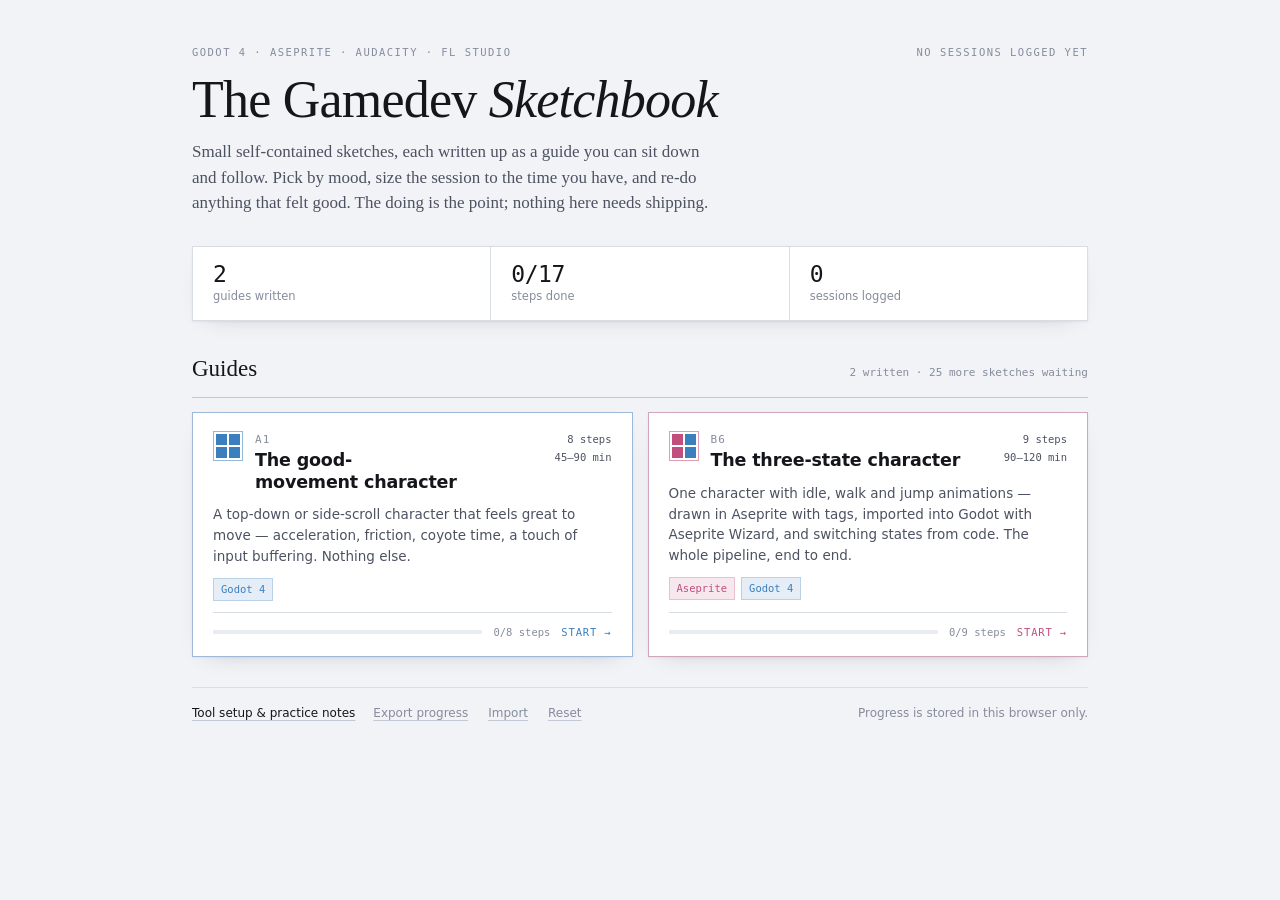
==== commit 9a13a6df: "Rework B6 around walk, and fix a wrong four-frame breakdown Swapping the prep video left the guide o" ====
--- a/index.html
+++ b/index.html
@@ -315,7 +315,7 @@
 
     { id: "B6", m: "B", t: "The three-state character", time: "90–120 min", mins: 120, tools: ["aseprite", "godot"],
       guide: "guides/b6-three-state-character.html", guideSteps: 9,
-      blurb: "One character with idle, run and jump animations — drawn in Aseprite with tags, imported into Godot with Aseprite Wizard, and switching states from code. The whole pipeline, end to end.",
+      blurb: "One character with idle, walk and jump animations — drawn in Aseprite with tags, imported into Godot with Aseprite Wizard, and switching states from code. The whole pipeline, end to end.",
       teach: "Tag discipline, frame economy across three loops, the .aseprite → SpriteFrames pipeline, driving animation from movement state.",
       links: [L("Aseprite Wizard", "https://github.com/viniciusgerevini/godot-aseprite-wizard"), L("AnimatedSprite2D docs", "https://docs.godotengine.org/en/stable/classes/class_animatedsprite2d.html"), L("Aseprite docs — tags", "https://www.aseprite.org/docs/tags/")] },
 
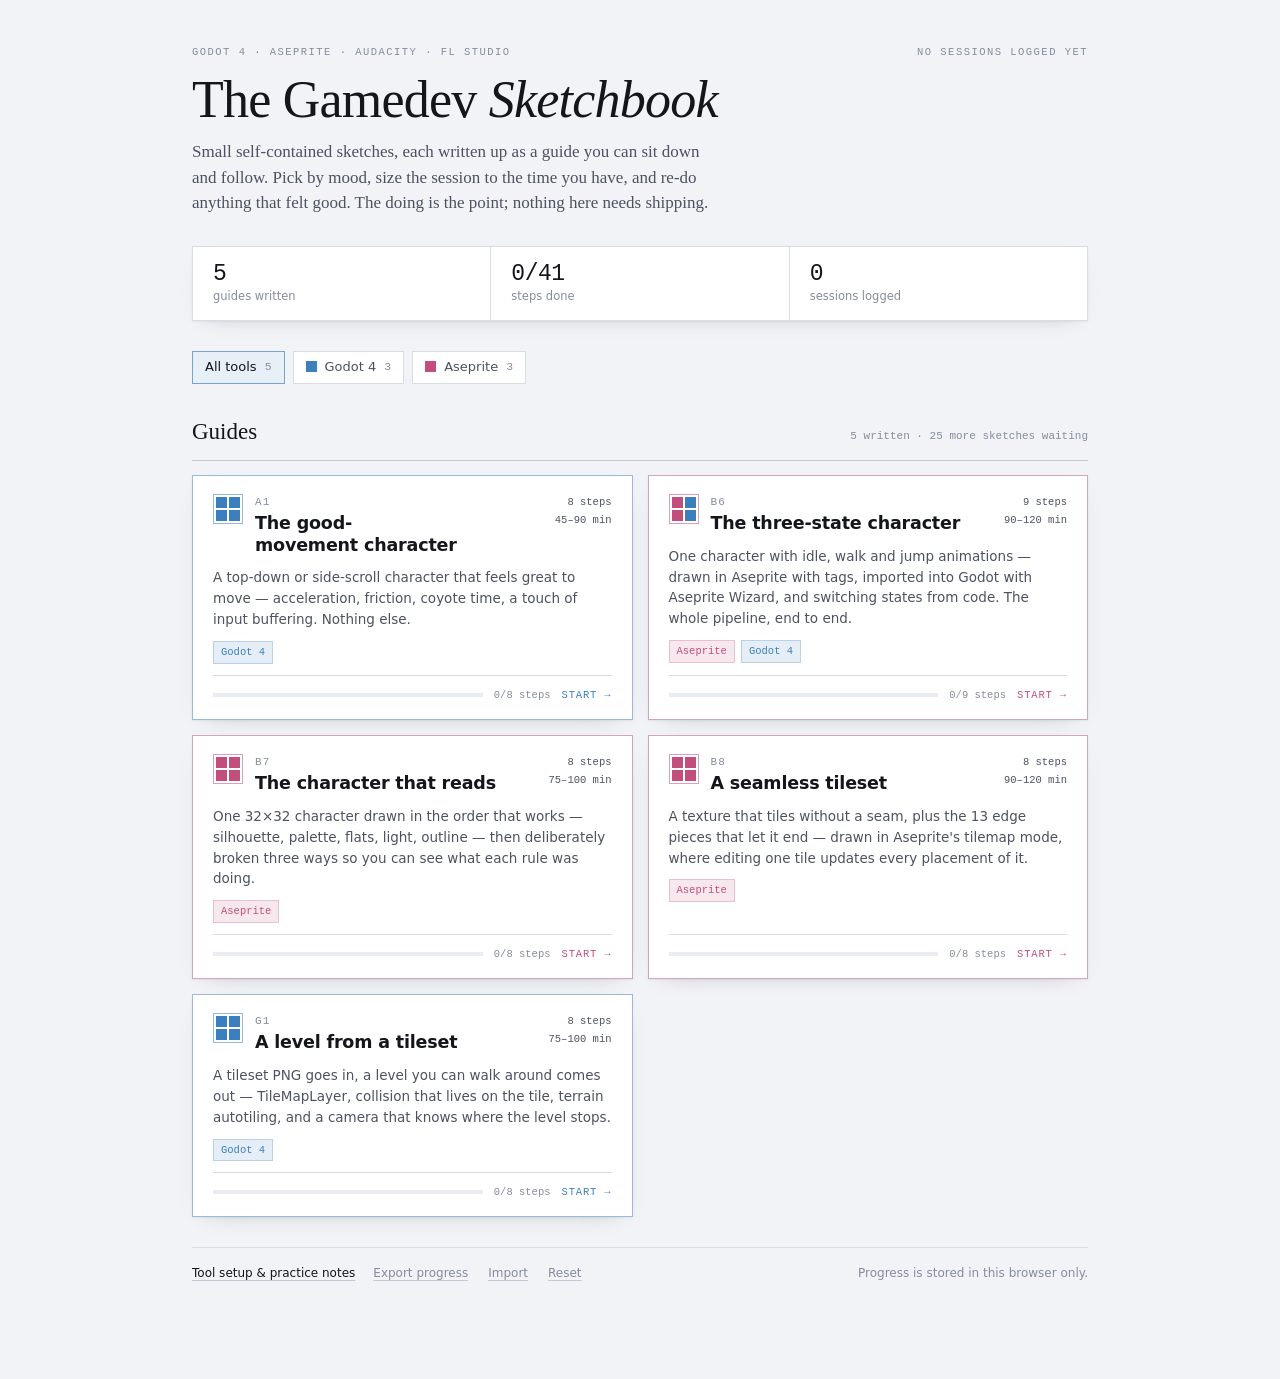
==== commit 1afcf8aa: "Three new guides, and stop guides referencing each other Each guide now assumes a fresh project and " ====
--- a/index.html
+++ b/index.html
@@ -256,7 +256,8 @@
     { id: "C", title: "Audacity + SFX sketches",   blurb: "The generators create, Audacity shapes. Each one ends in a file you could drop into a game." },
     { id: "D", title: "FL Studio game-music sketches", blurb: "Loops, layers and stingers — the game-music idioms your theory background doesn't already cover." },
     { id: "E", title: "Shader sketches",           blurb: "GDShader, one effect at a time, on a sprite you already have." },
-    { id: "F", title: "Toy sketches — all tools",  blurb: "The payoff: one sprite, one sound and one bit of code that together feel great." }
+    { id: "F", title: "Toy sketches — all tools",  blurb: "The payoff: one sprite, one sound and one bit of code that together feel great." },
+    { id: "G", title: "Godot levels & environments", blurb: "Tilesets, tilemaps and the craft of building somewhere to be, rather than something to do." }
   ];
 
   // The full catalogue stays here as the list of sketches a guide could be
@@ -319,6 +320,18 @@
       teach: "Tag discipline, frame economy across three loops, the .aseprite → SpriteFrames pipeline, driving animation from movement state.",
       links: [L("Aseprite Wizard", "https://github.com/viniciusgerevini/godot-aseprite-wizard"), L("AnimatedSprite2D docs", "https://docs.godotengine.org/en/stable/classes/class_animatedsprite2d.html"), L("Aseprite docs — tags", "https://www.aseprite.org/docs/tags/")] },
 
+    { id: "B7", m: "B", t: "The character that reads", time: "75–100 min", mins: 100, tools: ["aseprite"],
+      guide: "guides/b7-character-that-reads.html", guideSteps: 8,
+      blurb: "One 32×32 character drawn in the order that works — silhouette, palette, flats, light, outline — then deliberately broken three ways so you can see what each rule was doing.",
+      teach: "Silhouette-first thinking, the squint test, hue-shifted ramps, one light source, and what an outline is actually for.",
+      links: [L("Saint11's pixel-art articles", "https://saint11.art/pixel_articles/"), L("Lospec palette list", "https://lospec.com/palette-list")] },
+
+    { id: "B8", m: "B", t: "A seamless tileset", time: "90–120 min", mins: 120, tools: ["aseprite"],
+      guide: "guides/b8-seamless-tileset.html", guideSteps: 8,
+      blurb: "A texture that tiles without a seam, plus the 13 edge pieces that let it end — drawn in Aseprite's tilemap mode, where editing one tile updates every placement of it.",
+      teach: "Tiled mode, tilemap layers and tilesets, counting tiles before drawing them, and testing a texture by repeating it.",
+      links: [L("Aseprite — tilemap layers", "https://www.aseprite.org/docs/tilemap/"), L("Aseprite — tiled mode", "https://www.aseprite.org/docs/tiled-mode/")] },
+
     { id: "B5", m: "B", t: "9-slice a panel", time: "20 min", mins: 20, tools: ["aseprite", "godot"],
       blurb: "A UI panel drawn with slices in Aseprite, imported as a 9-patch StyleBox in Godot.",
       teach: "Slices, 9-patch, the UI asset pipeline end to end.",
@@ -397,7 +410,13 @@
     { id: "F4", m: "F", t: "The living torch", time: "30 min", mins: 30, tools: ["godot", "aseprite", "audacity"],
       blurb: "Your six-frame torch (B1) + a looping crackle + a subtle light flicker. One atmospheric object, nothing around it.",
       teach: "Sprite, audio and code atmosphere; looping across two different media at once.",
-      links: [L("PointLight2D docs", "https://docs.godotengine.org/en/stable/classes/class_pointlight2d.html"), L("freesound.org", "https://freesound.org/")] }
+      links: [L("PointLight2D docs", "https://docs.godotengine.org/en/stable/classes/class_pointlight2d.html"), L("freesound.org", "https://freesound.org/")] },
+
+    { id: "G1", m: "G", t: "A level from a tileset", time: "75–100 min", mins: 100, tools: ["godot"],
+      guide: "guides/g1-level-from-a-tileset.html", guideSteps: 8,
+      blurb: "A tileset PNG goes in, a level you can walk around comes out — TileMapLayer, collision that lives on the tile, terrain autotiling, and a camera that knows where the level stops.",
+      teach: "TileSet resources, physics layers, peering bits and terrain sets, layered TileMapLayers, and camera limits.",
+      links: [L("TileMapLayer docs", "https://docs.godotengine.org/en/stable/classes/class_tilemaplayer.html"), L("Using TileSets", "https://docs.godotengine.org/en/stable/tutorials/2d/using_tilesets.html")] }
   ];
 
   /* ── State ───────────────────────────────────────────────── */
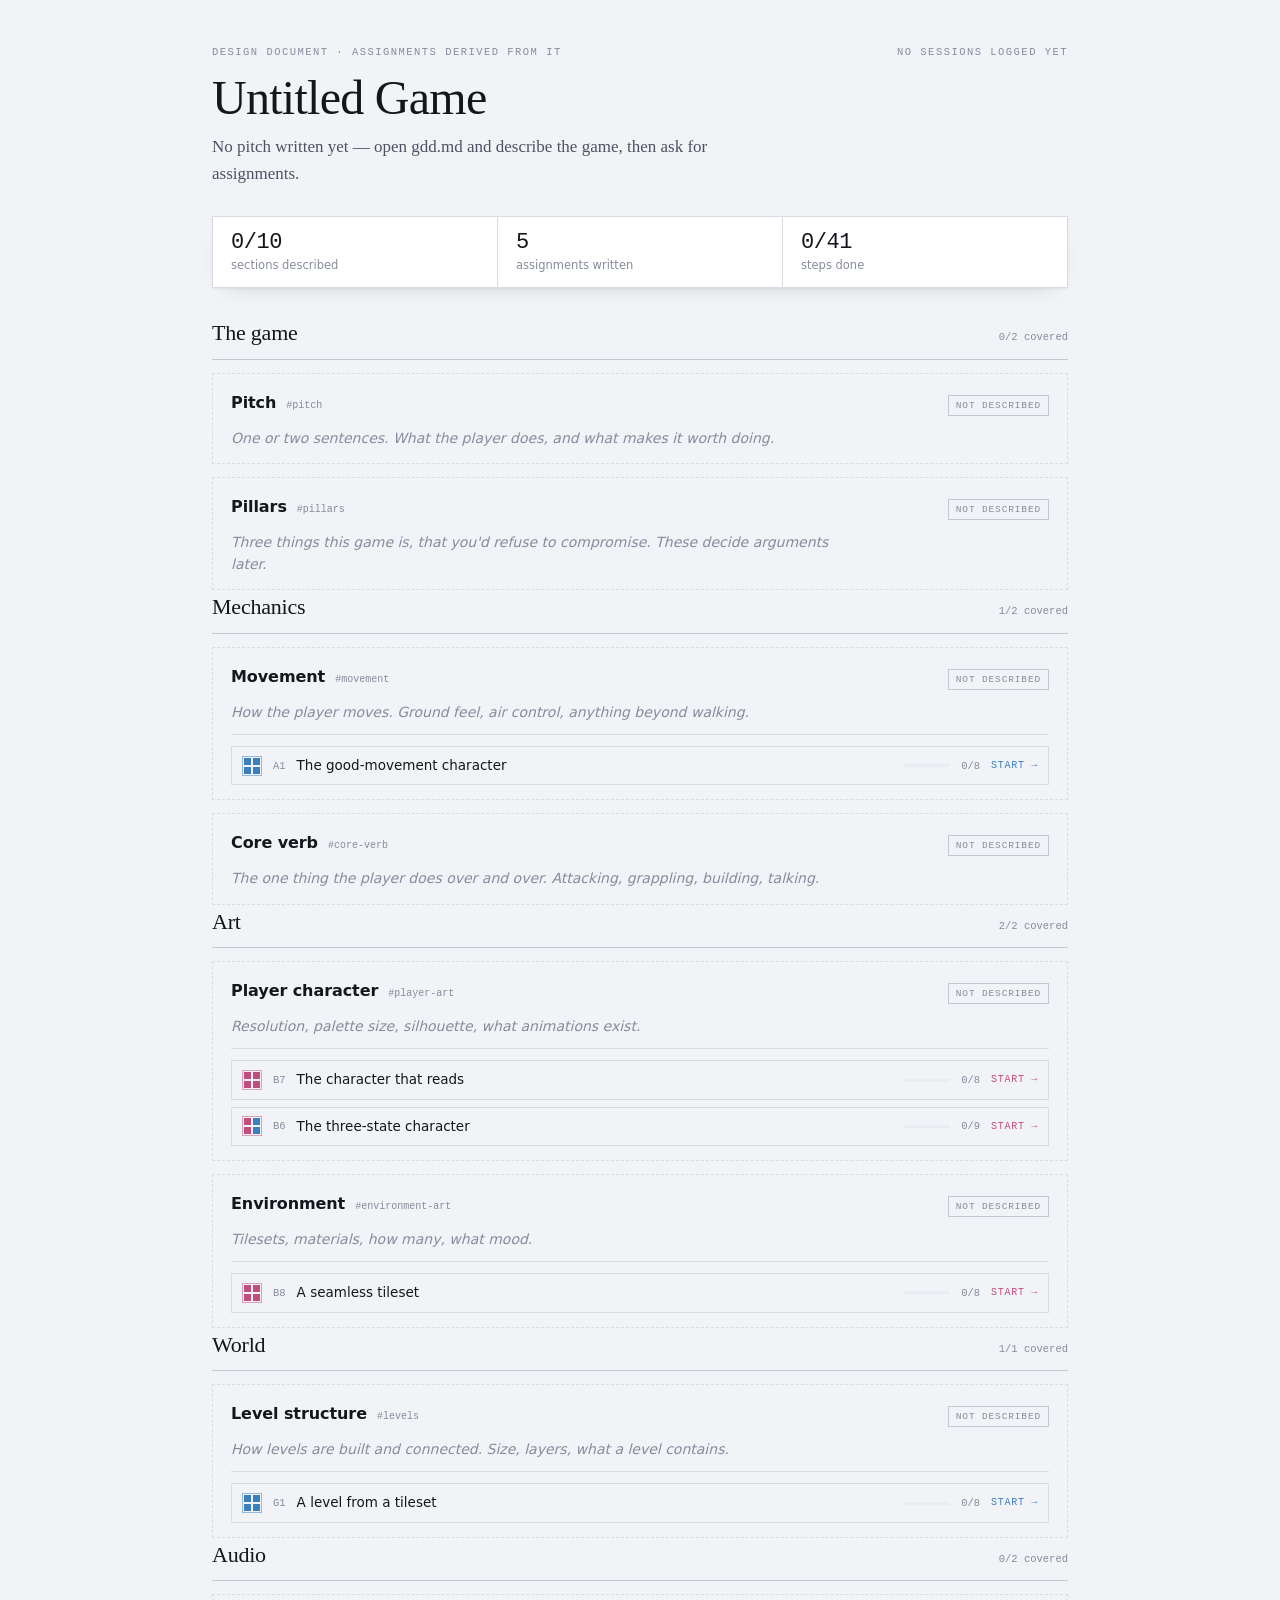
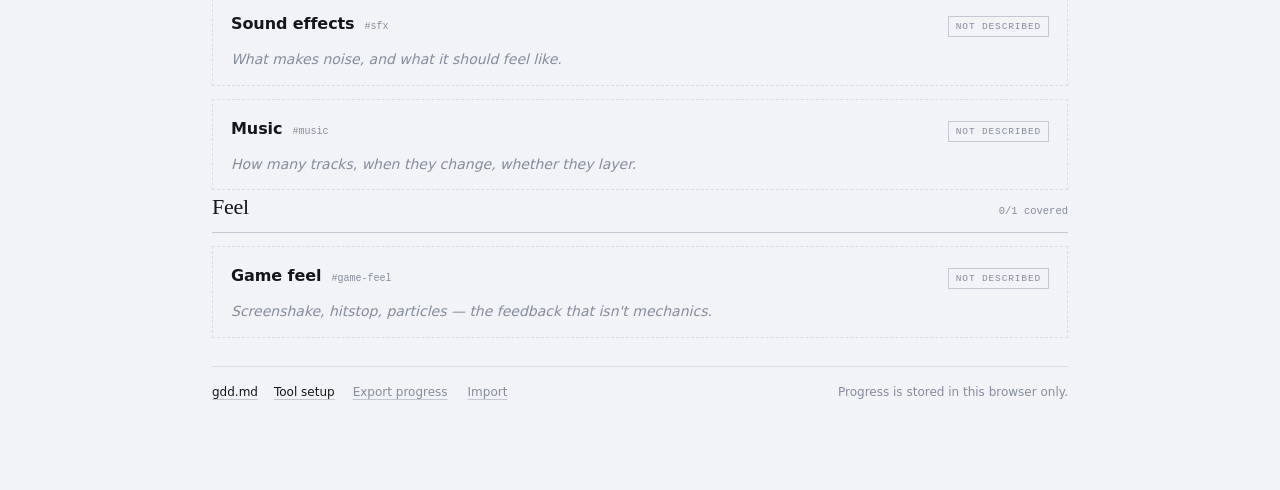
==== commit 0053be83: "Pivot: the design document is now the spine Assignments are derived from gdd.md rather than picked o" ====
--- a/index.html
+++ b/index.html
@@ -4,30 +4,21 @@
 <meta charset="utf-8" />
 <meta name="viewport" content="width=device-width, initial-scale=1" />
 <meta name="color-scheme" content="light dark" />
-<meta name="description" content="Step-by-step practice guides for small gamedev sketches across Godot 4, Aseprite, Audacity and FL Studio." />
+<meta name="description" content="A game design document, and the assignments derived from it." />
 <link rel="icon" href="data:image/svg+xml,%3Csvg xmlns='http://www.w3.org/2000/svg' viewBox='0 0 32 32'%3E%3Ctext y='26' font-size='26'%3E%F0%9F%8E%9B%EF%B8%8F%3C/text%3E%3C/svg%3E" />
-<title>The Gamedev Sketchbook</title>
+<title>The Game — design document &amp; assignments</title>
 
 <style>
   :root {
-    --ground:      #F1F3F7;
-    --panel:       #FFFFFF;
-    --panel-2:     #E9ECF2;
-    --ink:         #14161B;
-    --ink-2:       #4C5261;
-    --ink-3:       #858C9C;
-    --rule:        #D8DCE5;
-    --rule-strong: #C2C8D4;
-    --focus:       #3B7FBF;
-    --shadow:      0 1px 2px rgba(20, 22, 27, .06), 0 8px 24px -16px rgba(20, 22, 27, .28);
-    --c-godot:    #3B7FBF;
-    --c-aseprite: #C24E7D;
-    --c-audacity: #17877C;
-    --c-fl:       #7452CC;
-    --c-shader:   #A96B12;
+    --ground: #F1F3F7; --panel: #FFFFFF; --panel-2: #E9ECF2;
+    --ink: #14161B; --ink-2: #4C5261; --ink-3: #858C9C;
+    --rule: #D8DCE5; --rule-strong: #C2C8D4; --focus: #3B7FBF;
+    --shadow: 0 1px 2px rgba(20,22,27,.06), 0 8px 24px -16px rgba(20,22,27,.28);
+    --c-godot: #3B7FBF; --c-aseprite: #C24E7D; --c-audacity: #17877C;
+    --c-fl: #7452CC; --c-shader: #A96B12; --c-done: #1F7A4D;
     --serif: "Iowan Old Style", "Charter", "Palatino Linotype", Palatino, Georgia, serif;
-    --sans:  "Avenir Next", "Segoe UI", system-ui, -apple-system, sans-serif;
-    --mono:  ui-monospace, "SF Mono", SFMono-Regular, Menlo, Consolas, monospace;
+    --sans: "Avenir Next", "Segoe UI", system-ui, -apple-system, sans-serif;
+    --mono: ui-monospace, "SF Mono", SFMono-Regular, Menlo, Consolas, monospace;
   }
   @media (prefers-color-scheme: dark) {
     :root {
@@ -36,7 +27,7 @@
       --rule: #262C36; --rule-strong: #39414F; --focus: #79B4EA;
       --shadow: 0 1px 2px rgba(0,0,0,.4), 0 10px 30px -18px rgba(0,0,0,.9);
       --c-godot: #6FB0E8; --c-aseprite: #E886B4; --c-audacity: #45C4B6;
-      --c-fl: #A98CF0; --c-shader: #E0A44E;
+      --c-fl: #A98CF0; --c-shader: #E0A44E; --c-done: #4CC38A;
     }
   }
   :root[data-theme="dark"] {
@@ -45,7 +36,7 @@
     --rule: #262C36; --rule-strong: #39414F; --focus: #79B4EA;
     --shadow: 0 1px 2px rgba(0,0,0,.4), 0 10px 30px -18px rgba(0,0,0,.9);
     --c-godot: #6FB0E8; --c-aseprite: #E886B4; --c-audacity: #45C4B6;
-    --c-fl: #A98CF0; --c-shader: #E0A44E;
+    --c-fl: #A98CF0; --c-shader: #E0A44E; --c-done: #4CC38A;
   }
   :root[data-theme="light"] {
     --ground: #F1F3F7; --panel: #FFFFFF; --panel-2: #E9ECF2;
@@ -53,48 +44,33 @@
     --rule: #D8DCE5; --rule-strong: #C2C8D4; --focus: #3B7FBF;
     --shadow: 0 1px 2px rgba(20,22,27,.06), 0 8px 24px -16px rgba(20,22,27,.28);
     --c-godot: #3B7FBF; --c-aseprite: #C24E7D; --c-audacity: #17877C;
-    --c-fl: #7452CC; --c-shader: #A96B12;
+    --c-fl: #7452CC; --c-shader: #A96B12; --c-done: #1F7A4D;
   }
 
   * { box-sizing: border-box; }
-
   body {
     margin: 0; background: var(--ground); color: var(--ink);
-    font-family: var(--sans); font-size: 15px; line-height: 1.55;
+    font-family: var(--sans); font-size: 15px; line-height: 1.58;
     -webkit-font-smoothing: antialiased;
   }
-  .page { max-width: 940px; margin: 0 auto; padding: 44px 22px 96px; display: flex; flex-direction: column; gap: 30px; }
+  .page { max-width: 900px; margin: 0 auto; padding: 44px 22px 96px; display: flex; flex-direction: column; gap: 28px; }
   h1, h2, h3 { margin: 0; text-wrap: balance; font-weight: 600; }
   p { margin: 0; }
   a { color: inherit; }
   :focus-visible { outline: 2px solid var(--focus); outline-offset: 2px; }
-
-  .eyebrow {
-    font-family: var(--mono); font-size: 10.5px; letter-spacing: .14em;
-    text-transform: uppercase; color: var(--ink-3);
-  }
-
-  /* ── Masthead ─────────────────────────────────────────────── */
-  .masthead { display: flex; flex-direction: column; gap: 13px; }
+  .eyebrow { font-family: var(--mono); font-size: 10.5px; letter-spacing: .14em; text-transform: uppercase; color: var(--ink-3); }
+
+  /* Masthead */
+  .masthead { display: flex; flex-direction: column; gap: 12px; }
   .mast-top { display: flex; justify-content: space-between; align-items: baseline; gap: 16px; flex-wrap: wrap; }
-  .masthead h1 {
-    font-family: var(--serif); font-weight: 400;
-    font-size: clamp(34px, 5.2vw, 52px); line-height: 1.02; letter-spacing: -.015em;
-  }
-  .masthead h1 em { font-style: italic; }
-  .standfirst { font-family: var(--serif); font-size: 17px; line-height: 1.5; color: var(--ink-2); max-width: 62ch; }
-
-  /* ── Stats ────────────────────────────────────────────────── */
-  .stats {
-    display: flex; background: var(--panel);
-    border: 1px solid var(--rule); box-shadow: var(--shadow);
-  }
-  .stat { padding: 14px 20px; display: flex; flex-direction: column; gap: 1px; flex: 1; }
+  .masthead h1 { font-family: var(--serif); font-weight: 400; font-size: clamp(32px, 5vw, 48px); line-height: 1.03; letter-spacing: -.015em; }
+  .standfirst { font-family: var(--serif); font-size: 17px; color: var(--ink-2); max-width: 62ch; }
+
+  /* Stats */
+  .stats { display: flex; background: var(--panel); border: 1px solid var(--rule); box-shadow: var(--shadow); }
+  .stat { padding: 13px 18px; display: flex; flex-direction: column; gap: 1px; flex: 1; }
   .stat + .stat { border-left: 1px solid var(--rule); }
-  .stat b {
-    font-family: var(--mono); font-size: 23px; font-weight: 500;
-    letter-spacing: -.02em; font-variant-numeric: tabular-nums; line-height: 1.15;
-  }
+  .stat b { font-family: var(--mono); font-size: 22px; font-weight: 500; letter-spacing: -.02em; font-variant-numeric: tabular-nums; line-height: 1.15; }
   .stat span { font-size: 11.5px; color: var(--ink-3); }
   @media (max-width: 620px) {
     .stats { flex-wrap: wrap; }
@@ -103,88 +79,63 @@
     .stat:nth-child(n+3) { border-top: 1px solid var(--rule); }
   }
 
-  /* ── Filters (only once there are enough guides to need them) ─ */
-  .chips { display: flex; gap: 8px; flex-wrap: wrap; }
-  .chips[hidden] { display: none; }
-  .chip {
-    position: relative; display: flex; align-items: center; gap: 8px;
-    padding: 7px 12px 9px; background: var(--panel); border: 1px solid var(--rule);
-    color: var(--ink-2); font-family: var(--sans); font-size: 13px; cursor: pointer; overflow: hidden;
-  }
-  .chip:hover { border-color: var(--rule-strong); color: var(--ink); }
-  .chip[aria-pressed="true"] {
-    color: var(--ink);
-    border-color: color-mix(in srgb, var(--tint) 60%, var(--rule));
-    background: color-mix(in srgb, var(--tint) 12%, var(--panel));
-  }
-  .chip .sw { width: 11px; height: 11px; background: var(--tint); flex: none; }
-  .chip .ct { font-family: var(--mono); font-size: 11.5px; color: var(--ink-3); font-variant-numeric: tabular-nums; }
-  .chip.plain .sw { display: none; }
-
-  /* ── Guide cards ──────────────────────────────────────────── */
-  .guides { display: flex; flex-direction: column; gap: 14px; }
-  .guides-head { display: flex; justify-content: space-between; align-items: baseline; gap: 12px; flex-wrap: wrap; border-bottom: 1px solid var(--rule-strong); padding-bottom: 10px; }
-  .guides-head h2 { font-family: var(--serif); font-size: 23px; font-weight: 400; }
-  .guides-head span { font-family: var(--mono); font-size: 11px; color: var(--ink-3); }
-
-  .guide-cards { display: grid; grid-template-columns: repeat(2, minmax(0, 1fr)); gap: 15px; }
-  @media (max-width: 820px) { .guide-cards { grid-template-columns: 1fr; } }
-
-  a.guide-card {
-    display: flex; flex-direction: column; gap: 11px; padding: 18px 20px 16px;
-    background: var(--panel); text-decoration: none;
-    border: 1px solid color-mix(in srgb, var(--tint) 38%, var(--rule));
-    box-shadow: var(--shadow);
-    transition: border-color .15s ease, transform .12s ease;
-  }
-  a.guide-card:hover { border-color: var(--tint); transform: translateY(-2px); }
-  a.guide-card[hidden] { display: none; }
-
-  .gc-top { display: flex; gap: 12px; align-items: flex-start; }
-  .gc-mark {
-    flex: none; width: 30px; height: 30px; padding: 2px;
-    display: grid; grid-template-columns: 1fr 1fr; grid-template-rows: 1fr 1fr; gap: 2px;
-    border: 1px solid color-mix(in srgb, var(--tint) 55%, transparent);
-  }
-  .gc-mark i { background: var(--px); }
-  .gc-headline { display: flex; flex-direction: column; gap: 2px; flex: 1; min-width: 0; }
-  .gc-id { font-family: var(--mono); font-size: 11px; letter-spacing: .1em; color: var(--ink-3); }
-  .gc-headline h3 { font-size: 17.5px; letter-spacing: -.01em; line-height: 1.25; }
-  .gc-meta {
-    flex: none; font-family: var(--mono); font-size: 10.5px; color: var(--ink-2);
-    text-align: right; line-height: 1.7; font-variant-numeric: tabular-nums;
-  }
-  a.guide-card p.teach { font-size: 13.5px; color: var(--ink-2); }
-  .gc-tags { display: flex; gap: 6px; flex-wrap: wrap; }
-  .gc-tag {
-    font-family: var(--mono); font-size: 10.5px; padding: 2px 7px; color: var(--tone);
-    background: color-mix(in srgb, var(--tone) 13%, transparent);
-    border: 1px solid color-mix(in srgb, var(--tone) 26%, transparent);
-  }
-  .gc-foot { margin-top: auto; padding-top: 11px; border-top: 1px solid var(--rule); display: flex; align-items: center; gap: 11px; }
-  .gc-bar { flex: 1; height: 4px; background: var(--panel-2); position: relative; }
-  .gc-bar i { position: absolute; inset: 0 auto 0 0; background: var(--tint); display: block; }
-  .gc-progress { font-family: var(--mono); font-size: 10.5px; color: var(--ink-3); font-variant-numeric: tabular-nums; white-space: nowrap; }
-  .gc-open { font-family: var(--mono); font-size: 10.5px; letter-spacing: .08em; text-transform: uppercase; color: var(--tint); white-space: nowrap; }
-
-  .empty { padding: 30px 0; color: var(--ink-3); font-family: var(--serif); font-size: 16px; }
-  .empty[hidden] { display: none; }
-
-  /* ── Footer ───────────────────────────────────────────────── */
-  footer {
-    border-top: 1px solid var(--rule); padding-top: 16px;
-    display: flex; justify-content: space-between; gap: 14px 20px; flex-wrap: wrap;
-    font-size: 12px; color: var(--ink-3); align-items: center;
-  }
+  /* GDD areas and features */
+  .area { display: flex; flex-direction: column; gap: 13px; }
+  .area-head { display: flex; align-items: baseline; gap: 12px; border-bottom: 1px solid var(--rule-strong); padding-bottom: 8px; }
+  .area-head h2 { font-family: var(--serif); font-size: 22px; font-weight: 400; letter-spacing: -.01em; }
+  .area-head .count { font-family: var(--mono); font-size: 10.5px; color: var(--ink-3); margin-left: auto; white-space: nowrap; }
+
+  .feature { background: var(--panel); border: 1px solid var(--rule); padding: 16px 18px 14px; display: flex; flex-direction: column; gap: 11px; }
+  .feature.undescribed { border-style: dashed; background: transparent; }
+  .f-head { display: flex; align-items: baseline; gap: 10px; flex-wrap: wrap; }
+  .f-head h3 { font-size: 16px; letter-spacing: -.005em; }
+  .f-id { font-family: var(--mono); font-size: 10px; color: var(--ink-3); }
+  .chip-state {
+    font-family: var(--mono); font-size: 9.5px; letter-spacing: .09em; text-transform: uppercase;
+    padding: 2px 7px; border: 1px solid; margin-left: auto; white-space: nowrap;
+  }
+  .chip-state.todo { color: var(--ink-3); border-color: var(--rule-strong); }
+  .chip-state.gap  { color: var(--c-shader); border-color: color-mix(in srgb, var(--c-shader) 45%, transparent); background: color-mix(in srgb, var(--c-shader) 10%, transparent); }
+  .chip-state.ok   { color: var(--c-done); border-color: color-mix(in srgb, var(--c-done) 45%, transparent); background: color-mix(in srgb, var(--c-done) 10%, transparent); }
+
+  .prose { display: flex; flex-direction: column; gap: 8px; font-size: 14px; color: var(--ink-2); }
+  .prose p { max-width: 68ch; }
+  .prose em { color: var(--ink-3); }
+  .prose ul { margin: 0; padding-left: 19px; display: flex; flex-direction: column; gap: 4px; }
+  .prose code { font-family: var(--mono); font-size: 12.3px; background: var(--panel-2); padding: 1px 4px; color: var(--ink); }
+  .prose blockquote { margin: 0; padding: 10px 14px; border-left: 3px solid var(--rule-strong); color: var(--ink-3); font-size: 13.5px; background: var(--panel-2); }
+  .prose a { color: var(--ink); text-decoration-color: var(--rule-strong); text-underline-offset: 3px; }
+
+  /* Assignments */
+  .assigns { display: flex; flex-direction: column; gap: 7px; border-top: 1px solid var(--rule); padding-top: 11px; }
+  a.assign {
+    display: flex; align-items: center; gap: 11px; text-decoration: none;
+    padding: 8px 10px; border: 1px solid var(--rule); background: var(--ground);
+    transition: border-color .15s ease, transform .1s ease;
+  }
+  a.assign:hover { border-color: var(--tint); transform: translateX(2px); }
+  .a-mark { flex: none; width: 20px; height: 20px; padding: 1px; display: grid; grid-template-columns: 1fr 1fr; grid-template-rows: 1fr 1fr; gap: 2px; border: 1px solid color-mix(in srgb, var(--tint) 50%, transparent); }
+  .a-mark i { background: var(--px); }
+  .a-id { font-family: var(--mono); font-size: 10.5px; color: var(--ink-3); flex: none; }
+  .a-title { font-size: 13.5px; color: var(--ink); flex: 1; min-width: 0; }
+  .a-prog { font-family: var(--mono); font-size: 10.5px; color: var(--ink-3); font-variant-numeric: tabular-nums; white-space: nowrap; }
+  .a-open { font-family: var(--mono); font-size: 10px; letter-spacing: .07em; text-transform: uppercase; color: var(--tint); white-space: nowrap; }
+  .a-bar { flex: none; width: 46px; height: 3px; background: var(--panel-2); position: relative; }
+  .a-bar i { position: absolute; inset: 0 auto 0 0; background: var(--tint); display: block; }
+  @media (max-width: 620px) { .a-bar, .a-prog { display: none; } }
+
+  .none { font-family: var(--mono); font-size: 11px; color: var(--ink-3); padding: 3px 0; }
+  .none b { color: var(--c-shader); font-weight: 400; }
+
+  /* Footer */
+  footer { border-top: 1px solid var(--rule); padding-top: 16px; display: flex; justify-content: space-between; gap: 14px 20px; flex-wrap: wrap; font-size: 12px; color: var(--ink-3); align-items: center; }
   footer .links { display: flex; gap: 16px; flex-wrap: wrap; align-items: center; }
   footer a { color: var(--ink); text-decoration-color: var(--rule-strong); text-underline-offset: 3px; }
-  .linkbtn {
-    background: none; border: 0; padding: 2px; font-family: var(--sans); font-size: 12px;
-    color: var(--ink-3); cursor: pointer; text-decoration: underline;
-    text-underline-offset: 3px; text-decoration-color: var(--rule-strong);
-  }
+  .linkbtn { background: none; border: 0; padding: 2px; font-family: var(--sans); font-size: 12px; color: var(--ink-3); cursor: pointer; text-decoration: underline; text-underline-offset: 3px; text-decoration-color: var(--rule-strong); }
   .linkbtn:hover { color: var(--ink); }
 
+  .loading, .failed { font-family: var(--serif); font-size: 16px; color: var(--ink-3); padding: 30px 0; }
+  .failed code { font-family: var(--mono); font-size: 12.5px; background: var(--panel-2); padding: 1px 5px; }
   @media (prefers-reduced-motion: reduce) { * { transition: none !important; } }
 </style>
 </head>
@@ -195,41 +146,30 @@
 
   <header class="masthead">
     <div class="mast-top">
-      <span class="eyebrow">Godot 4 · Aseprite · Audacity · FL Studio</span>
+      <span class="eyebrow">Design document · assignments derived from it</span>
       <span class="eyebrow" id="lastSession">—</span>
     </div>
-    <h1>The Gamedev <em>Sketchbook</em></h1>
-    <p class="standfirst">Small self-contained sketches, each written up as a guide you can sit down
-      and follow. Pick by mood, size the session to the time you have, and re-do anything that felt
-      good. The doing is the point; nothing here needs shipping.</p>
+    <h1 id="gameTitle">…</h1>
+    <p class="standfirst" id="gamePitch"></p>
   </header>
 
-  <section class="stats" aria-label="Progress">
-    <div class="stat"><b id="statGuides">0</b><span>guides written</span></div>
+  <section class="stats" aria-label="Coverage">
+    <div class="stat"><b id="statDescribed">0/0</b><span>sections described</span></div>
+    <div class="stat"><b id="statAssign">0</b><span>assignments written</span></div>
     <div class="stat"><b id="statSteps">0/0</b><span>steps done</span></div>
-    <div class="stat"><b id="statReps">0</b><span>sessions logged</span></div>
   </section>
 
-  <div class="chips" id="toolChips" hidden></div>
-
-  <section class="guides">
-    <div class="guides-head">
-      <h2>Guides</h2>
-      <span id="guideCount"></span>
-    </div>
-    <div class="guide-cards" id="guideCards"></div>
-    <p class="empty" id="emptyState" hidden>No guide matches that filter.</p>
-  </section>
+  <div id="doc"><p class="loading">Reading the design document…</p></div>
 
   <footer>
     <div class="links">
-      <a href="setup.html">Tool setup &amp; practice notes</a>
+      <a href="gdd.md">gdd.md</a>
+      <a href="setup.html">Tool setup</a>
       <button type="button" class="linkbtn" id="btnExport">Export progress</button>
       <button type="button" class="linkbtn" id="btnImport">Import</button>
-      <button type="button" class="linkbtn" id="btnReset">Reset</button>
       <input type="file" id="fileInput" accept="application/json" hidden />
     </div>
-    <span id="footNote">Progress is stored in this browser only.</span>
+    <span>Progress is stored in this browser only.</span>
   </footer>
 
 </div>
@@ -238,400 +178,324 @@
 (() => {
   "use strict";
 
-const TOOLS = {
-    godot:    { name: "Godot 4",   sub: "engine, GDScript, scene tree", varName: "--c-godot" },
-    aseprite: { name: "Aseprite",  sub: "pixel art and animation",      varName: "--c-aseprite" },
-    audacity: { name: "Audacity",  sub: "SFX editing + free generators", varName: "--c-audacity" },
-    fl:       { name: "FL Studio", sub: "game music and chiptune",      varName: "--c-fl" },
-    shader:   { name: "Shaders",   sub: "GDShader — lives inside Godot", varName: "--c-shader" }
+  const TOOLS = {
+    godot:    { name: "Godot 4",   varName: "--c-godot" },
+    aseprite: { name: "Aseprite",  varName: "--c-aseprite" },
+    audacity: { name: "Audacity",  varName: "--c-audacity" },
+    fl:       { name: "FL Studio", varName: "--c-fl" },
+    shader:   { name: "Shaders",   varName: "--c-shader" }
   };
 
-const L = (label, url) => ({ label, url, kind: "link" });
-  const YT = (label, q) => ({ label, url: "https://www.youtube.com/results?search_query=" + encodeURIComponent(q), kind: "search" });
-  const WEB = (label, q) => ({ label, url: "https://www.google.com/search?q=" + encodeURIComponent(q), kind: "search" });
-
-const MODULES = [
-    { id: "A", title: "Godot game-feel sketches",  blurb: "Make one thing feel good, and nothing else. No goal, no enemies, no game." },
-    { id: "B", title: "Aseprite sketches",         blurb: "Small finished pieces — frame economy, palette discipline, and the pipeline into Godot." },
-    { id: "C", title: "Audacity + SFX sketches",   blurb: "The generators create, Audacity shapes. Each one ends in a file you could drop into a game." },
-    { id: "D", title: "FL Studio game-music sketches", blurb: "Loops, layers and stingers — the game-music idioms your theory background doesn't already cover." },
-    { id: "E", title: "Shader sketches",           blurb: "GDShader, one effect at a time, on a sprite you already have." },
-    { id: "F", title: "Toy sketches — all tools",  blurb: "The payoff: one sprite, one sound and one bit of code that together feel great." },
-    { id: "G", title: "Godot levels & environments", blurb: "Tilesets, tilemaps and the craft of building somewhere to be, rather than something to do." }
+  // Assignments. `gdd` lists the design-document section ids each one serves —
+  // that is what places it on this page, and what makes a gap visible when a
+  // section has none.
+  const ASSIGNMENTS = [
+    { id: "A1", t: "The good-movement character", time: "45–90 min", tools: ["godot"],
+      gdd: ["movement"], guide: "guides/a1-good-movement.html", steps: 8,
+      blurb: "Acceleration, friction, a jump derived from height and time, coyote time and input buffering — then a tuning session." },
+
+    { id: "B7", t: "The character that reads", time: "75–100 min", tools: ["aseprite"],
+      gdd: ["player-art"], guide: "guides/b7-character-that-reads.html", steps: 8,
+      blurb: "One 32×32 character in five passes — silhouette, palette, flats, light, outline — then broken three ways to see what each rule was doing." },
+
+    { id: "B6", t: "The three-state character", time: "90–120 min", tools: ["aseprite", "godot"],
+      gdd: ["player-art"], guide: "guides/b6-three-state-character.html", steps: 9,
+      blurb: "Idle, walk and jump animations, tagged in Aseprite, imported with Aseprite Wizard, and switched from movement state in code." },
+
+    { id: "B8", t: "A seamless tileset", time: "90–120 min", tools: ["aseprite"],
+      gdd: ["environment-art"], guide: "guides/b8-seamless-tileset.html", steps: 8,
+      blurb: "A texture that tiles without a seam plus the 13 edge pieces that let it end, drawn in Aseprite's tilemap mode." },
+
+    { id: "G1", t: "A level from a tileset", time: "75–100 min", tools: ["godot"],
+      gdd: ["levels"], guide: "guides/g1-level-from-a-tileset.html", steps: 8,
+      blurb: "TileMapLayer, collision that lives on the tile, terrain autotiling, layered depth and camera limits." }
   ];
 
-  // The full catalogue stays here as the list of sketches a guide could be
-  // written for — only the ones with a `guide` field are shown on this page.
-const SKETCHES = [
-    { id: "A1", m: "A", t: "The good-movement character", time: "45–90 min", mins: 90, tools: ["godot"],
-      guide: "guides/a1-good-movement.html", guideSteps: 8,
-      blurb: "A top-down or side-scroll character that feels great to move — acceleration, friction, coyote time, a touch of input buffering. Nothing else.",
-      teach: "_physics_process, the input map, tuning constants by feel, @export for live tweaking.",
-      links: [L("CharacterBody2D docs", "https://docs.godotengine.org/en/stable/classes/class_characterbody2d.html"), YT("Coding Quests — Game Juice in Godot 4", "Coding Quests Game Juice in Godot 4"), L("The Art of Screenshake", "https://www.youtube.com/watch?v=AJdEqssNZ-U")] },
-
-    { id: "A2", m: "A", t: "Screenshake that feels good", time: "30 min", mins: 30, tools: ["godot"],
-      blurb: "A decaying camera shake where a light action requests a little and a heavy one requests a lot — strongest request wins. Make it toggleable; it's a motion-sickness trigger for some people.",
-      teach: "Phantom Camera / Camera2D, tweens, noise-driven offset, accessibility as a default.",
-      links: [YT("Quality screen shake in Godot 4", "Quality Screen Shake in Godot 4.4"), L("Phantom Camera", "https://github.com/ramokz/phantom-camera"), WEB("Juicee plugin — read the source", "Juicee godot game feel plugin github Kelpekk")] },
-
-    { id: "A3", m: "A", t: "Hitstop", time: "20 min", mins: 20, tools: ["godot"],
-      blurb: "Freeze the game for ~80 ms on impact using a timer that ignores time_scale, then snap back.",
-      teach: "Engine.time_scale, frame-independent timers, why a pause reads as connection.",
-      links: [L("Timer — process callback & ignore_time_scale", "https://docs.godotengine.org/en/stable/classes/class_timer.html"), YT("Hit stop in Godot 4", "hitstop hit stop godot 4 tutorial")] },
-
-    { id: "A4", m: "A", t: "Squash & stretch on landing", time: "30 min", mins: 30, tools: ["godot"],
-      blurb: "Drive a sprite's scale with a small damped spring so the squash overshoots into a stretch and settles.",
-      teach: "Tweens vs springs, overshoot, Disney's first principle written as code.",
-      links: [L("Tween docs", "https://docs.godotengine.org/en/stable/classes/class_tween.html"), YT("Godot 4 Tween tutorial — Coding Quests", "Coding Quests Godot 4 Tween Tutorial")] },
-
-    { id: "A5", m: "A", t: "One satisfying particle burst", time: "30 min", mins: 30, tools: ["godot"],
-      blurb: "A self-freeing GPUParticles2D burst — dust or coin sparkle — that fires everything at once and cleans itself up.",
-      teach: "Particle systems, one-shot emission, objects that manage their own lifetime.",
-      links: [L("GPUParticles2D docs", "https://docs.godotengine.org/en/stable/classes/class_gpuparticles2d.html"), YT("Godot 4 particles one shot burst", "godot 4 GPUParticles2D one shot burst tutorial")] },
-
-    { id: "A6", m: "A", t: "Tween sampler", time: "30 min", mins: 30, tools: ["godot"],
-      blurb: "Animate one UI element five ways — position, scale, rotation, modulate, and a sub-property like modulate:a — each with a different transition and ease.",
-      teach: "The Godot 4 Tween API and an intuition for easing curves.",
-      links: [L("Tween docs", "https://docs.godotengine.org/en/stable/classes/class_tween.html"), L("Tweens tutorial (official docs)", "https://docs.godotengine.org/en/stable/tutorials/animation/index.html")] },
-
-    { id: "B1", m: "B", t: "Six-frame torch loop", time: "30–45 min", mins: 45, tools: ["aseprite"],
-      blurb: "A torch or candle flame in exactly six frames that loops seamlessly. Onion skinning on.",
-      teach: "Frame economy, looping animation, onion skinning.",
-      links: [L("Saint11 pixel-art articles", "https://saint11.art/pixel_articles/"), YT("MortMort — Aseprite guide for beginners", "MortMort Aseprite Guide for Beginners Pixel Art Tutorial")] },
-
-    { id: "B2", m: "B", t: "16-tile autotiling set", time: "60–90 min", mins: 90, tools: ["aseprite", "godot"],
-      blurb: "A 16-tile tileset (or terrain set) that autotiles correctly in Godot's TileMapLayer. The full loop, art through import.",
-      teach: "Aseprite 1.3 tileset features, Godot terrain sets and peering bits, the Aseprite→Godot tileset pipeline.",
-      links: [YT("AdamCYounis — Aseprite 1.3 tileset workflow", "AdamCYounis Revisiting my tileset workflow for Aseprite 1.3"), L("TileMapLayer docs", "https://docs.godotengine.org/en/stable/classes/class_tilemaplayer.html"), L("Better Terrain (if built-in terrains fight you)", "https://github.com/Portponky/better-terrain")] },
-
-    { id: "B3", m: "B", t: "One palette, one scene", time: "45 min", mins: 45, tools: ["aseprite"],
-      blurb: "Build and lock a 16-colour palette, then paint a small prop or character using only it. No sneaking in a 17th.",
-      teach: "Palette discipline, colour ramps, constraint as a creative tool.",
-      links: [L("Saint11 — colour theory & palette articles", "https://saint11.art/pixel_articles/"), YT("Brandon James Greer — palettes", "Brandon James Greer pixel art palette tutorial")] },
-
-    { id: "B4", m: "B", t: "Sub-pixel walk cycle", time: "60 min", mins: 60, tools: ["aseprite"],
-      blurb: "A 4–8 frame walk cycle with real attention to sub-pixel movement and anticipation.",
-      teach: "Animation principles at pixel scale — frame counts, readability, snappiness.",
-      links: [YT("AdamCYounis — pixel art animation", "AdamCYounis pixel art walk cycle animation tutorial"), L("Saint11 — animation articles", "https://saint11.art/pixel_articles/")] },
-
-    { id: "B6", m: "B", t: "The three-state character", time: "90–120 min", mins: 120, tools: ["aseprite", "godot"],
-      guide: "guides/b6-three-state-character.html", guideSteps: 9,
-      blurb: "One character with idle, walk and jump animations — drawn in Aseprite with tags, imported into Godot with Aseprite Wizard, and switching states from code. The whole pipeline, end to end.",
-      teach: "Tag discipline, frame economy across three loops, the .aseprite → SpriteFrames pipeline, driving animation from movement state.",
-      links: [L("Aseprite Wizard", "https://github.com/viniciusgerevini/godot-aseprite-wizard"), L("AnimatedSprite2D docs", "https://docs.godotengine.org/en/stable/classes/class_animatedsprite2d.html"), L("Aseprite docs — tags", "https://www.aseprite.org/docs/tags/")] },
-
-    { id: "B7", m: "B", t: "The character that reads", time: "75–100 min", mins: 100, tools: ["aseprite"],
-      guide: "guides/b7-character-that-reads.html", guideSteps: 8,
-      blurb: "One 32×32 character drawn in the order that works — silhouette, palette, flats, light, outline — then deliberately broken three ways so you can see what each rule was doing.",
-      teach: "Silhouette-first thinking, the squint test, hue-shifted ramps, one light source, and what an outline is actually for.",
-      links: [L("Saint11's pixel-art articles", "https://saint11.art/pixel_articles/"), L("Lospec palette list", "https://lospec.com/palette-list")] },
-
-    { id: "B8", m: "B", t: "A seamless tileset", time: "90–120 min", mins: 120, tools: ["aseprite"],
-      guide: "guides/b8-seamless-tileset.html", guideSteps: 8,
-      blurb: "A texture that tiles without a seam, plus the 13 edge pieces that let it end — drawn in Aseprite's tilemap mode, where editing one tile updates every placement of it.",
-      teach: "Tiled mode, tilemap layers and tilesets, counting tiles before drawing them, and testing a texture by repeating it.",
-      links: [L("Aseprite — tilemap layers", "https://www.aseprite.org/docs/tilemap/"), L("Aseprite — tiled mode", "https://www.aseprite.org/docs/tiled-mode/")] },
-
-    { id: "B5", m: "B", t: "9-slice a panel", time: "20 min", mins: 20, tools: ["aseprite", "godot"],
-      blurb: "A UI panel drawn with slices in Aseprite, imported as a 9-patch StyleBox in Godot.",
-      teach: "Slices, 9-patch, the UI asset pipeline end to end.",
-      links: [L("Aseprite docs — slices", "https://www.aseprite.org/docs/slices/"), L("NinePatchRect docs", "https://docs.godotengine.org/en/stable/classes/class_ninepatchrect.html")] },
-
-    { id: "C1", m: "C", t: "One impact from three layers", time: "30 min", mins: 30, tools: ["audacity"],
-      blurb: "One satisfying hit built from three sources — a ChipTone hit, a body thump, a transient click — then EQ'd and trimmed.",
-      teach: "Layering, transient design, the sub / body / click model.",
-      links: [L("ChipTone", "https://sfbgames.itch.io/chiptone"), YT("Marshall McGee — making a punch sound", "Marshall McGee making a powerful punch sound from scratch"), L("jsfxr", "https://sfxr.me/")] },
-
-    { id: "C2", m: "C", t: "The seamless loop trim", time: "20 min", mins: 20, tools: ["audacity", "godot"],
-      blurb: "Take a 30-second ambient bed, trim it to loop seamlessly on zero crossings (Z), export OGG, and verify the loop in Godot's import tab.",
-      teach: "Zero crossings, loop points, OGG-vs-MP3 padding, the Godot import Loop flag.",
-      links: [L("Importing audio samples (Godot docs)", "https://docs.godotengine.org/en/stable/tutorials/assets_pipeline/importing_audio_samples.html"), WEB("How to create a seamless loop", "how to create a seamless audio loop audacity zero crossing")] },
-
-    { id: "C3", m: "C", t: "Pitch a family of sounds", time: "20 min", mins: 20, tools: ["audacity", "godot"],
-      blurb: "One footstep or coin becomes five variations via small pitch and volume shifts, then goes into an AudioStreamRandomizer.",
-      teach: "Variation, AudioStreamRandomizer, escaping robotic repetition.",
-      links: [L("AudioStreamRandomizer docs", "https://docs.godotengine.org/en/stable/classes/class_audiostreamrandomizer.html"), YT("Akash Thakkar — essential sound design techniques", "Akash Thakkar video game sound design 4 essential techniques")] },
-
-    { id: "C4", m: "C", t: "Batch cleanup", time: "15 min", mins: 15, tools: ["audacity"],
-      blurb: "Grab or record five raw sounds, then build a Macro that normalises, trims silence and exports them all as WAV.",
-      teach: "Macros and batch export — the unglamorous pipeline that saves every later session.",
-      links: [L("Audacity manual — Macros", "https://manual.audacityteam.org/man/macros.html"), L("freesound.org (raw material)", "https://freesound.org/")] },
-
-    { id: "D1", m: "D", t: "30-second seamless loop", time: "45–90 min", mins: 90, tools: ["fl"],
-      blurb: "A 30-second chiptune loop in Magical 8bit Plug 2 that repeats without a seam. Export OGG, cut the remainder.",
-      teach: "Loop-based composition, seam management, chiptune voicing under channel constraints.",
-      links: [L("Magical 8bit Plug 2", "https://ymck.net/app/magical-8bit-plug-en"), WEB("Composing game music — beginner's guide", "GameMaker beginner's guide to composing game music")] },
-
-    { id: "D2", m: "D", t: "Vertical layering pair", time: "60–90 min", mins: 90, tools: ["fl", "godot"],
-      blurb: "Two stems of identical length, tempo and key — a calm 'explore' layer and a 'combat' layer — that work alone and together. Cross-fade them in Godot with two AudioStreamPlayers.",
-      teach: "Vertical layering, stem discipline, adaptive-music thinking without middleware.",
-      links: [WEB("Vertical vs horizontal adaptive music", "vertical layering vs horizontal resequencing game music"), L("AudioStreamPlayer docs", "https://docs.godotengine.org/en/stable/classes/class_audiostreamplayer.html"), WEB("A Composer's Guide to Game Music — Phillips", "Winifred Phillips A Composer's Guide to Game Music MIT Press")] },
-
-    { id: "D3", m: "D", t: "Horizontal resequence", time: "60 min", mins: 60, tools: ["fl"],
-      blurb: "Two short sections — an A 'verse' and a B 'boss' — plus a stinger that carries you from one to the other.",
-      teach: "Horizontal resequencing, transitions, what a stinger has to do in under two seconds.",
-      links: [WEB("Adaptive music in games — explainer", "adaptive music horizontal resequencing games guide")] },
-
-    { id: "D4", m: "D", t: "One-channel melody sketch", time: "20 min", mins: 20, tools: ["fl"],
-      blurb: "A memorable melody constrained to a single pulse channel, NES-style. No harmony to hide behind.",
-      teach: "Melodic economy under hard constraints.",
-      links: [L("Magical 8bit Plug 2", "https://ymck.net/app/magical-8bit-plug-en")] },
-
-    { id: "E1", m: "E", t: "Dissolve shader", time: "45 min", mins: 45, tools: ["godot", "shader"],
-      blurb: "A dissolve/burn on a sprite, driven by a noise texture and a threshold uniform you can scrub.",
-      teach: "Fragment shaders, uniforms, noise, exposing shader params to the inspector.",
-      links: [L("Godot Shaders library", "https://godotshaders.com/"), WEB("Introduction to shaders in Godot 4 — Kodeco", "Kodeco introduction to shaders in Godot 4")] },
-
-    { id: "E2", m: "E", t: "Hit flash", time: "20 min", mins: 20, tools: ["godot", "shader"],
-      blurb: "Flash a sprite white on hit by mixing toward white with a uniform. The single most-used 2D game shader there is.",
-      teach: "Driving shader uniforms from code, and how little it takes to sell an impact.",
-      links: [L("Godot Shaders library", "https://godotshaders.com/"), L("Shading reference (docs)", "https://docs.godotengine.org/en/stable/tutorials/shaders/index.html")] },
-
-    { id: "E3", m: "E", t: "Palette-cycle / scrolling water", time: "30 min", mins: 30, tools: ["godot", "shader"],
-      blurb: "Recreate an old-school colour-cycling or UV-scroll effect on a tile or sprite.",
-      teach: "UV manipulation, TIME, retro techniques that cost nothing.",
-      links: [L("The Book of Shaders, ported to Godot", "https://jayaarrgh.itch.io/book-of-shaders-godot"), L("Godot Shaders library", "https://godotshaders.com/")] },
-
-    { id: "F1", m: "F", t: "The juicy button", time: "45 min", mins: 45, tools: ["godot", "aseprite", "audacity", "shader"],
-      blurb: "A button that pops on hover, clicks with your own SFX, and flashes with your own shader. Nothing else on screen.",
-      teach: "The whole feedback loop across all four crafts, in miniature.",
-      links: [L("Tween docs", "https://docs.godotengine.org/en/stable/classes/class_tween.html"), L("jsfxr", "https://sfxr.me/")] },
-
-    { id: "F2", m: "F", t: "The satisfying pickup", time: "45 min", mins: 45, tools: ["godot", "aseprite", "audacity"],
-      blurb: "A coin: spin animation, a pickup sound that rises a semitone per grab, a sparkle burst, a floating +1.",
-      teach: "Multi-tool feedback layering — the juice thesis in one object.",
-      links: [L("AudioStreamRandomizer docs", "https://docs.godotengine.org/en/stable/classes/class_audiostreamrandomizer.html"), L("The Art of Screenshake", "https://www.youtube.com/watch?v=AJdEqssNZ-U")] },
-
-    { id: "F3", m: "F", t: "The impact", time: "60 min", mins: 60, tools: ["godot", "aseprite", "audacity", "shader"],
-      blurb: "An enemy that, when hit, does hitstop + white flash + screenshake + a three-layer impact sound + a particle burst. No health system. No game. Just the hit.",
-      teach: "Orchestrating game feel across code, art and audio — the Screenshake talk made real.",
-      links: [L("The Art of Screenshake", "https://www.youtube.com/watch?v=AJdEqssNZ-U"), YT("Juice it or lose it", "Juice it or lose it Martin Jonasson Petri Purho")] },
-
-    { id: "F4", m: "F", t: "The living torch", time: "30 min", mins: 30, tools: ["godot", "aseprite", "audacity"],
-      blurb: "Your six-frame torch (B1) + a looping crackle + a subtle light flicker. One atmospheric object, nothing around it.",
-      teach: "Sprite, audio and code atmosphere; looping across two different media at once.",
-      links: [L("PointLight2D docs", "https://docs.godotengine.org/en/stable/classes/class_pointlight2d.html"), L("freesound.org", "https://freesound.org/")] },
-
-    { id: "G1", m: "G", t: "A level from a tileset", time: "75–100 min", mins: 100, tools: ["godot"],
-      guide: "guides/g1-level-from-a-tileset.html", guideSteps: 8,
-      blurb: "A tileset PNG goes in, a level you can walk around comes out — TileMapLayer, collision that lives on the tile, terrain autotiling, and a camera that knows where the level stops.",
-      teach: "TileSet resources, physics layers, peering bits and terrain sets, layered TileMapLayers, and camera limits.",
-      links: [L("TileMapLayer docs", "https://docs.godotengine.org/en/stable/classes/class_tilemaplayer.html"), L("Using TileSets", "https://docs.godotengine.org/en/stable/tutorials/2d/using_tilesets.html")] }
-  ];
-
-  /* ── State ───────────────────────────────────────────────── */
+  /* ── Progress state ──────────────────────────────────────── */
 
   const KEY = "gamedev-sketchbook-v1";
-  const LEGACY_KEY = "gamedev-etudes-v1";
   const blank = () => ({ sketches: {}, steps: {}, updated: null });
   let state = blank();
-
-  const adopt = parsed => ({
-    sketches: parsed.sketches || parsed.etudes || {},
-    steps: parsed.steps || {},
-    updated: parsed.updated || null
-  });
-
   try {
-    const raw = localStorage.getItem(KEY) || localStorage.getItem(LEGACY_KEY);
-    if (raw) state = adopt(JSON.parse(raw));
+    const raw = localStorage.getItem(KEY);
+    if (raw) {
+      const p = JSON.parse(raw);
+      state = { sketches: p.sketches || p.etudes || {}, steps: p.steps || {}, updated: p.updated || null };
+    }
   } catch (e) { state = blank(); }
 
-  function save() {
-    state.updated = new Date().toISOString();
-    try { localStorage.setItem(KEY, JSON.stringify(state)); } catch (e) { /* no-op */ }
-  }
-
-  const toolVar = t => `var(${TOOLS[t].varName})`;
+  const toolVar = t => "var(" + (TOOLS[t] ? TOOLS[t].varName : "--c-godot") + ")";
   const stemOf = g => g.replace(/^.*\//, "").replace(/\.html$/, "");
 
-  // Guide pages keep their own step progress under the same origin.
-  function stepsDone(sketch) {
+  function stepsDone(a) {
     try {
-      const raw = localStorage.getItem("gamedev-guide-" + stemOf(sketch.guide) + "-v1");
-      return raw ? JSON.parse(raw).length : 0;
+      const raw = localStorage.getItem("gamedev-guide-" + stemOf(a.guide) + "-v1");
+      return raw ? Math.min(JSON.parse(raw).length, a.steps) : 0;
     } catch (e) { return 0; }
   }
 
-  const GUIDES = SKETCHES.filter(e => e.guide);
-  const filters = { tools: new Set() };
-
-  /* ── Cards ───────────────────────────────────────────────── */
-
-  const guideCards = document.getElementById("guideCards");
-  const cardIndex = {};
-
-  GUIDES.forEach(e => {
-    const card = document.createElement("a");
-    card.className = "guide-card";
-    card.href = e.guide;
-    card.style.setProperty("--tint", toolVar(e.tools[0]));
+  /* ── Minimal markdown, enough for a design document ──────── */
+
+  const esc = s => s.replace(/&/g, "&amp;").replace(/</g, "&lt;").replace(/>/g, "&gt;");
+
+  function inline(s) {
+    return esc(s)
+      .replace(/`([^`]+)`/g, "<code>$1</code>")
+      .replace(/\*\*([^*]+)\*\*/g, "<strong>$1</strong>")
+      .replace(/\*([^*]+)\*/g, "<em>$1</em>")
+      .replace(/\[([^\]]+)\]\(([^)\s]+)\)/g, '<a href="$2" target="_blank" rel="noopener noreferrer">$1</a>');
+  }
+
+  function blocks(md) {
+    const out = [];
+    for (const chunk of md.split(/\n{2,}/)) {
+      const t = chunk.trim();
+      if (!t) continue;
+      if (/^>/.test(t)) {
+        out.push("<blockquote>" + inline(t.replace(/^>\s?/gm, "")).replace(/\n/g, "<br />") + "</blockquote>");
+      } else if (/^[-*]\s/m.test(t)) {
+        const items = t.split("\n").filter(l => /^[-*]\s/.test(l)).map(l => l.replace(/^[-*]\s+/, "").trim()).filter(Boolean);
+        if (items.length) out.push("<ul>" + items.map(i => "<li>" + inline(i) + "</li>").join("") + "</ul>");
+      } else {
+        out.push("<p>" + inline(t).replace(/\n/g, " ") + "</p>");
+      }
+    }
+    return out.join("");
+  }
+
+  const slug = s => s.toLowerCase().replace(/[^a-z0-9]+/g, "-").replace(/^-|-$/g, "");
+
+  function heading(raw) {
+    const m = /\{#([a-z0-9-]+)\}\s*$/i.exec(raw);
+    const title = raw.replace(/\{#[a-z0-9-]+\}\s*$/i, "").trim();
+    return { title, id: m ? m[1] : slug(title) };
+  }
+
+  // A section counts as "described" once there is prose that isn't an italic
+  // prompt, an instruction block, or an empty bullet.
+  function described(body) {
+    return body
+      .replace(/^>.*$/gm, "")
+      .replace(/\*[^*]*\*/g, "")
+      .replace(/^[-*]\s*$/gm, "")
+      .trim().length > 0;
+  }
+
+  function parseGDD(md) {
+    const doc = { title: "Untitled Game", intro: "", areas: [] };
+    let area = null, feature = null, buf = [];
+
+    const flush = () => {
+      const text = buf.join("\n").trim();
+      buf = [];
+      if (!text) return;
+      if (feature) feature.body += (feature.body ? "\n\n" : "") + text;
+      else if (area) area.body += (area.body ? "\n\n" : "") + text;
+      else doc.intro += (doc.intro ? "\n\n" : "") + text;
+    };
+
+    for (const line of md.split("\n")) {
+      let m;
+      if ((m = /^###\s+(.*)$/.exec(line))) {
+        flush();
+        if (!area) { area = { title: "", id: "", body: "", features: [] }; doc.areas.push(area); }
+        feature = Object.assign(heading(m[1]), { body: "" });
+        area.features.push(feature);
+      } else if ((m = /^##\s+(.*)$/.exec(line))) {
+        flush(); feature = null;
+        area = Object.assign(heading(m[1]), { body: "", features: [] });
+        doc.areas.push(area);
+      } else if ((m = /^#\s+(.*)$/.exec(line))) {
+        flush(); doc.title = m[1].trim();
+      } else {
+        buf.push(line);
+      }
+    }
+    flush();
+    return doc;
+  }
+
+  /* ── Render ──────────────────────────────────────────────── */
+
+  const docEl = document.getElementById("doc");
+
+  function assignmentRow(a) {
+    const el = document.createElement("a");
+    el.className = "assign";
+    el.href = a.guide;
+    el.style.setProperty("--tint", toolVar(a.tools[0]));
 
     const mark = document.createElement("span");
-    mark.className = "gc-mark";
+    mark.className = "a-mark";
     for (let i = 0; i < 4; i++) {
-      const cell = document.createElement("i");
-      cell.style.setProperty("--px", toolVar(e.tools[i % e.tools.length]));
-      mark.appendChild(cell);
-    }
-
-    const headline = document.createElement("span");
-    headline.className = "gc-headline";
-    headline.innerHTML = `<span class="gc-id">${e.id}</span><h3>${e.t}</h3>`;
-
-    const meta = document.createElement("span");
-    meta.className = "gc-meta";
-    meta.innerHTML = `${e.guideSteps || "?"} steps<br />${e.time}`;
-
-    const top = document.createElement("span");
-    top.className = "gc-top";
-    top.append(mark, headline, meta);
-
-    const teach = document.createElement("p");
-    teach.className = "teach";
-    teach.textContent = e.blurb;
-
-    const tags = document.createElement("span");
-    tags.className = "gc-tags";
-    e.tools.forEach(t => {
-      const tag = document.createElement("span");
-      tag.className = "gc-tag";
-      tag.style.setProperty("--tone", toolVar(t));
-      tag.textContent = TOOLS[t].name;
-      tags.appendChild(tag);
+      const c = document.createElement("i");
+      c.style.setProperty("--px", toolVar(a.tools[i % a.tools.length]));
+      mark.appendChild(c);
+    }
+
+    const done = stepsDone(a);
+    const reps = (state.sketches[a.id] || {}).reps || 0;
+
+    const id = document.createElement("span"); id.className = "a-id"; id.textContent = a.id;
+    const title = document.createElement("span"); title.className = "a-title"; title.textContent = a.t;
+    const bar = document.createElement("span"); bar.className = "a-bar";
+    const fill = document.createElement("i"); fill.style.width = (a.steps ? (done / a.steps) * 100 : 0) + "%";
+    bar.appendChild(fill);
+    const prog = document.createElement("span"); prog.className = "a-prog"; prog.textContent = done + "/" + a.steps;
+    const open = document.createElement("span"); open.className = "a-open";
+    open.textContent = reps > 0 ? "×" + reps + " →" : done === 0 ? "start →" : done >= a.steps ? "finish →" : "continue →";
+
+    el.append(mark, id, title, bar, prog, open);
+    el.title = a.blurb;
+    return el;
+  }
+
+  function render(doc) {
+    docEl.innerHTML = "";
+    document.getElementById("gameTitle").textContent = doc.title;
+
+    const used = new Set();
+    let described_n = 0, total_n = 0;
+
+    doc.areas.forEach(area => {
+      const sec = document.createElement("section");
+      sec.className = "area";
+
+      const head = document.createElement("div");
+      head.className = "area-head";
+      head.innerHTML = '<h2>' + esc(area.title) + '</h2>';
+      const count = document.createElement("span");
+      count.className = "count";
+      head.appendChild(count);
+      sec.appendChild(head);
+
+      if (area.body.trim()) {
+        const intro = document.createElement("div");
+        intro.className = "prose";
+        intro.innerHTML = blocks(area.body);
+        sec.appendChild(intro);
+      }
+
+      let areaAssigned = 0;
+
+      area.features.forEach(f => {
+        total_n++;
+        const isDescribed = described(f.body);
+        if (isDescribed) described_n++;
+
+        const mine = ASSIGNMENTS.filter(a => (a.gdd || []).includes(f.id));
+        mine.forEach(a => used.add(a.id));
+        if (mine.length) areaAssigned++;
+
+        const card = document.createElement("div");
+        card.className = "feature" + (isDescribed ? "" : " undescribed");
+        card.id = "s-" + f.id;
+
+        const fh = document.createElement("div");
+        fh.className = "f-head";
+        fh.innerHTML = '<h3>' + esc(f.title) + '</h3><span class="f-id">#' + esc(f.id) + '</span>';
+        const chip = document.createElement("span");
+        chip.className = "chip-state " + (!isDescribed ? "todo" : mine.length ? "ok" : "gap");
+        chip.textContent = !isDescribed ? "not described" : mine.length ? mine.length + " assignment" + (mine.length > 1 ? "s" : "") : "no assignment yet";
+        fh.appendChild(chip);
+        card.appendChild(fh);
+
+        if (f.body.trim()) {
+          const body = document.createElement("div");
+          body.className = "prose";
+          body.innerHTML = blocks(f.body);
+          card.appendChild(body);
+        }
+
+        if (mine.length) {
+          const wrap = document.createElement("div");
+          wrap.className = "assigns";
+          mine.forEach(a => wrap.appendChild(assignmentRow(a)));
+          card.appendChild(wrap);
+        } else if (isDescribed) {
+          const none = document.createElement("p");
+          none.className = "none";
+          none.innerHTML = '<b>Described, but nothing derived from it yet.</b>';
+          card.appendChild(none);
+        }
+
+        sec.appendChild(card);
+      });
+
+      count.textContent = area.features.length
+        ? areaAssigned + "/" + area.features.length + " covered"
+        : "";
+      docEl.appendChild(sec);
     });
 
-    const foot = document.createElement("span");
-    foot.className = "gc-foot";
-    const bar = document.createElement("span");
-    bar.className = "gc-bar";
-    const fill = document.createElement("i");
-    bar.appendChild(fill);
-    const prog = document.createElement("span");
-    prog.className = "gc-progress";
-    const open = document.createElement("span");
-    open.className = "gc-open";
-    foot.append(bar, prog, open);
-
-    card.append(top, teach, tags, foot);
-    guideCards.appendChild(card);
-
-    card._sync = () => {
-      const done = stepsDone(e);
-      const total = e.guideSteps || 0;
-      const reps = state.sketches[e.id]?.reps || 0;
-      fill.style.width = (total ? Math.min(1, done / total) * 100 : 0) + "%";
-      prog.textContent = total ? `${done}/${total} steps` : "";
-      open.textContent = reps > 0 ? `practiced ×${reps} · revisit →`
-        : done === 0 ? "Start →"
-        : done >= total ? "Finish →" : "Continue →";
-    };
-    card._sync();
-    cardIndex[e.id] = card;
-  });
-
-  /* ── Tool chips, once there are enough guides to warrant them ─ */
-
-  const toolChips = document.getElementById("toolChips");
-  const chipIndex = {};
-  const usedTools = Object.keys(TOOLS).filter(t => GUIDES.some(e => e.tools.includes(t)));
-
-  if (GUIDES.length > 4) {
-    toolChips.hidden = false;
-
-    const allChip = document.createElement("button");
-    allChip.type = "button";
-    allChip.className = "chip plain";
-    allChip.style.setProperty("--tint", "var(--focus)");
-    allChip.setAttribute("aria-pressed", "true");
-    allChip.innerHTML = `<span>All tools</span><span class="ct">${GUIDES.length}</span>`;
-    allChip.addEventListener("click", () => { filters.tools.clear(); apply(); });
-    toolChips.appendChild(allChip);
-    chipIndex._all = allChip;
-
-    usedTools.forEach(t => {
-      const n = GUIDES.filter(e => e.tools.includes(t)).length;
-      const chip = document.createElement("button");
-      chip.type = "button";
-      chip.className = "chip";
-      chip.style.setProperty("--tint", toolVar(t));
-      chip.setAttribute("aria-pressed", "false");
-      chip.innerHTML = `<span class="sw"></span><span>${TOOLS[t].name}</span><span class="ct">${n}</span>`;
-      chip.addEventListener("click", () => {
-        if (filters.tools.has(t)) filters.tools.delete(t); else filters.tools.add(t);
-        apply();
-      });
-      chipIndex[t] = chip;
-      toolChips.appendChild(chip);
+    // Anything not pointing at a section still deserves to be reachable.
+    const orphans = ASSIGNMENTS.filter(a => !used.has(a.id));
+    if (orphans.length) {
+      const sec = document.createElement("section");
+      sec.className = "area";
+      sec.innerHTML = '<div class="area-head"><h2>Not tied to the document</h2>' +
+        '<span class="count">' + orphans.length + '</span></div>';
+      const card = document.createElement("div");
+      card.className = "feature";
+      const wrap = document.createElement("div");
+      wrap.className = "assigns";
+      wrap.style.borderTop = "0";
+      wrap.style.paddingTop = "0";
+      orphans.forEach(a => wrap.appendChild(assignmentRow(a)));
+      card.appendChild(wrap);
+      sec.appendChild(card);
+      docEl.appendChild(sec);
+    }
+
+    // Stats
+    const totalSteps = ASSIGNMENTS.reduce((s, a) => s + a.steps, 0);
+    const doneSteps = ASSIGNMENTS.reduce((s, a) => s + stepsDone(a), 0);
+    document.getElementById("statDescribed").textContent = described_n + "/" + total_n;
+    document.getElementById("statAssign").textContent = String(ASSIGNMENTS.length);
+    document.getElementById("statSteps").textContent = doneSteps + "/" + totalSteps;
+
+    const pitch = doc.areas.flatMap(a => a.features).find(f => f.id === "pitch");
+    const pitchEl = document.getElementById("gamePitch");
+    if (pitch && described(pitch.body)) {
+      pitchEl.textContent = pitch.body.replace(/\*[^*]*\*/g, "").replace(/\s+/g, " ").trim();
+    } else {
+      pitchEl.textContent = "No pitch written yet — open gdd.md and describe the game, then ask for assignments.";
+    }
+
+    const stamps = ASSIGNMENTS.map(a => (state.sketches[a.id] || {}).last).filter(Boolean).sort();
+    const latest = stamps[stamps.length - 1];
+    document.getElementById("lastSession").textContent = latest
+      ? "Last session · " + new Date(latest).toLocaleDateString(undefined, { day: "numeric", month: "short" })
+      : "No sessions logged yet";
+  }
+
+  /* ── Load ────────────────────────────────────────────────── */
+
+  fetch("gdd.md", { cache: "no-cache" })
+    .then(r => { if (!r.ok) throw new Error("HTTP " + r.status); return r.text(); })
+    .then(md => render(parseGDD(md)))
+    .catch(err => {
+      docEl.innerHTML = '<p class="failed">Could not read <code>gdd.md</code> (' + esc(String(err.message)) +
+        ').<br />This page reads the document over HTTP, so it needs to be served — ' +
+        'open it from the published URL rather than as a local file.</p>';
     });
-  }
-
-  /* ── Apply + stats ───────────────────────────────────────── */
-
-  const emptyState = document.getElementById("emptyState");
-  const guideCount = document.getElementById("guideCount");
-
-  function apply() {
-    let shown = 0;
-    GUIDES.forEach(e => {
-      const ok = !filters.tools.size || e.tools.some(t => filters.tools.has(t));
-      cardIndex[e.id].hidden = !ok;
-      if (ok) shown++;
-    });
-    emptyState.hidden = shown > 0;
-    guideCount.textContent = shown === GUIDES.length
-      ? `${GUIDES.length} written · ${SKETCHES.length - GUIDES.length} more sketches waiting`
-      : `${shown} of ${GUIDES.length} shown`;
-
-    Object.keys(chipIndex).forEach(k => {
-      if (k === "_all") chipIndex._all.setAttribute("aria-pressed", filters.tools.size === 0 ? "true" : "false");
-      else chipIndex[k].setAttribute("aria-pressed", filters.tools.has(k) ? "true" : "false");
-    });
-    renderStats();
-  }
-
-  const statGuides = document.getElementById("statGuides");
-  const statSteps = document.getElementById("statSteps");
-  const statReps = document.getElementById("statReps");
-  const lastSession = document.getElementById("lastSession");
-
-  const fmtDate = iso => new Date(iso).toLocaleDateString(undefined, { day: "numeric", month: "short" });
-
-  function renderStats() {
-    const done = GUIDES.reduce((s, e) => s + Math.min(stepsDone(e), e.guideSteps || 0), 0);
-    const total = GUIDES.reduce((s, e) => s + (e.guideSteps || 0), 0);
-    const reps = GUIDES.reduce((s, e) => s + (state.sketches[e.id]?.reps || 0), 0);
-
-    statGuides.textContent = String(GUIDES.length);
-    statSteps.textContent = `${done}/${total}`;
-    statReps.textContent = String(reps);
-
-    const stamps = SKETCHES.map(e => state.sketches[e.id]?.last).filter(Boolean).sort();
-    const latest = stamps[stamps.length - 1];
-    lastSession.textContent = latest ? "Last session · " + fmtDate(latest) : "No sessions logged yet";
-  }
-
-  function syncAll() {
-    GUIDES.forEach(e => cardIndex[e.id]._sync());
-    apply();
-  }
-
-  /* ── Export / import / reset ─────────────────────────────── */
+
+  /* ── Export / import ─────────────────────────────────────── */
 
   document.getElementById("btnExport").addEventListener("click", () => {
-    const bundle = { ...state, guides: {} };
-    GUIDES.forEach(e => {
+    const bundle = Object.assign({}, state, { guides: {} });
+    ASSIGNMENTS.forEach(a => {
       try {
-        const raw = localStorage.getItem("gamedev-guide-" + stemOf(e.guide) + "-v1");
-        if (raw) bundle.guides[stemOf(e.guide)] = JSON.parse(raw);
-      } catch (err) { /* skip */ }
+        const raw = localStorage.getItem("gamedev-guide-" + stemOf(a.guide) + "-v1");
+        if (raw) bundle.guides[stemOf(a.guide)] = JSON.parse(raw);
+      } catch (e) { /* skip */ }
     });
     const blob = new Blob([JSON.stringify(bundle, null, 2)], { type: "application/json" });
-    const a = document.createElement("a");
-    a.href = URL.createObjectURL(blob);
-    a.download = "gamedev-sketchbook-progress.json";
-    a.click();
-    URL.revokeObjectURL(a.href);
+    const el = document.createElement("a");
+    el.href = URL.createObjectURL(blob);
+    el.download = "gamedev-progress.json";
+    el.click();
+    URL.revokeObjectURL(el.href);
   });
 
   const fileInput = document.getElementById("fileInput");
@@ -643,13 +507,13 @@
     reader.onload = () => {
       try {
         const parsed = JSON.parse(reader.result);
-        state = adopt(parsed);
-        // Per-guide step progress travels in the same file.
+        state = { sketches: parsed.sketches || parsed.etudes || {}, steps: parsed.steps || {}, updated: parsed.updated || null };
         Object.entries(parsed.guides || {}).forEach(([stem, steps]) => {
           localStorage.setItem("gamedev-guide-" + stem + "-v1", JSON.stringify(steps));
         });
-        save();
-        syncAll();
+        state.updated = new Date().toISOString();
+        localStorage.setItem(KEY, JSON.stringify(state));
+        location.reload();
       } catch (e) {
         alert("That file isn't a progress export — expected JSON with a \"sketches\" key.");
       }
@@ -657,18 +521,6 @@
     reader.readAsText(f);
     fileInput.value = "";
   });
-
-  document.getElementById("btnReset").addEventListener("click", () => {
-    if (!confirm("Clear every logged session and all guide step progress? Export first if you want a copy.")) return;
-    GUIDES.forEach(e => {
-      try { localStorage.removeItem("gamedev-guide-" + stemOf(e.guide) + "-v1"); } catch (err) { /* no-op */ }
-    });
-    state = blank();
-    save();
-    syncAll();
-  });
-
-  syncAll();
 })();
 </script>
 </body>
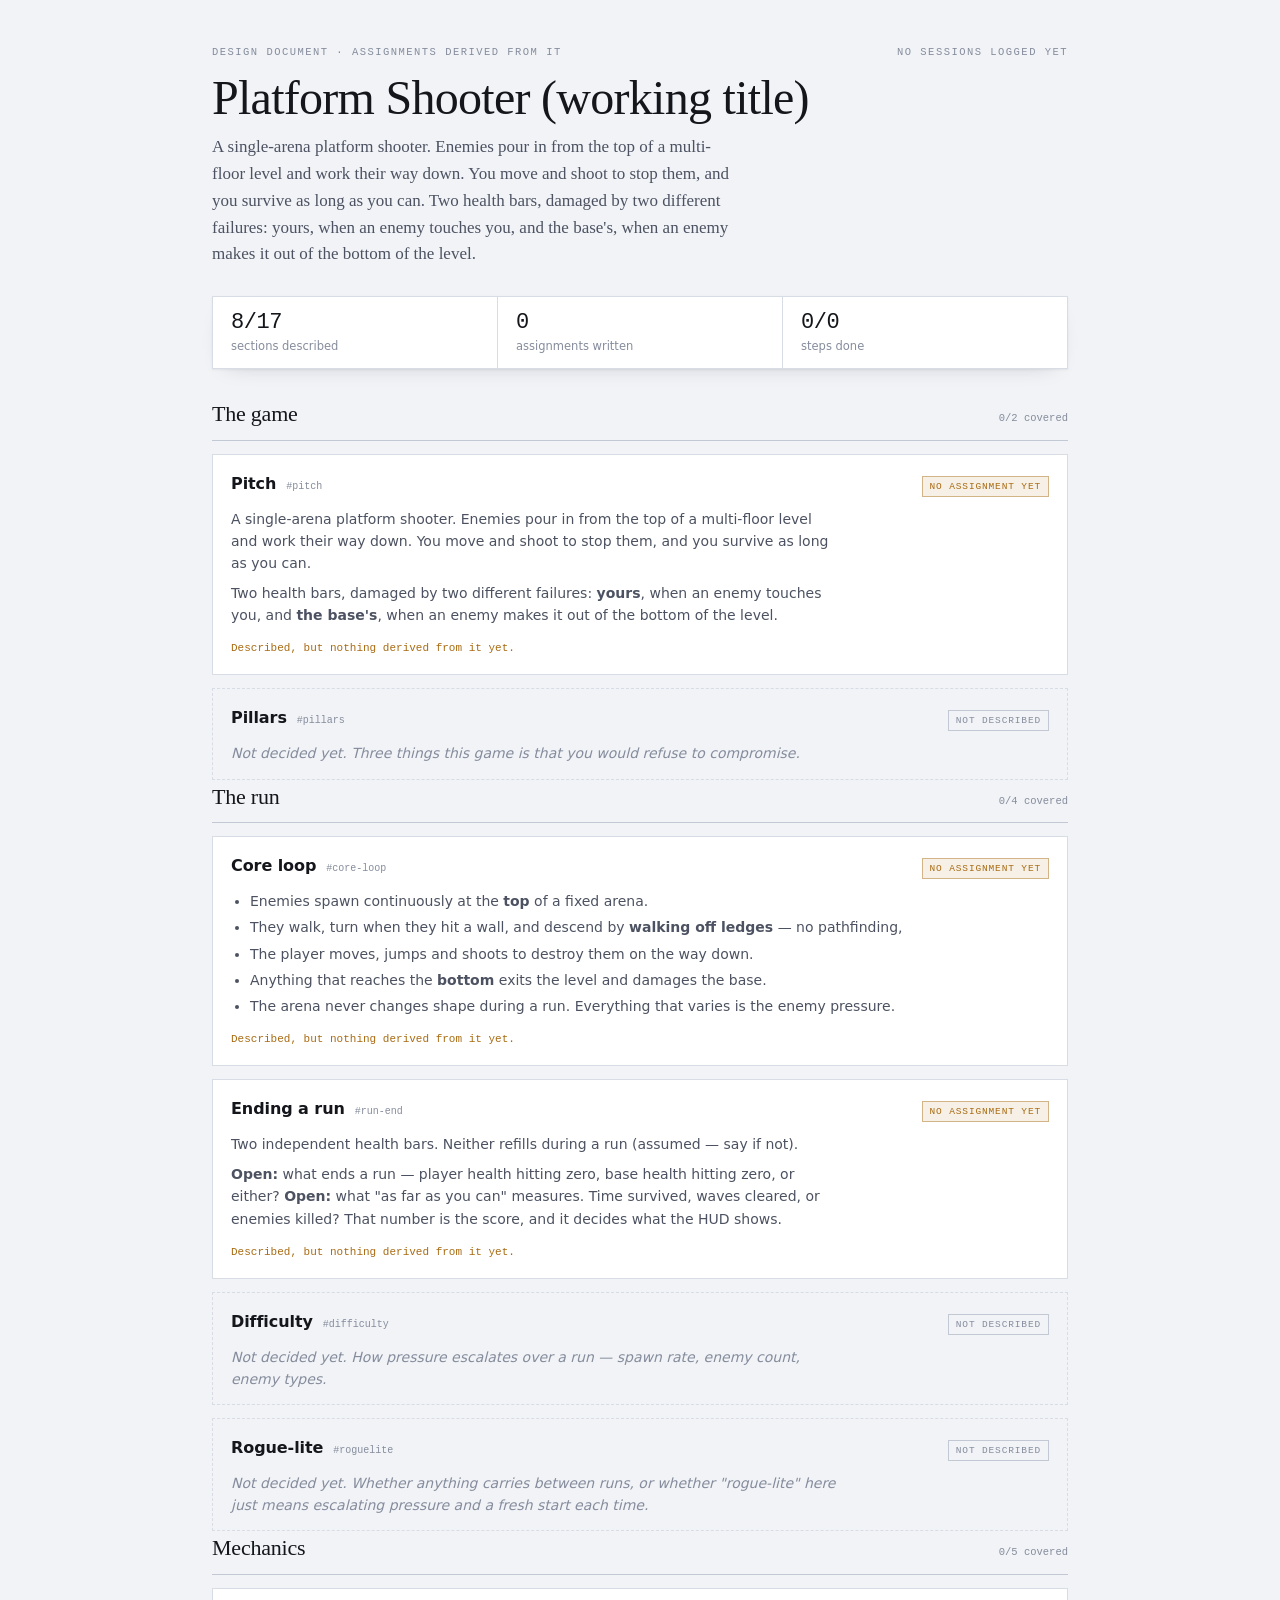
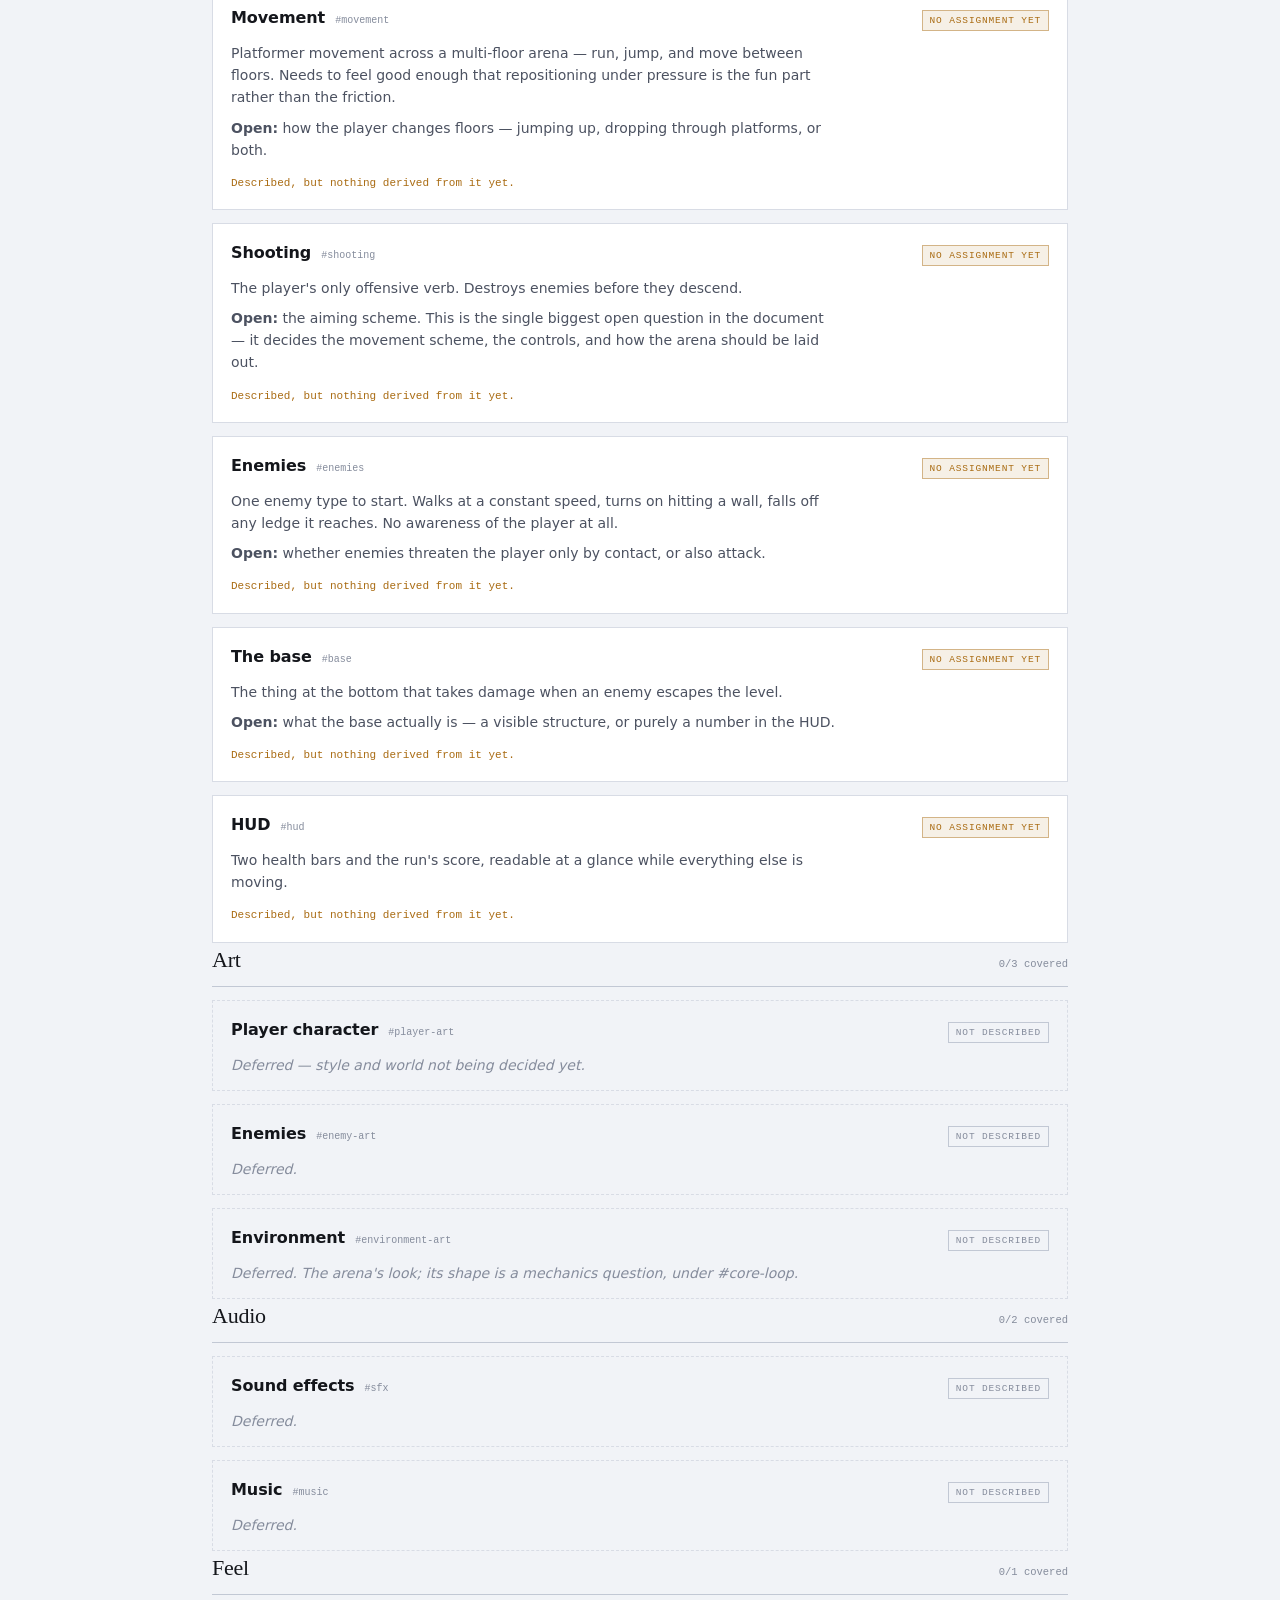
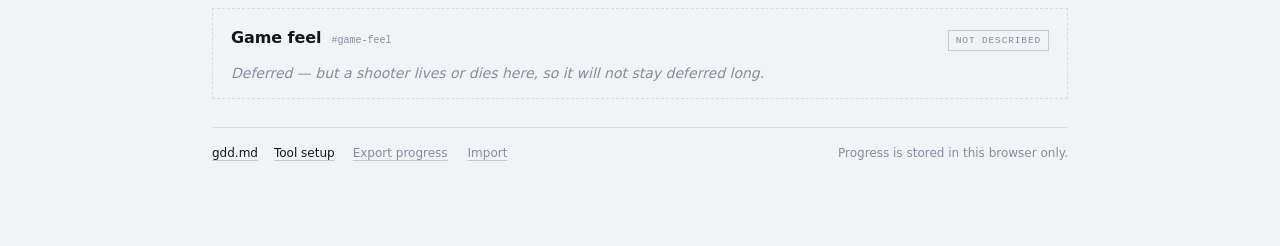
==== commit 79cd4257: "The game: a single-arena platform shooter Replaces the scaffold with the actual design — enemies pou" ====
--- a/index.html
+++ b/index.html
@@ -189,26 +189,11 @@
   // Assignments. `gdd` lists the design-document section ids each one serves —
   // that is what places it on this page, and what makes a gap visible when a
   // section has none.
+  // Cleared on 21 Aug 2026 when the project pivoted to a specific game.
+  // The five earlier guides still exist under guides/ and in git history —
+  // A1 (platformer movement) and G1 (level from a tileset) are the two that
+  // map cleanly onto this game, and are one entry each away from returning.
   const ASSIGNMENTS = [
-    { id: "A1", t: "The good-movement character", time: "45–90 min", tools: ["godot"],
-      gdd: ["movement"], guide: "guides/a1-good-movement.html", steps: 8,
-      blurb: "Acceleration, friction, a jump derived from height and time, coyote time and input buffering — then a tuning session." },
-
-    { id: "B7", t: "The character that reads", time: "75–100 min", tools: ["aseprite"],
-      gdd: ["player-art"], guide: "guides/b7-character-that-reads.html", steps: 8,
-      blurb: "One 32×32 character in five passes — silhouette, palette, flats, light, outline — then broken three ways to see what each rule was doing." },
-
-    { id: "B6", t: "The three-state character", time: "90–120 min", tools: ["aseprite", "godot"],
-      gdd: ["player-art"], guide: "guides/b6-three-state-character.html", steps: 9,
-      blurb: "Idle, walk and jump animations, tagged in Aseprite, imported with Aseprite Wizard, and switched from movement state in code." },
-
-    { id: "B8", t: "A seamless tileset", time: "90–120 min", tools: ["aseprite"],
-      gdd: ["environment-art"], guide: "guides/b8-seamless-tileset.html", steps: 8,
-      blurb: "A texture that tiles without a seam plus the 13 edge pieces that let it end, drawn in Aseprite's tilemap mode." },
-
-    { id: "G1", t: "A level from a tileset", time: "75–100 min", tools: ["godot"],
-      gdd: ["levels"], guide: "guides/g1-level-from-a-tileset.html", steps: 8,
-      blurb: "TileMapLayer, collision that lives on the tile, terrain autotiling, layered depth and camera limits." }
   ];
 
   /* ── Progress state ──────────────────────────────────────── */
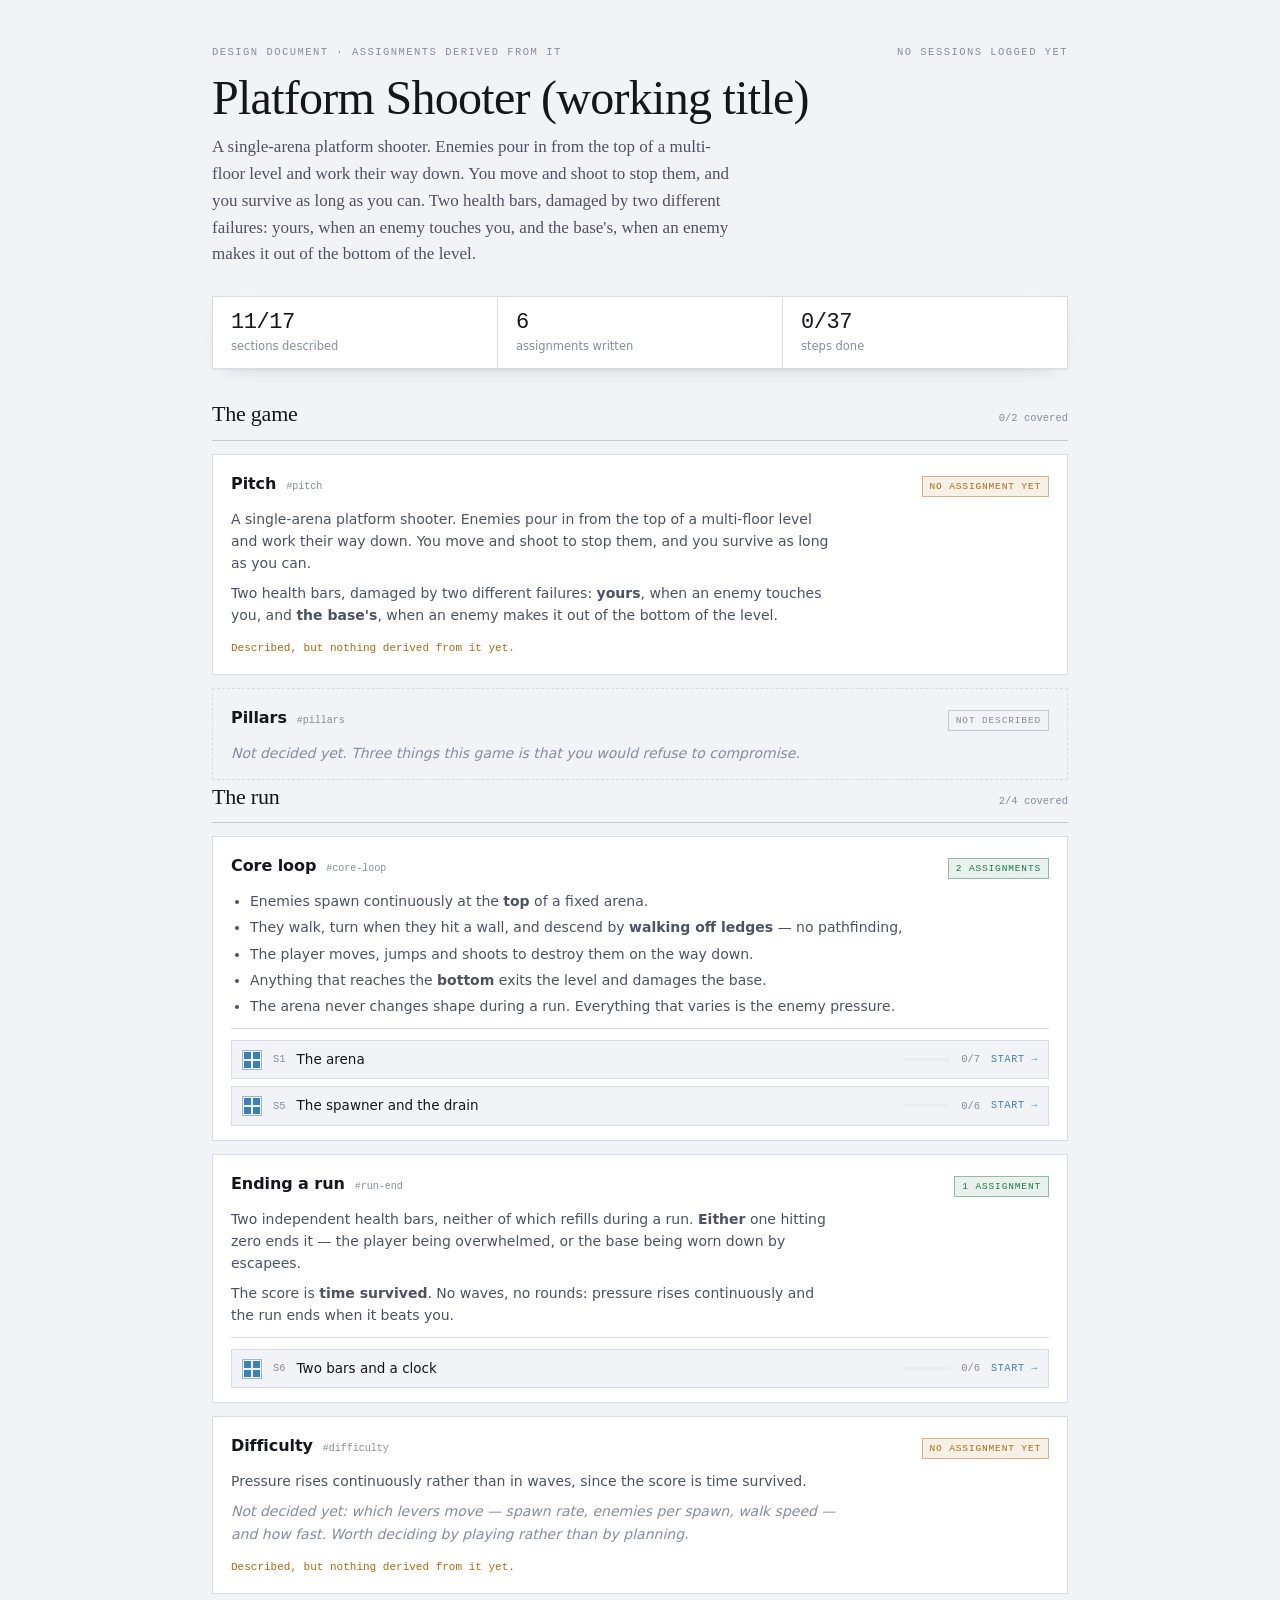
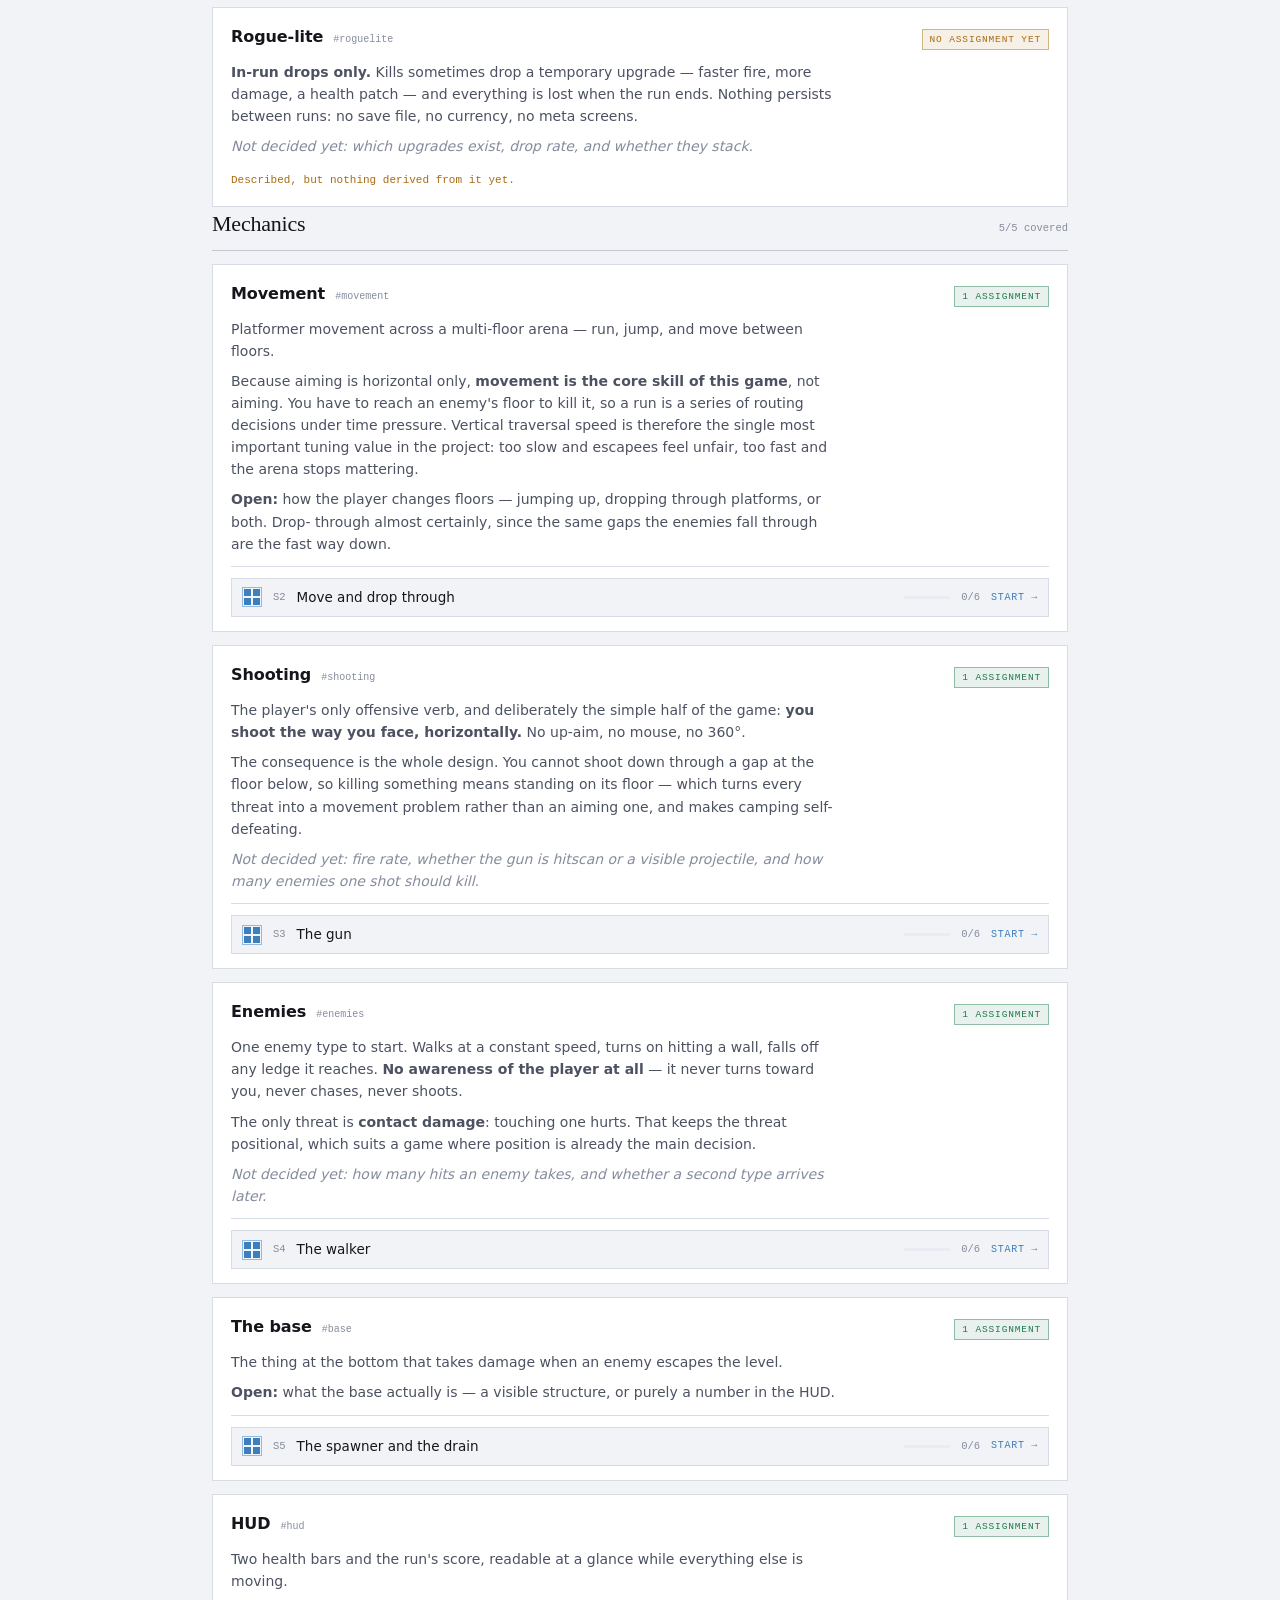
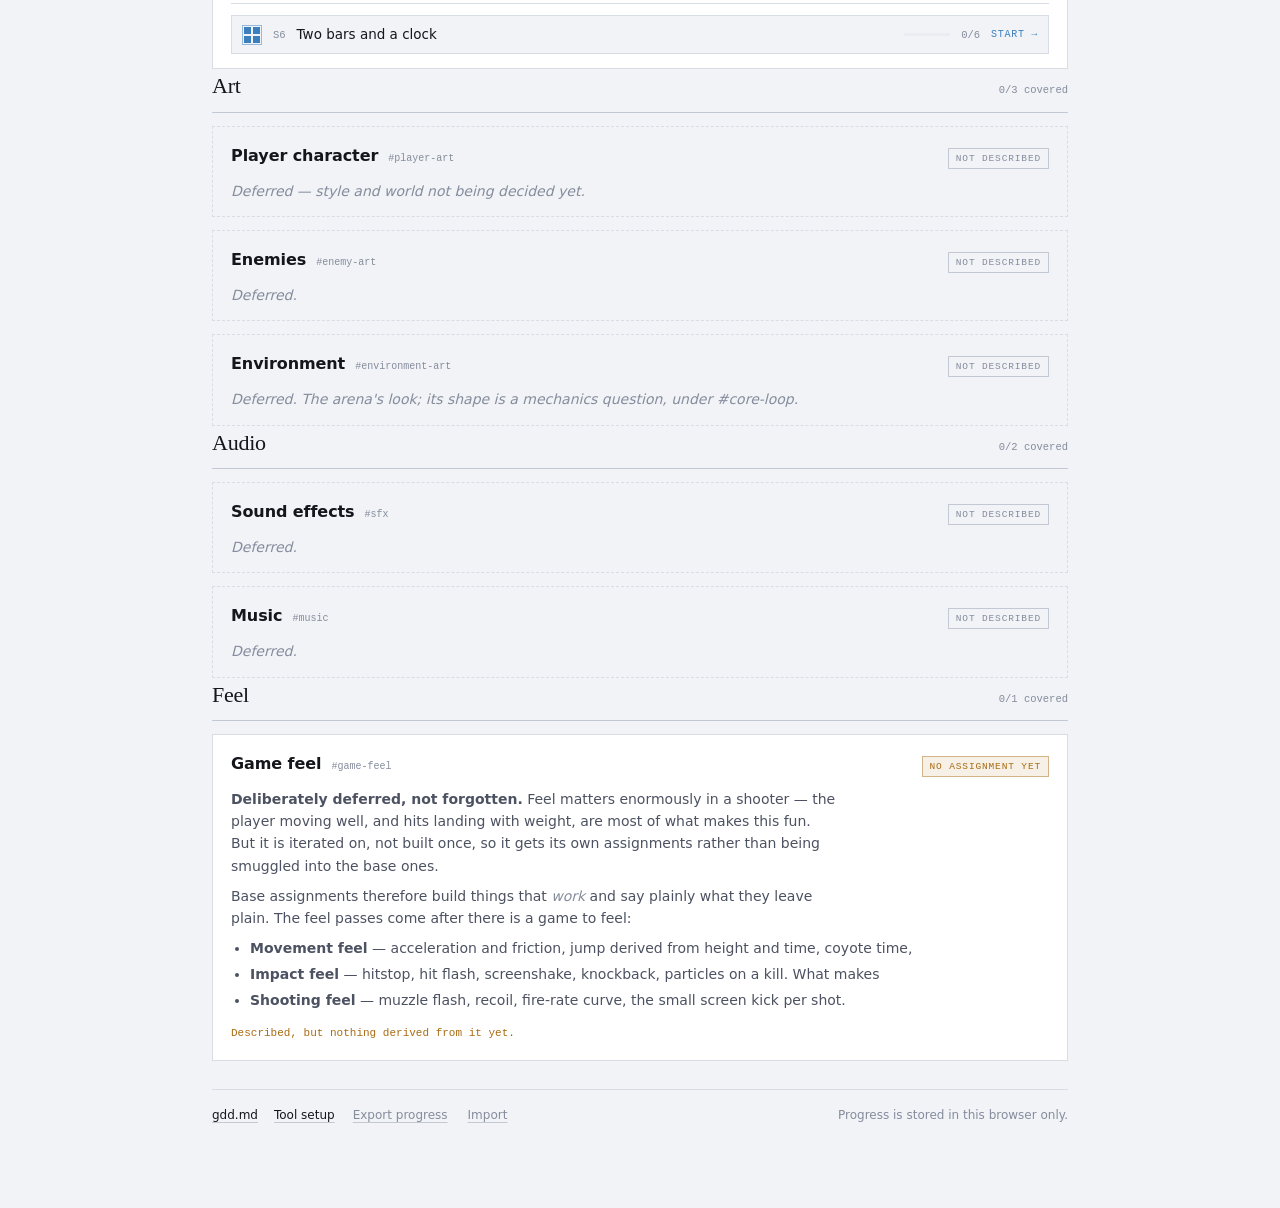
==== commit 1c45678b: "Six assignments: the base game A playable loop, built deliberately plain. Each assignment states wha" ====
--- a/index.html
+++ b/index.html
@@ -189,11 +189,33 @@
   // Assignments. `gdd` lists the design-document section ids each one serves —
   // that is what places it on this page, and what makes a gap visible when a
   // section has none.
-  // Cleared on 21 Aug 2026 when the project pivoted to a specific game.
-  // The five earlier guides still exist under guides/ and in git history —
-  // A1 (platformer movement) and G1 (level from a tileset) are the two that
-  // map cleanly onto this game, and are one entry each away from returning.
+  // Assignments. `gdd` lists the design-document section ids each one serves —
+  // that is what places it on this page, and what makes a gap visible when a
+  // section has none.
   const ASSIGNMENTS = [
+    { id: "S1", t: "The arena", time: "60–90 min", tools: ["godot"],
+      gdd: ["core-loop"], guide: "guides/s1-the-arena.html", steps: 7,
+      blurb: "The fixed multi-floor level: tileset, collision, one-way floors, and gaps placed as the difficulty knob." },
+
+    { id: "S2", t: "Move and drop through", time: "45–75 min", tools: ["godot"],
+      gdd: ["movement"], guide: "guides/s2-move-and-drop.html", steps: 6,
+      blurb: "Run, jump and drop through floors — plus timing the arena, since traversal speed is what the game balances against." },
+
+    { id: "S3", t: "The gun", time: "45–75 min", tools: ["godot"],
+      gdd: ["shooting"], guide: "guides/s3-the-gun.html", steps: 6,
+      blurb: "Bullets that fly the way you face, stop at walls, damage what they hit, and free themselves." },
+
+    { id: "S4", t: "The walker", time: "45–75 min", tools: ["godot"],
+      gdd: ["enemies"], guide: "guides/s4-the-walker.html", steps: 6,
+      blurb: "The only enemy: walks, turns at walls, falls off every ledge — and deliberately has no ledge check at all." },
+
+    { id: "S5", t: "The spawner and the drain", time: "60–90 min", tools: ["godot"],
+      gdd: ["core-loop", "base"], guide: "guides/s5-spawner-and-drain.html", steps: 6,
+      blurb: "Enemies in at the top on a shrinking interval, out at the bottom taking a bite from the base. The run starts running itself." },
+
+    { id: "S6", t: "Two bars and a clock", time: "60–90 min", tools: ["godot"],
+      gdd: ["hud", "run-end"], guide: "guides/s6-two-bars-and-a-clock.html", steps: 6,
+      blurb: "Both health bars, contact damage with invulnerability frames, the survival clock, and a run that ends and restarts." }
   ];
 
   /* ── Progress state ──────────────────────────────────────── */
